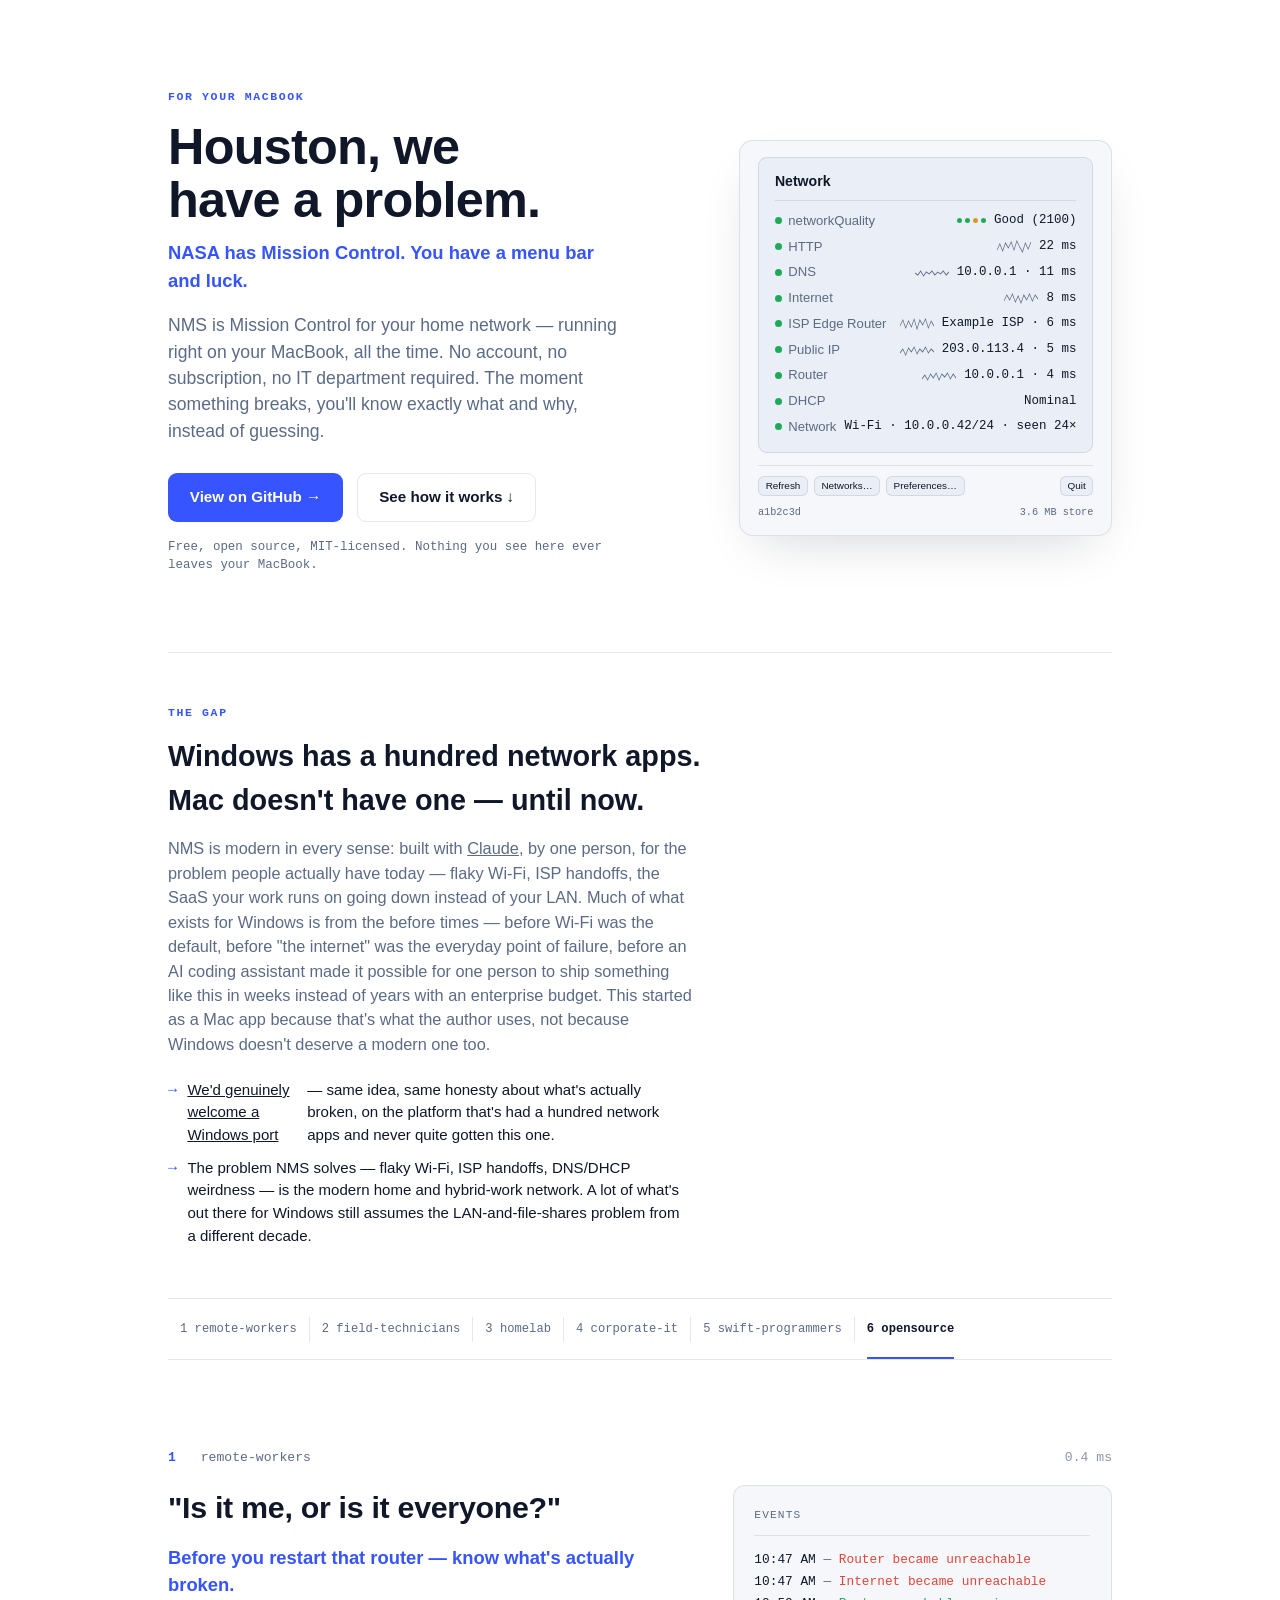
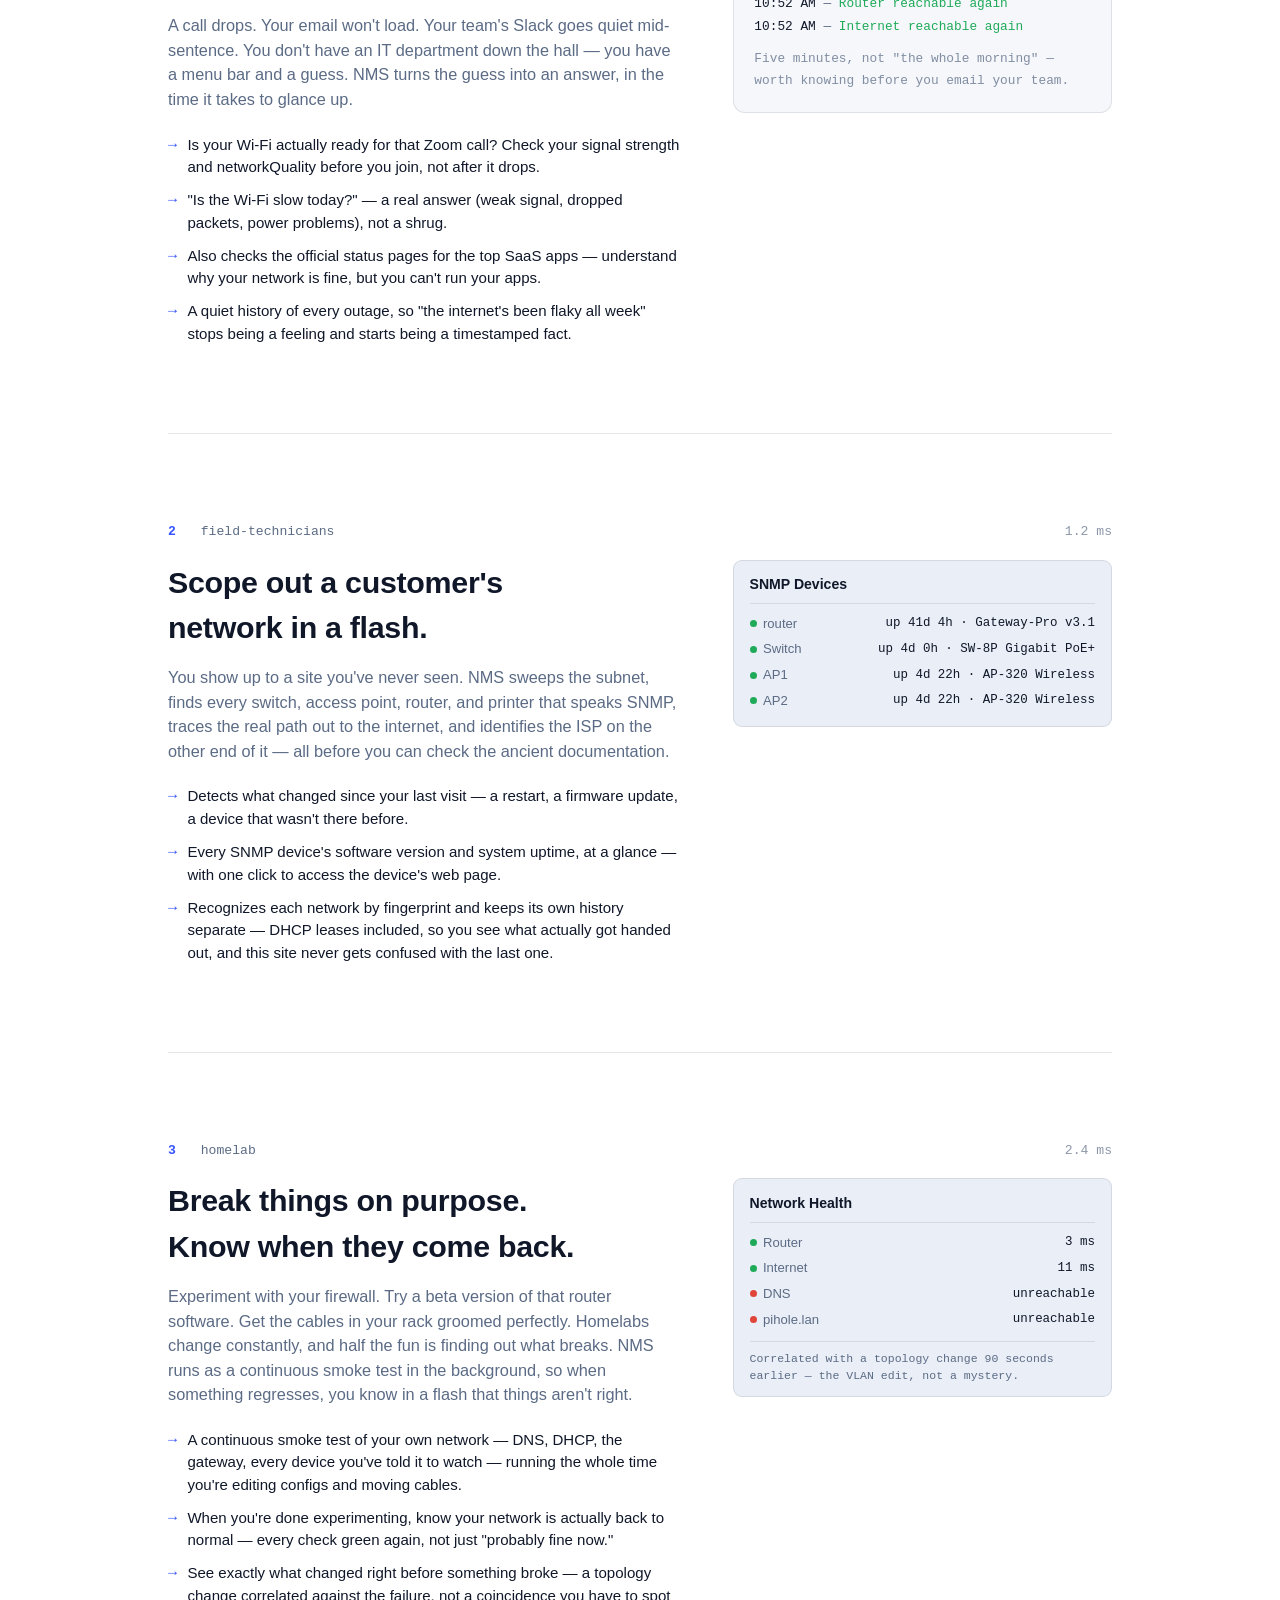
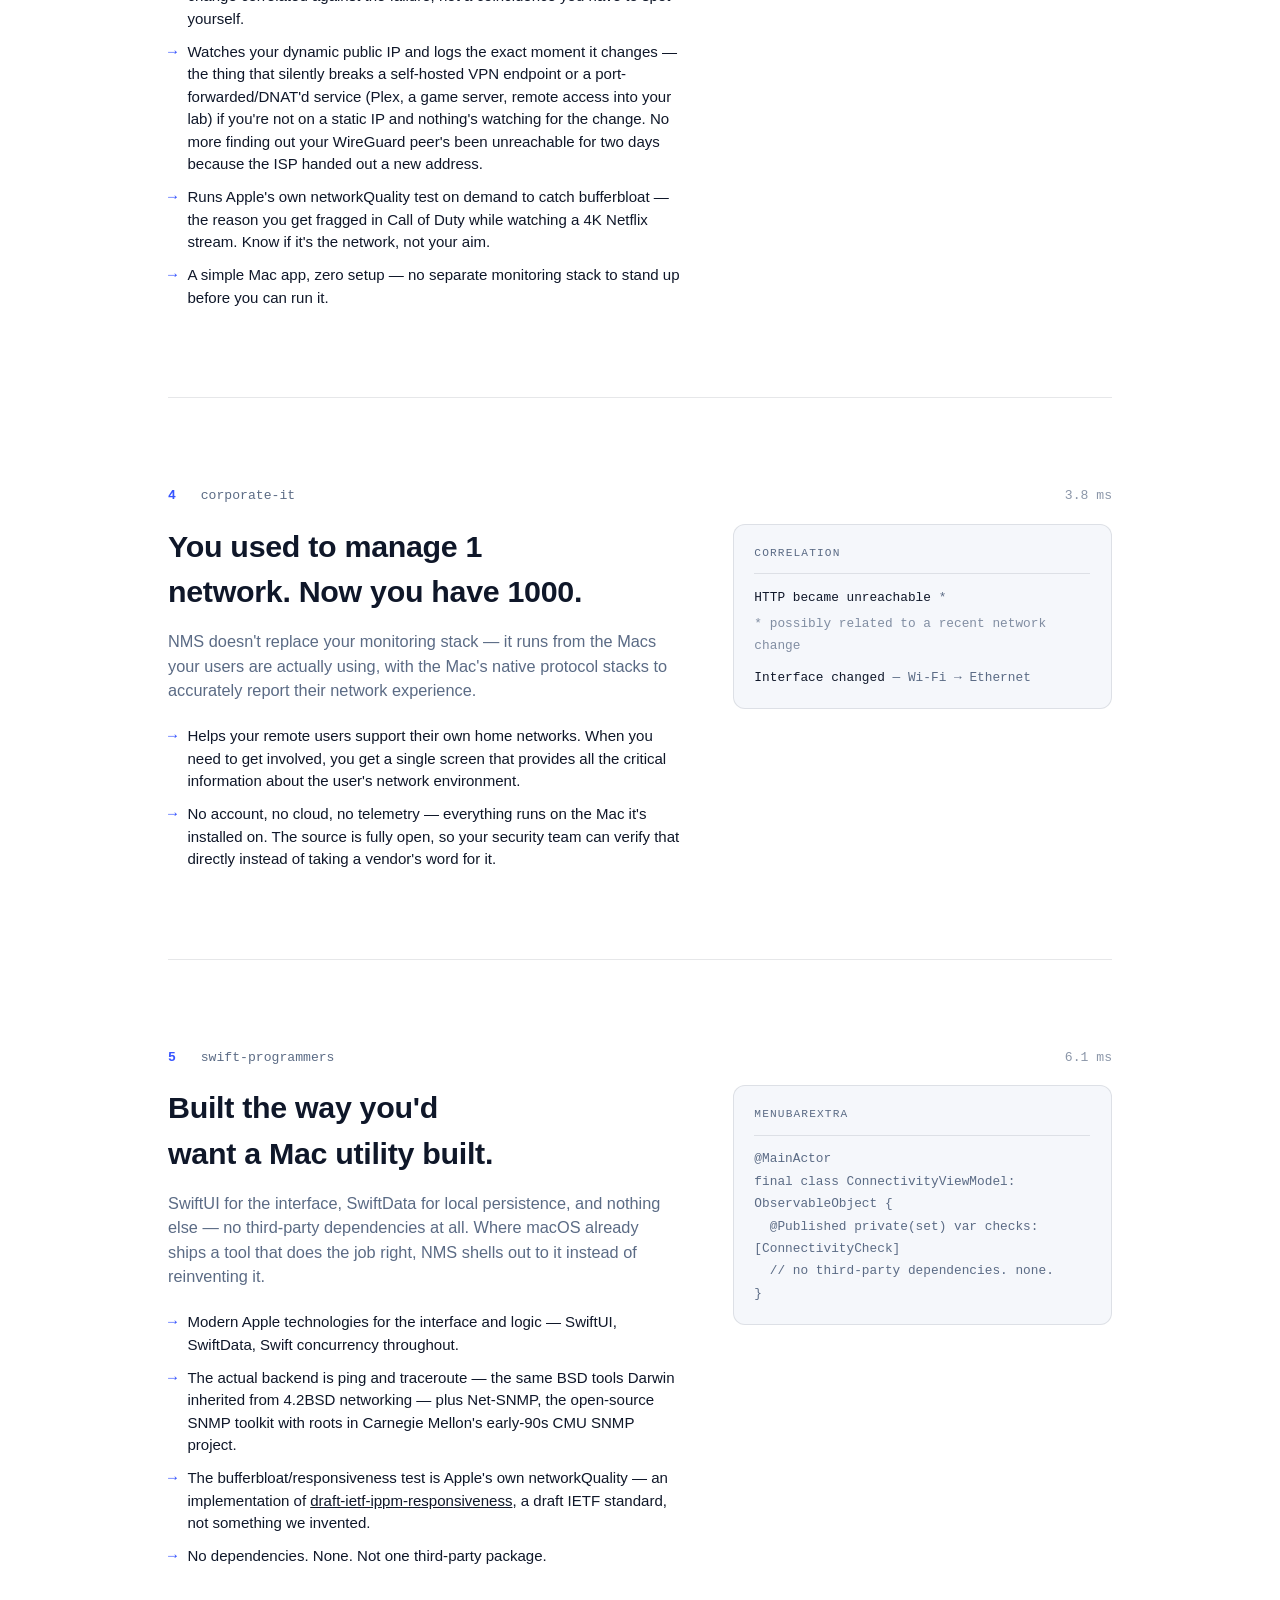
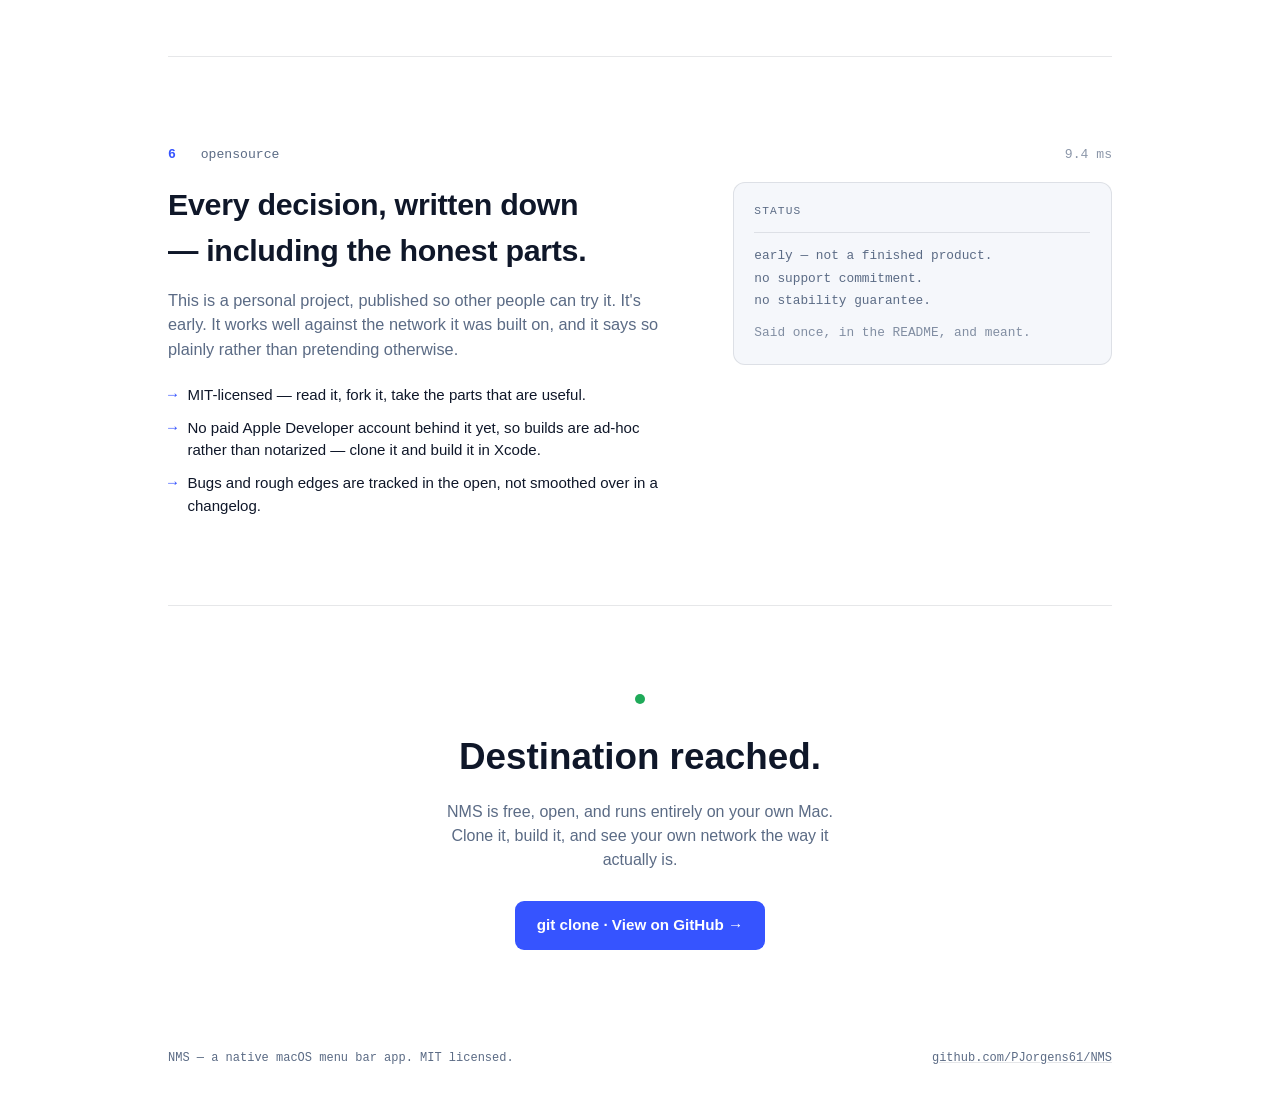
==== index.html @ cb956749 "Gap section: name Claude directly, drop "before times" ambiguity Sharpens the copy from the earlier " ====
<!doctype html>
<html lang="en">
<head>
<meta charset="utf-8">
<meta name="viewport" content="width=device-width, initial-scale=1">
<title>NMS — Mission Control for your home network</title>
<meta name="description" content="NMS watches every layer between your MacBook and the internet, continuously, so you know exactly what's broken instead of guessing. No account, no subscription, no IT department. Free and open source.">
<style>
  :root {
    /* Bright modern-SaaS palette, replacing the old warm cream/amber
       one -- a deliberate redesign, not a tweak (see PUNCHLIST.md-style
       reasoning in the website-v2 branch history). Accent is a
       confident blue, chosen specifically to stay distinct from the
       app's own functional status colors (--ok/--warn/--bad below) --
       a mission-control brand color shouldn't compete with the actual
       green/yellow/red the product uses to mean something. */
    --bg: #FFFFFF;
    --surface: #F5F7FB;
    --surface-2: #EAEEF6;
    --ink: #0F1729;
    --muted: #5B6B85;
    --accent: #3654FF;
    --accent-ink: #FFFFFF;
    --line: rgba(15, 23, 41, 0.10);
    --ok: #1FAA59;
    --warn: #D69A1B;
    --bad: #E0453A;
    --font-display: -apple-system, BlinkMacSystemFont, "SF Pro Display", "Helvetica Neue", Arial, sans-serif;
    --font-mono: ui-monospace, "SF Mono", Menlo, "Courier New", monospace;
    --shadow: 0 20px 50px -20px rgba(15, 23, 41, 0.20);
    color-scheme: light;
  }
  @media (prefers-color-scheme: dark) {
    :root {
      --bg: #0B1220;
      --surface: #121B2E;
      --surface-2: #1A2740;
      --ink: #EAF0F7;
      --muted: #93A3BE;
      --accent: #6E85FF;
      --accent-ink: #0B1220;
      --line: rgba(234, 240, 247, 0.12);
      --ok: #3FCB7C;
      --warn: #F0C24B;
      --bad: #FF6B5E;
      --shadow: 0 24px 60px -18px rgba(0, 0, 0, 0.55);
      color-scheme: dark;
    }
  }
  * { box-sizing: border-box; }
  html, body { margin: 0; padding: 0; }
  body {
    background: var(--bg);
    color: var(--ink);
    font-family: var(--font-display);
    line-height: 1.5;
    -webkit-font-smoothing: antialiased;
    overflow-x: hidden;
  }
  a { color: inherit; }
  ::selection { background: var(--accent); color: var(--accent-ink); }

  .eyebrow {
    font-family: var(--font-mono);
    font-size: 0.72rem;
    letter-spacing: 0.14em;
    text-transform: uppercase;
    color: var(--accent);
    font-weight: 600;
    margin: 0 0 0.9rem;
  }
  h1, h2, h3 { text-wrap: balance; margin: 0; }
  .lede { text-wrap: pretty; }

  .wrap {
    max-width: 1040px;
    margin: 0 auto;
    padding: 0 clamp(1.25rem, 4vw, 3rem);
  }

  /* ---------- Hero ---------- */
  .hero {
    padding: clamp(3rem, 7vw, 5.5rem) 0 clamp(2.5rem, 6vw, 4rem);
    display: grid;
    grid-template-columns: 1.05fr 0.95fr;
    gap: clamp(2rem, 5vw, 4rem);
    align-items: center;
  }
  @media (max-width: 860px) { .hero { grid-template-columns: 1fr; } }
  .hero h1 {
    font-size: clamp(2.1rem, 4.4vw, 3.15rem);
    font-weight: 750;
    letter-spacing: -0.015em;
    line-height: 1.06;
  }
  .sub-hook {
    margin: 0.8rem 0 0;
    font-size: 1.15rem;
    font-weight: 600;
    color: var(--accent);
  }
  .hero .lede {
    margin-top: 1.1rem;
    font-size: 1.1rem;
    color: var(--muted);
  }
  .cta-row { display: flex; gap: 0.9rem; margin-top: 1.8rem; flex-wrap: wrap; }
  .btn {
    font-family: var(--font-display);
    font-weight: 600;
    font-size: 0.95rem;
    padding: 0.75rem 1.3rem;
    border-radius: 9px;
    text-decoration: none;
    display: inline-flex;
    align-items: center;
    gap: 0.5rem;
    border: 1px solid transparent;
    transition: transform 0.15s ease, box-shadow 0.15s ease;
  }
  .btn:focus-visible { outline: 2px solid var(--accent); outline-offset: 2px; }
  .btn-primary { background: var(--accent); color: var(--accent-ink); }
  .btn-primary:hover { transform: translateY(-1px); box-shadow: 0 10px 24px -10px var(--accent); }
  .btn-ghost { border-color: var(--line); color: var(--ink); }
  .btn-ghost:hover { border-color: var(--accent); color: var(--accent); }
  .fine-print {
    margin-top: 1rem;
    font-family: var(--font-mono);
    font-size: 0.78rem;
    color: var(--muted);
  }

  /* ---------- Popover mockup ---------- */
  /* Modeled directly on a real capture of the app's own popover
     (two tiles + footer), not a loose impression — same grid,
     row shape, and button set the real window uses, generic
     placeholder values throughout. */
  .mock-window {
    background: var(--surface);
    border: 1px solid var(--line);
    border-radius: 14px;
    box-shadow: var(--shadow);
    padding: 1rem 1.1rem 0.9rem;
    font-family: var(--font-display);
    max-width: 480px;
    margin-left: auto;
  }
  .mock-grid {
    display: grid;
    grid-template-columns: 1fr 1fr;
    gap: 0.7rem;
  }
  .mock-card {
    background: var(--surface-2);
    border: 1px solid var(--line);
    border-radius: 9px;
    padding: 0.7rem 0.75rem 0.6rem;
  }
  /* Standalone panels in the hop sections aren't squeezed into the
     hero's two-up grid, so they can afford slightly larger type. */
  .mock-card-wide { padding: 0.85rem 1rem 0.75rem; }
  .mock-card-wide .mock-head { font-size: 0.88rem; }
  .mock-card-wide .mock-row { font-size: 0.82rem; }
  .mock-card-wide .mock-row .value { font-size: 0.78rem; }
  .mock-head {
    font-weight: 700; font-size: 0.82rem;
    padding-bottom: 0.5rem; margin-bottom: 0.4rem;
    border-bottom: 1px solid var(--line);
  }
  .dot { width: 7px; height: 7px; border-radius: 50%; flex: none; }
  .dot-ok { background: var(--ok); }
  .dot-warn { background: var(--warn); }
  .dot-bad { background: var(--bad); }
  .mock-row {
    display: flex; align-items: center; justify-content: space-between;
    font-size: 0.72rem; padding: 0.19rem 0;
    gap: 0.5rem;
  }
  .mock-row .label { display: flex; align-items: center; gap: 0.4rem; color: var(--muted); white-space: nowrap; }
  .mock-row .value {
    font-family: var(--font-mono); font-size: 0.7rem; color: var(--ink);
    white-space: nowrap; overflow: hidden; text-overflow: ellipsis;
  }
  .mock-spark { flex: 0 0 auto; width: 34px; height: 14px; color: var(--muted); margin-left: auto; }
  .mock-spark polyline { fill: none; stroke: currentColor; stroke-width: 1.1; }
  .mock-spark .spark-dot { fill: var(--bad); }
  /* A verdict trail (the app's own quickCheckHistoryDots), not a line
     chart -- matches why the real app uses discrete dots instead of a
     Sparkline for this one row: each check is a good/fair/poor
     judgment, not a continuous value. */
  .mock-dots { flex: 0 0 auto; display: flex; gap: 3px; margin-left: auto; }
  .mdot { width: 5px; height: 5px; border-radius: 50%; }
  .mdot.ok { background: var(--ok); }
  .mdot.warn { background: var(--warn); }
  .mdot.bad { background: var(--bad); }
  .mock-sep { height: 1px; background: var(--line); margin: 0.6rem 0; }
  .mock-footer {
    display: flex; align-items: center; flex-wrap: wrap;
    gap: 0.35rem;
    margin-top: 0.75rem; padding-top: 0.65rem;
    border-top: 1px solid var(--line);
  }
  .mock-btn {
    font-family: var(--font-display);
    font-size: 0.62rem;
    font-weight: 500;
    color: var(--ink);
    background: var(--surface-2);
    border: 1px solid var(--line);
    border-radius: 6px;
    padding: 0.26rem 0.42rem;
    line-height: 1;
    white-space: nowrap;
  }
  .mock-btn-icon { padding: 0.3rem; display: inline-flex; }
  .mock-btn-icon svg { width: 11px; height: 11px; display: block; stroke: var(--muted); fill: none; stroke-width: 1.4; }
  .mock-quit { margin-left: auto; }
  .mock-buildline {
    margin-top: 0.55rem;
    font-family: var(--font-mono); font-size: 0.64rem; color: var(--muted);
    display: flex; justify-content: space-between;
  }

  /* ---------- The gap (Windows vs. Mac) ---------- */
  .gap {
    padding: clamp(2.2rem, 5vw, 3.2rem) 0;
    border-top: 1px solid var(--line);
  }
  .gap h2 {
    font-size: clamp(1.4rem, 2.6vw, 1.8rem);
    font-weight: 750;
    max-width: 34ch;
  }
  .gap .lede { margin-top: 0.9rem; max-width: 58ch; color: var(--muted); font-size: 1.02rem; }
  .gap .feat-list { max-width: 58ch; }

  /* ---------- Hops ---------- */
  .hop-nav {
    font-family: var(--font-mono);
    font-size: 0.76rem;
    color: var(--muted);
    display: flex;
    flex-wrap: wrap;
    gap: 0.4rem 0;
    padding: 1.1rem 0;
    border-top: 1px solid var(--line);
    border-bottom: 1px solid var(--line);
    position: sticky;
    top: 0;
    z-index: 10;
    background: var(--bg);
  }
  .hop-nav a {
    text-decoration: none;
    color: var(--muted);
    padding: 0.2rem 0.75rem;
    border-right: 1px solid var(--line);
    position: relative;
  }
  .hop-nav a:last-child { border-right: none; }
  .hop-nav a:hover { color: var(--accent); }
  .hop-nav a.active {
    color: var(--ink);
    font-weight: 600;
  }
  .hop-nav a.active::after {
    content: "";
    position: absolute;
    left: 0.75rem;
    right: 0.75rem;
    bottom: -1.1rem;
    height: 2px;
    background: var(--accent);
  }

  .hop {
    padding: clamp(3.4rem, 7vw, 5.5rem) 0;
    border-bottom: 1px solid var(--line);
    opacity: 0;
    transform: translateY(14px);
    transition: opacity 0.6s ease, transform 0.6s ease;
    scroll-margin-top: 4.2rem;
  }
  .hop.in { opacity: 1; transform: none; }
  .hop-trace {
    font-family: var(--font-mono);
    font-size: 0.82rem;
    color: var(--muted);
    display: flex;
    align-items: baseline;
    gap: 0.9rem;
    margin-bottom: 1.1rem;
  }
  .hop-trace .n {
    color: var(--accent);
    font-weight: 700;
    min-width: 1.4em;
  }
  .hop-trace .rtt { margin-left: auto; opacity: 0.7; }
  .hop-grid {
    display: grid;
    grid-template-columns: 1.15fr 0.85fr;
    gap: clamp(1.75rem, 4vw, 3.5rem);
    align-items: start;
  }
  @media (max-width: 780px) { .hop-grid { grid-template-columns: 1fr; } }
  .hop h2 {
    font-size: clamp(1.5rem, 2.8vw, 1.9rem);
    font-weight: 700;
    letter-spacing: -0.01em;
  }
  .hop .lede { margin-top: 0.9rem; color: var(--muted); font-size: 1.02rem; }
  .feat-list { list-style: none; margin: 1.4rem 0 0; padding: 0; display: grid; gap: 0.65rem; }
  .feat-list li {
    display: flex; gap: 0.65rem; align-items: flex-start;
    font-size: 0.94rem;
  }
  .feat-list .mark { font-family: var(--font-mono); color: var(--accent); font-weight: 700; }

  .panel {
    background: var(--surface);
    border: 1px solid var(--line);
    border-radius: 12px;
    padding: 1.2rem 1.3rem;
    font-family: var(--font-mono);
    font-size: 0.8rem;
    color: var(--muted);
    line-height: 1.75;
  }
  .panel .k { color: var(--ink); }
  .ev-ok { color: var(--ok); }
  .ev-bad { color: var(--bad); }
  .panel-title {
    font-family: var(--font-mono);
    font-size: 0.7rem;
    letter-spacing: 0.1em;
    text-transform: uppercase;
    color: var(--muted);
    margin-bottom: 0.8rem;
    padding-bottom: 0.6rem;
    border-bottom: 1px solid var(--line);
  }
  code.inline {
    font-family: var(--font-mono);
    background: var(--surface-2);
    padding: 0.1em 0.4em;
    border-radius: 4px;
    font-size: 0.88em;
  }

  /* ---------- Destination / footer ---------- */
  .destination {
    padding: clamp(3.5rem, 7vw, 5.5rem) 0 clamp(2.5rem, 6vw, 4rem);
    text-align: center;
  }
  .destination .dot-ok { display: inline-block; margin-bottom: 1.1rem; width: 10px; height: 10px; }
  .destination h2 {
    font-size: clamp(1.7rem, 3.4vw, 2.3rem);
    font-weight: 750;
    max-width: 30ch;
    margin: 0 auto;
  }
  .destination .lede {
    max-width: 46ch;
    margin: 1rem auto 0;
    color: var(--muted);
  }
  .destination .cta-row { justify-content: center; }
  footer {
    padding: 2.2rem 0 3rem;
    font-family: var(--font-mono);
    font-size: 0.75rem;
    color: var(--muted);
    display: flex;
    justify-content: space-between;
    flex-wrap: wrap;
    gap: 0.75rem;
  }
  footer a { color: var(--muted); text-decoration: underline; text-decoration-color: var(--line); }
  footer a:hover { color: var(--accent); }

  @media (prefers-reduced-motion: reduce) {
    .hop { transition: none; opacity: 1; transform: none; }
  }
</style>
</head>
<body>

<div class="wrap">
  <section class="hero">
    <div>
      <p class="eyebrow">For your MacBook</p>
      <h1>Houston, we have a problem.</h1>
      <p class="sub-hook">NASA has Mission Control. You have a menu bar and luck.</p>
      <p class="lede">NMS is Mission Control for your home network — running right on your MacBook, all the time. No account, no subscription, no IT department required. The moment something breaks, you'll know exactly what and why, instead of guessing.</p>
      <div class="cta-row">
        <a class="btn btn-primary" href="https://github.com/PJorgens61/NMS" target="_blank" rel="noopener">View on GitHub →</a>
        <a class="btn btn-ghost" href="#trace">See how it works ↓</a>
      </div>
      <p class="fine-print">Free, open source, MIT-licensed. Nothing you see here ever leaves your MacBook.</p>
    </div>
    <!-- Modeled on a real capture of the app's own window (single
         merged "Network" tile + footer) -- not the old two-tile
         Network Health/Info split, which the app itself moved away
         from. Generic placeholder values throughout (RFC 5737 for the
         public IP, RFC 1918 for the LAN side, "Example ISP") -- see the
         website-ideas issue for why: real screenshots are coming from
         field testing on other networks, never this one. -->
    <div class="mock-window" aria-hidden="true">
      <div class="mock-card mock-card-wide">
        <div class="mock-head">Network</div>
        <div class="mock-row"><span class="label"><span class="dot dot-ok"></span>networkQuality</span><span class="mock-dots"><span class="mdot ok"></span><span class="mdot ok"></span><span class="mdot warn"></span><span class="mdot ok"></span></span><span class="value">Good (2100)</span></div>
        <div class="mock-row"><span class="label"><span class="dot dot-ok"></span>HTTP</span><svg class="mock-spark" viewBox="0 0 60 14" preserveAspectRatio="none"><polyline points="0,10 5,4 10,11 15,3 20,8 25,2 30,10 35,1 40,7 45,12 50,3 55,9 60,2"/></svg><span class="value">22 ms</span></div>
        <div class="mock-row"><span class="label"><span class="dot dot-ok"></span>DNS</span><svg class="mock-spark" viewBox="0 0 60 14" preserveAspectRatio="none"><polyline points="0,8 5,10 10,6 15,11 20,7 25,9 30,6 35,10 40,7 45,9 50,6 55,10 60,7"/></svg><span class="value">10.0.0.1 · 11 ms</span></div>
        <div class="mock-row"><span class="label"><span class="dot dot-ok"></span>Internet</span><svg class="mock-spark" viewBox="0 0 60 14" preserveAspectRatio="none"><polyline points="0,10 5,4 10,9 15,3 20,11 25,5 30,12 35,4 40,9 45,3 50,10 55,4 60,8"/></svg><span class="value">8 ms</span></div>
        <div class="mock-row"><span class="label"><span class="dot dot-ok"></span>ISP Edge Router</span><svg class="mock-spark" viewBox="0 0 60 14" preserveAspectRatio="none"><polyline points="0,9 5,3 10,11 15,4 20,10 25,2 30,12 35,3 40,8 45,2 50,11 55,4 60,9"/></svg><span class="value">Example ISP · 6 ms</span></div>
        <div class="mock-row"><span class="label"><span class="dot dot-ok"></span>Public IP</span><svg class="mock-spark" viewBox="0 0 60 14" preserveAspectRatio="none"><polyline points="0,10 5,6 10,12 15,5 20,9 25,4 30,11 35,6 40,9 45,4 50,10 55,6 60,9"/></svg><span class="value">203.0.113.4 · 5 ms</span></div>
        <div class="mock-row"><span class="label"><span class="dot dot-ok"></span>Router</span><svg class="mock-spark" viewBox="0 0 60 14" preserveAspectRatio="none"><polyline points="0,11 5,7 10,12 15,6 20,10 25,5 30,12 35,6 40,9 45,5 50,11 55,6 60,10"/></svg><span class="value">10.0.0.1 · 4 ms</span></div>
        <div class="mock-row"><span class="label"><span class="dot dot-ok"></span>DHCP</span><span class="value">Nominal</span></div>
        <div class="mock-row"><span class="label"><span class="dot dot-ok"></span>Network</span><span class="value">Wi-Fi · 10.0.0.42/24 · seen 24×</span></div>
      </div>
      <div class="mock-footer">
        <span class="mock-btn">Refresh</span>
        <span class="mock-btn">Networks…</span>
        <span class="mock-btn">Preferences…</span>
        <span class="mock-btn mock-quit">Quit</span>
      </div>
      <div class="mock-buildline"><span>a1b2c3d</span><span>3.6 MB store</span></div>
    </div>
  </section>

  <section class="gap">
    <p class="eyebrow">The gap</p>
    <h2>Windows has a hundred network apps. Mac doesn't have one — until now.</h2>
    <p class="lede">NMS is modern in every sense: built with <a href="https://claude.com" target="_blank" rel="noopener">Claude</a>, by one person, for the problem people actually have today — flaky Wi-Fi, ISP handoffs, the SaaS your work runs on going down instead of your LAN. Much of what exists for Windows is from the before times — before Wi-Fi was the default, before "the internet" was the everyday point of failure, before an AI coding assistant made it possible for one person to ship something like this in weeks instead of years with an enterprise budget. This started as a Mac app because that's what the author uses, not because Windows doesn't deserve a modern one too.</p>
    <ul class="feat-list">
      <li><span class="mark">→</span> <a href="https://github.com/PJorgens61/NMS" target="_blank" rel="noopener">We'd genuinely welcome a Windows port</a> — same idea, same honesty about what's actually broken, on the platform that's had a hundred network apps and never quite gotten this one.</li>
      <li><span class="mark">→</span> The problem NMS solves — flaky Wi-Fi, ISP handoffs, DNS/DHCP weirdness — is the modern home and hybrid-work network. A lot of what's out there for Windows still assumes the LAN-and-file-shares problem from a different decade.</li>
    </ul>
  </section>

  <nav class="hop-nav" id="trace">
    <a href="#hop-1">1 remote-workers</a>
    <a href="#hop-2">2 field-technicians</a>
    <a href="#hop-3">3 homelab</a>
    <a href="#hop-4">4 corporate-it</a>
    <a href="#hop-5">5 swift-programmers</a>
    <a href="#hop-6">6 opensource</a>
  </nav>

  <section class="hop" id="hop-1">
    <div class="hop-trace"><span class="n">1</span> remote-workers <span class="rtt">0.4 ms</span></div>
    <div class="hop-grid">
      <div>
        <h2>"Is it me, or is it everyone?"</h2>
        <!-- The old site's own hero headline, moved here rather than
             dropped -- it fits this specific persona (the reflexive
             "just restart the router" fix, before you actually know
             what's wrong) better than it fit as the general hero hook,
             now that the hero leads with the Mission Control framing
             instead. -->
        <p class="sub-hook">Before you restart that router — know what's actually broken.</p>
        <p class="lede">A call drops. Your email won't load. Your team's Slack goes quiet mid-sentence. You don't have an IT department down the hall — you have a menu bar and a guess. NMS turns the guess into an answer, in the time it takes to glance up.</p>
        <ul class="feat-list">
          <li><span class="mark">→</span> Is your Wi-Fi actually ready for that Zoom call? Check your signal strength and networkQuality before you join, not after it drops.</li>
          <li><span class="mark">→</span> "Is the Wi-Fi slow today?" — a real answer (weak signal, dropped packets, power problems), not a shrug.</li>
          <li><span class="mark">→</span> Also checks the official status pages for the top SaaS apps — understand why your network is fine, but you can't run your apps.</li>
          <li><span class="mark">→</span> A quiet history of every outage, so "the internet's been flaky all week" stops being a feeling and starts being a timestamped fact.</li>
        </ul>
      </div>
      <div class="panel">
        <div class="panel-title">Events</div>
        <div><span class="k">10:47 AM</span> — <span class="ev-bad">Router became unreachable</span></div>
        <div><span class="k">10:47 AM</span> — <span class="ev-bad">Internet became unreachable</span></div>
        <div><span class="k">10:52 AM</span> — <span class="ev-ok">Router reachable again</span></div>
        <div><span class="k">10:52 AM</span> — <span class="ev-ok">Internet reachable again</span></div>
        <div style="margin-top:0.6rem; opacity:0.75;">Five minutes, not "the whole morning" — worth knowing before you email your team.</div>
      </div>
    </div>
  </section>

  <section class="hop" id="hop-2">
    <div class="hop-trace"><span class="n">2</span> field-technicians <span class="rtt">1.2 ms</span></div>
    <div class="hop-grid">
      <div>
        <h2>Scope out a customer's network in a flash.</h2>
        <p class="lede">You show up to a site you've never seen. NMS sweeps the subnet, finds every switch, access point, router, and printer that speaks SNMP, traces the real path out to the internet, and identifies the ISP on the other end of it — all before you can check the ancient documentation.</p>
        <ul class="feat-list">
          <li><span class="mark">→</span> Detects what changed since your last visit — a restart, a firmware update, a device that wasn't there before.</li>
          <li><span class="mark">→</span> Every SNMP device's software version and system uptime, at a glance — with one click to access the device's web page.</li>
          <li><span class="mark">→</span> Recognizes each network by fingerprint and keeps its own history separate — DHCP leases included, so you see what actually got handed out, and this site never gets confused with the last one.</li>
        </ul>
      </div>
      <div class="mock-card mock-card-wide">
        <div class="mock-head">SNMP Devices</div>
        <div class="mock-row"><span class="label"><span class="dot dot-ok"></span>router</span><span class="value">up 41d 4h · Gateway-Pro v3.1</span></div>
        <div class="mock-row"><span class="label"><span class="dot dot-ok"></span>Switch</span><span class="value">up 4d 0h · SW-8P Gigabit PoE+</span></div>
        <div class="mock-row"><span class="label"><span class="dot dot-ok"></span>AP1</span><span class="value">up 4d 22h · AP-320 Wireless</span></div>
        <div class="mock-row"><span class="label"><span class="dot dot-ok"></span>AP2</span><span class="value">up 4d 22h · AP-320 Wireless</span></div>
      </div>
    </div>
  </section>

  <section class="hop" id="hop-3">
    <div class="hop-trace"><span class="n">3</span> homelab <span class="rtt">2.4 ms</span></div>
    <div class="hop-grid">
      <div>
        <h2>Break things on purpose. Know when they come back.</h2>
        <p class="lede">Experiment with your firewall. Try a beta version of that router software. Get the cables in your rack groomed perfectly. Homelabs change constantly, and half the fun is finding out what breaks. NMS runs as a continuous smoke test in the background, so when something regresses, you know in a flash that things aren't right.</p>
        <ul class="feat-list">
          <li><span class="mark">→</span> A continuous smoke test of your own network — DNS, DHCP, the gateway, every device you've told it to watch — running the whole time you're editing configs and moving cables.</li>
          <li><span class="mark">→</span> When you're done experimenting, know your network is actually back to normal — every check green again, not just "probably fine now."</li>
          <li><span class="mark">→</span> See exactly what changed right before something broke — a topology change correlated against the failure, not a coincidence you have to spot yourself.</li>
          <li><span class="mark">→</span> Watches your dynamic public IP and logs the exact moment it changes — the thing that silently breaks a self-hosted VPN endpoint or a port-forwarded/DNAT'd service (Plex, a game server, remote access into your lab) if you're not on a static IP and nothing's watching for the change. No more finding out your WireGuard peer's been unreachable for two days because the ISP handed out a new address.</li>
          <li><span class="mark">→</span> Runs Apple's own networkQuality test on demand to catch bufferbloat — the reason you get fragged in Call of Duty while watching a 4K Netflix stream. Know if it's the network, not your aim.</li>
          <li><span class="mark">→</span> A simple Mac app, zero setup — no separate monitoring stack to stand up before you can run it.</li>
        </ul>
      </div>
      <div class="mock-card mock-card-wide">
        <div class="mock-head">Network Health</div>
        <div class="mock-row"><span class="label"><span class="dot dot-ok"></span>Router</span><span class="value">3 ms</span></div>
        <div class="mock-row"><span class="label"><span class="dot dot-ok"></span>Internet</span><span class="value">11 ms</span></div>
        <div class="mock-row"><span class="label"><span class="dot dot-bad"></span>DNS</span><span class="value ev-bad">unreachable</span></div>
        <div class="mock-row"><span class="label"><span class="dot dot-bad"></span>pihole.lan</span><span class="value ev-bad">unreachable</span></div>
        <div style="margin-top:0.5rem; padding-top:0.5rem; border-top:1px solid var(--line); font-family:var(--font-mono); font-size:0.72rem; color:var(--muted);">Correlated with a topology change 90 seconds earlier — the VLAN edit, not a mystery.</div>
      </div>
    </div>
  </section>

  <section class="hop" id="hop-4">
    <div class="hop-trace"><span class="n">4</span> corporate-it <span class="rtt">3.8 ms</span></div>
    <div class="hop-grid">
      <div>
        <h2>You used to manage 1 network. Now you have 1000.</h2>
        <p class="lede">NMS doesn't replace your monitoring stack — it runs from the Macs your users are actually using, with the Mac's native protocol stacks to accurately report their network experience.</p>
        <ul class="feat-list">
          <li><span class="mark">→</span> Helps your remote users support their own home networks. When you need to get involved, you get a single screen that provides all the critical information about the user's network environment.</li>
          <li><span class="mark">→</span> No account, no cloud, no telemetry — everything runs on the Mac it's installed on. The source is fully open, so your security team can verify that directly instead of taking a vendor's word for it.</li>
        </ul>
      </div>
      <div class="panel">
        <div class="panel-title">Correlation</div>
        <div><span class="k">HTTP became unreachable</span> *</div>
        <div style="opacity:0.75; margin: 0.2rem 0 0.6rem;">* possibly related to a recent network change</div>
        <div><span class="k">Interface changed</span> — Wi-Fi → Ethernet</div>
      </div>
    </div>
  </section>

  <section class="hop" id="hop-5">
    <div class="hop-trace"><span class="n">5</span> swift-programmers <span class="rtt">6.1 ms</span></div>
    <div class="hop-grid">
      <div>
        <h2>Built the way you'd want a Mac utility built.</h2>
        <p class="lede">SwiftUI for the interface, SwiftData for local persistence, and nothing else — no third-party dependencies at all. Where macOS already ships a tool that does the job right, NMS shells out to it instead of reinventing it.</p>
        <ul class="feat-list">
          <li><span class="mark">→</span> Modern Apple technologies for the interface and logic — SwiftUI, SwiftData, Swift concurrency throughout.</li>
          <li><span class="mark">→</span> The actual backend is ping and traceroute — the same BSD tools Darwin inherited from 4.2BSD networking — plus Net-SNMP, the open-source SNMP toolkit with roots in Carnegie Mellon's early-90s CMU SNMP project.</li>
          <li><span class="mark">→</span><span>The bufferbloat/responsiveness test is Apple's own networkQuality — an implementation of <a href="https://datatracker.ietf.org/doc/html/draft-ietf-ippm-responsiveness" target="_blank" rel="noopener">draft-ietf-ippm-responsiveness</a>, a draft IETF standard, not something we invented.</span></li>
          <li><span class="mark">→</span> No dependencies. None. Not one third-party package.</li>
        </ul>
      </div>
      <div class="panel">
        <div class="panel-title">MenuBarExtra</div>
        <div>@MainActor</div>
        <div>final class ConnectivityViewModel: ObservableObject {</div>
        <div>&nbsp;&nbsp;@Published private(set) var checks: [ConnectivityCheck]</div>
        <div>&nbsp;&nbsp;// no third-party dependencies. none.</div>
        <div>}</div>
      </div>
    </div>
  </section>

  <section class="hop" id="hop-6">
    <div class="hop-trace"><span class="n">6</span> opensource <span class="rtt">9.4 ms</span></div>
    <div class="hop-grid">
      <div>
        <h2>Every decision, written down — including the honest parts.</h2>
        <p class="lede">This is a personal project, published so other people can try it. It's early. It works well against the network it was built on, and it says so plainly rather than pretending otherwise.</p>
        <ul class="feat-list">
          <li><span class="mark">→</span> MIT-licensed — read it, fork it, take the parts that are useful.</li>
          <li><span class="mark">→</span> No paid Apple Developer account behind it yet, so builds are ad-hoc rather than notarized — clone it and build it in Xcode.</li>
          <li><span class="mark">→</span> Bugs and rough edges are tracked in the open, not smoothed over in a changelog.</li>
        </ul>
      </div>
      <div class="panel">
        <div class="panel-title">Status</div>
        <div>early — not a finished product.</div>
        <div>no support commitment.</div>
        <div>no stability guarantee.</div>
        <div style="margin-top:0.6rem; opacity:0.75;">Said once, in the README, and meant.</div>
      </div>
    </div>
  </section>

  <section class="destination">
    <span class="dot dot-ok"></span>
    <h2>Destination reached.</h2>
    <p class="lede">NMS is free, open, and runs entirely on your own Mac. Clone it, build it, and see your own network the way it actually is.</p>
    <div class="cta-row">
      <a class="btn btn-primary" href="https://github.com/PJorgens61/NMS" target="_blank" rel="noopener">git clone · View on GitHub →</a>
    </div>
  </section>

  <footer>
    <span>NMS — a native macOS menu bar app. MIT licensed.</span>
    <span><a href="https://github.com/PJorgens61/NMS" target="_blank" rel="noopener">github.com/PJorgens61/NMS</a></span>
  </footer>
</div>

<script>
  const hops = document.querySelectorAll('.hop');
  if ('IntersectionObserver' in window) {
    const io = new IntersectionObserver((entries) => {
      entries.forEach((entry) => {
        if (entry.isIntersecting) {
          entry.target.classList.add('in');
          io.unobserve(entry.target);
        }
      });
    }, { threshold: 0.15 });
    hops.forEach((hop) => io.observe(hop));
  } else {
    hops.forEach((hop) => hop.classList.add('in'));
  }

  const navLinks = document.querySelectorAll('.hop-nav a');
  if ('IntersectionObserver' in window && navLinks.length) {
    const linkFor = (id) => document.querySelector(`.hop-nav a[href="#${id}"]`);
    const spy = new IntersectionObserver((entries) => {
      entries.forEach((entry) => {
        if (entry.isIntersecting) {
          navLinks.forEach((a) => a.classList.remove('active'));
          linkFor(entry.target.id)?.classList.add('active');
        }
      });
    }, { rootMargin: '-45% 0px -50% 0px', threshold: 0 });
    hops.forEach((hop) => spy.observe(hop));
  }
</script>
</body>
</html>
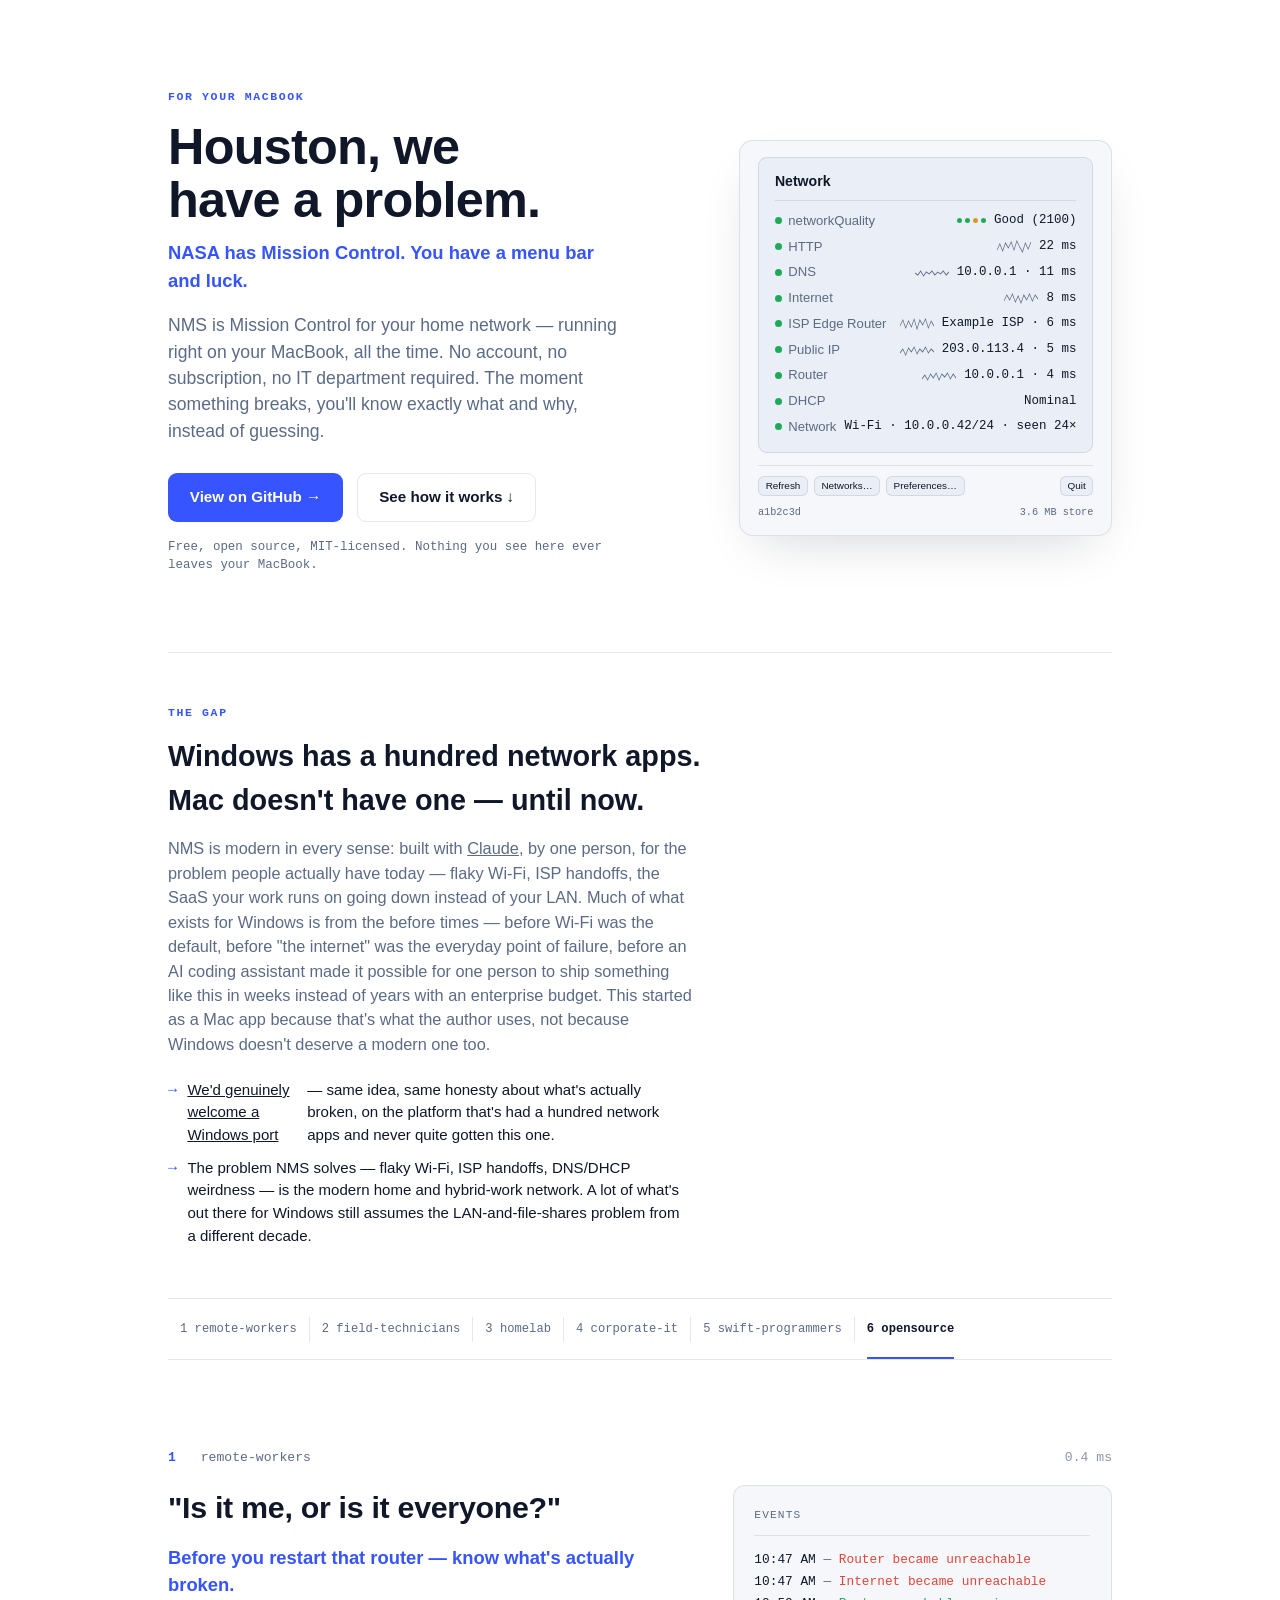
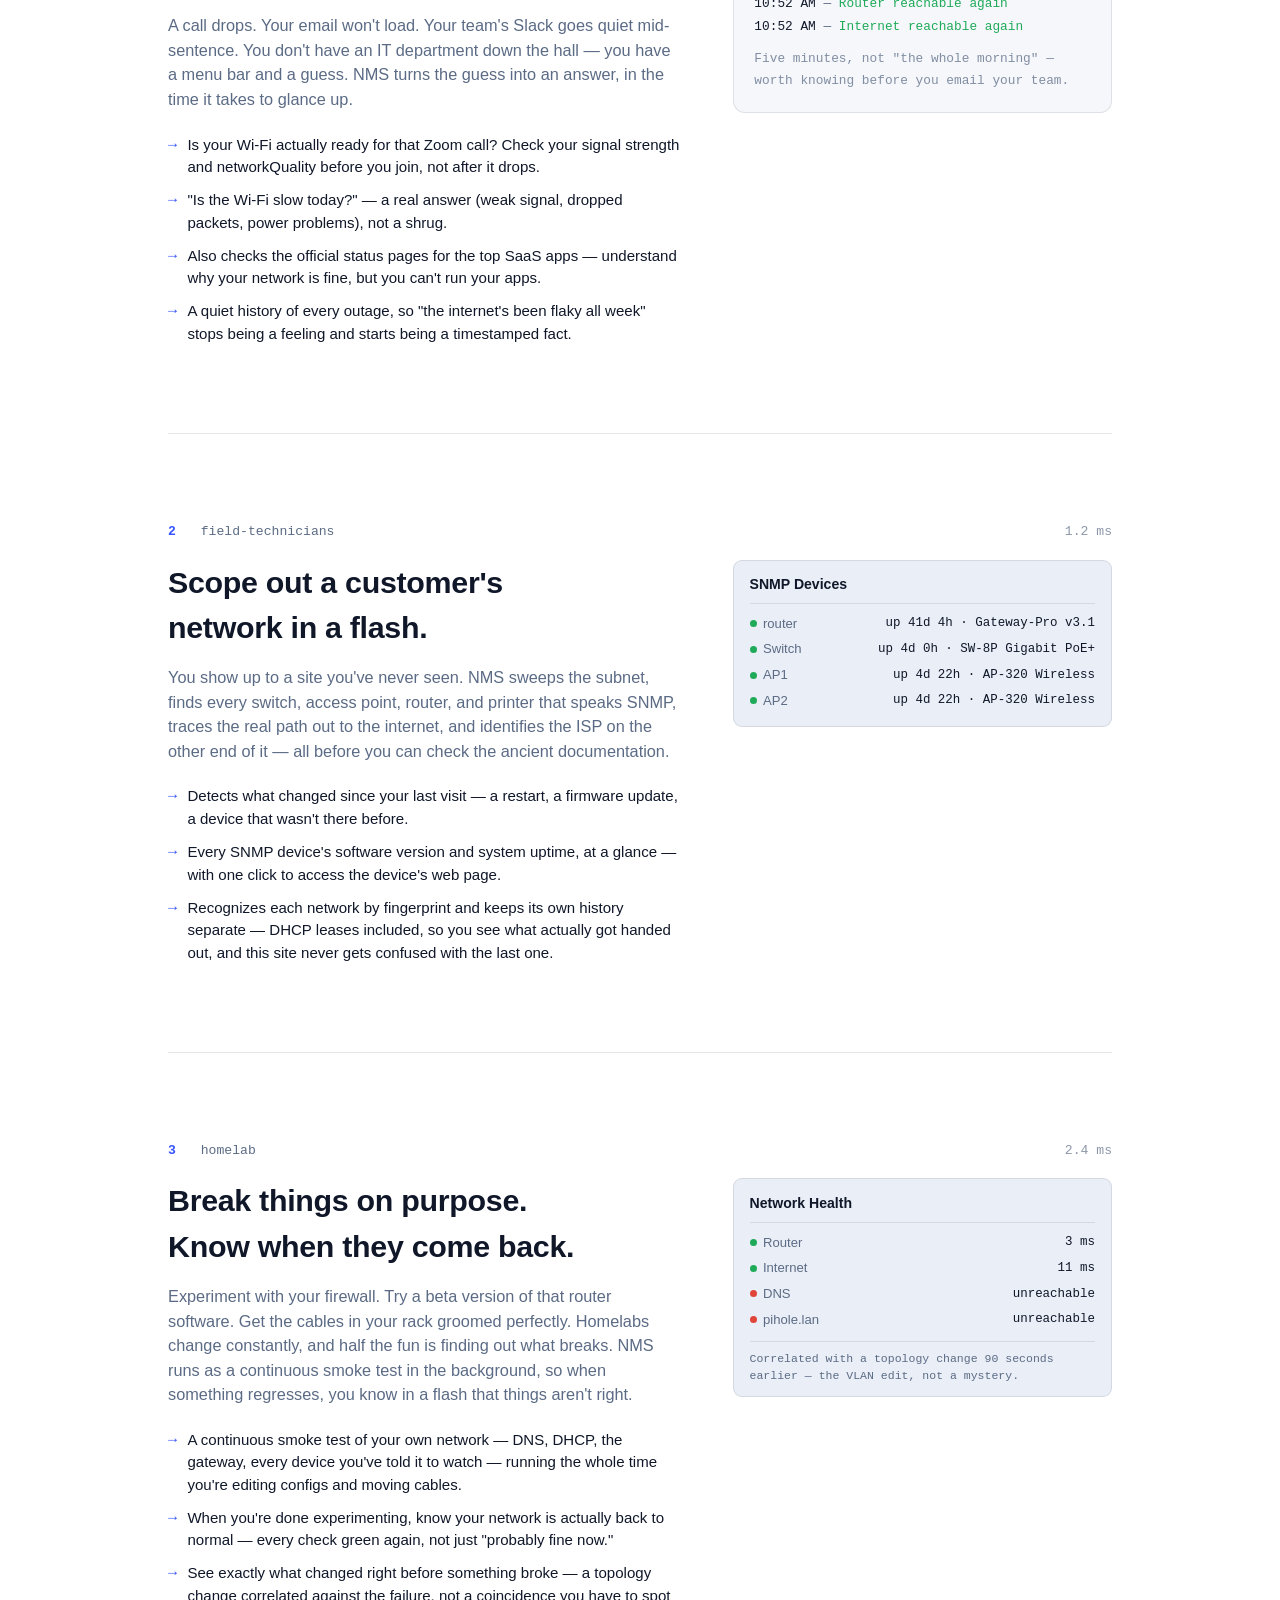
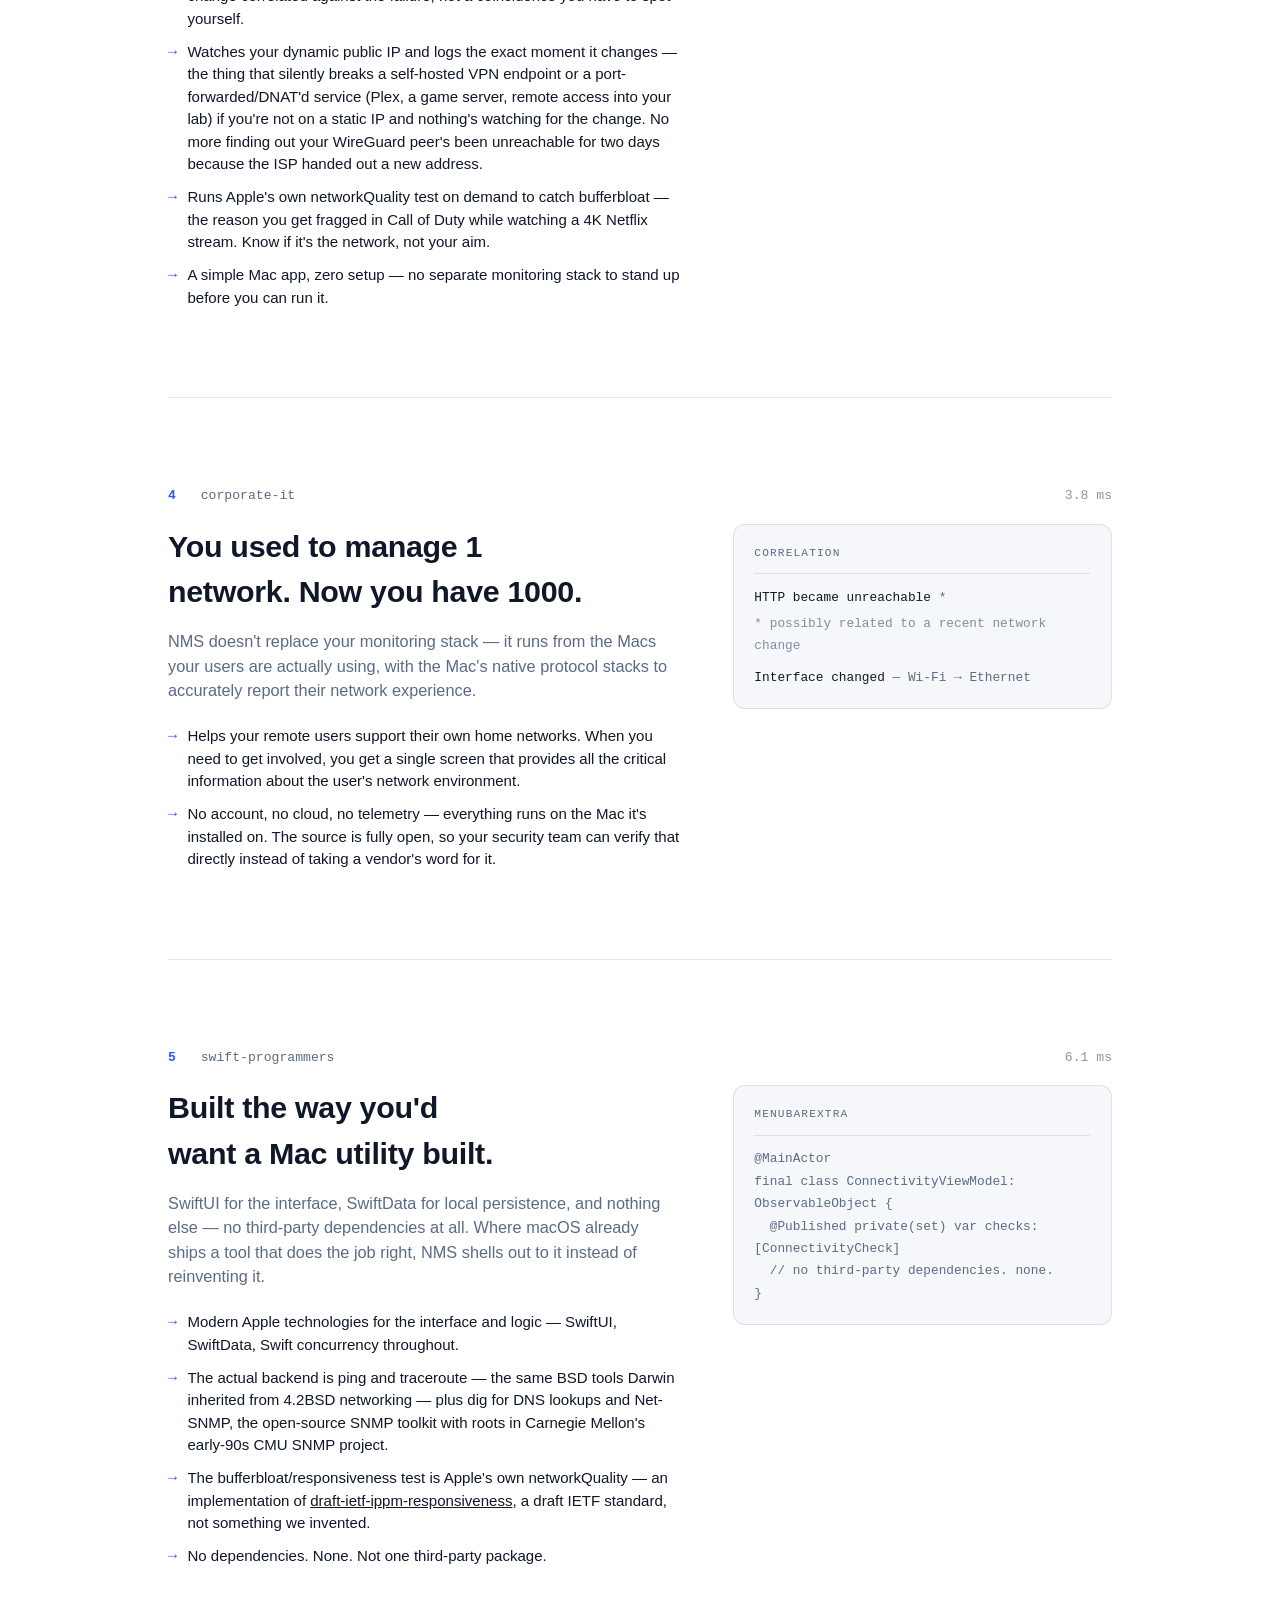
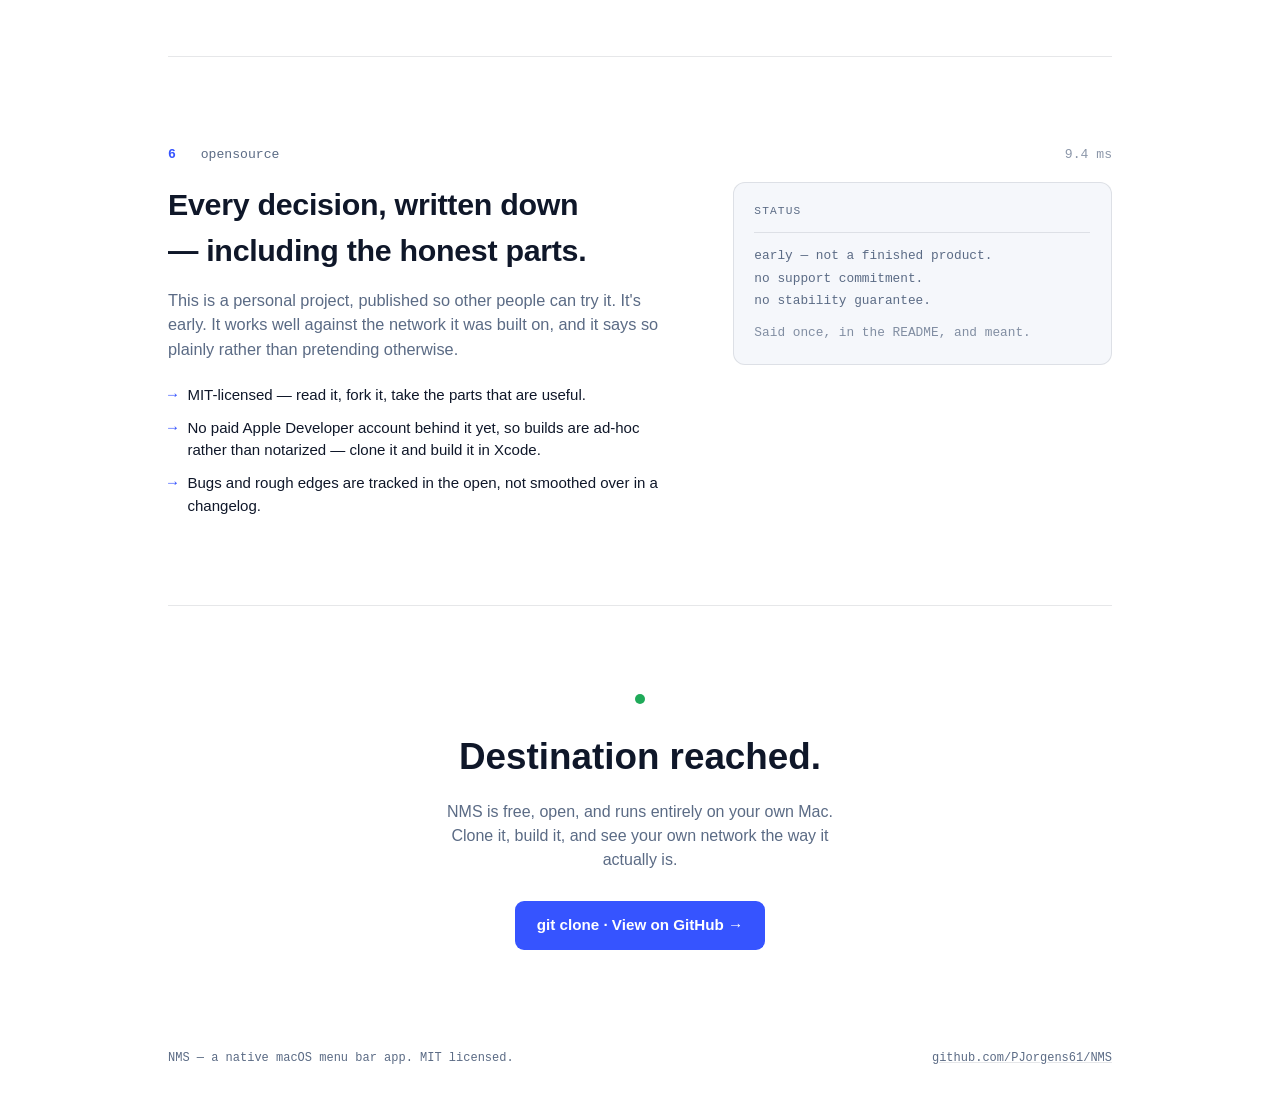
==== commit 024f66e4: "Add dig to the swift-programmers tech-stack bullet DDNSResolutionService genuinely shells out to it " ====
--- a/index.html
+++ b/index.html
@@ -555,7 +555,7 @@
         <p class="lede">SwiftUI for the interface, SwiftData for local persistence, and nothing else — no third-party dependencies at all. Where macOS already ships a tool that does the job right, NMS shells out to it instead of reinventing it.</p>
         <ul class="feat-list">
           <li><span class="mark">→</span> Modern Apple technologies for the interface and logic — SwiftUI, SwiftData, Swift concurrency throughout.</li>
-          <li><span class="mark">→</span> The actual backend is ping and traceroute — the same BSD tools Darwin inherited from 4.2BSD networking — plus Net-SNMP, the open-source SNMP toolkit with roots in Carnegie Mellon's early-90s CMU SNMP project.</li>
+          <li><span class="mark">→</span> The actual backend is ping and traceroute — the same BSD tools Darwin inherited from 4.2BSD networking — plus dig for DNS lookups and Net-SNMP, the open-source SNMP toolkit with roots in Carnegie Mellon's early-90s CMU SNMP project.</li>
           <li><span class="mark">→</span><span>The bufferbloat/responsiveness test is Apple's own networkQuality — an implementation of <a href="https://datatracker.ietf.org/doc/html/draft-ietf-ippm-responsiveness" target="_blank" rel="noopener">draft-ietf-ippm-responsiveness</a>, a draft IETF standard, not something we invented.</span></li>
           <li><span class="mark">→</span> No dependencies. None. Not one third-party package.</li>
         </ul>
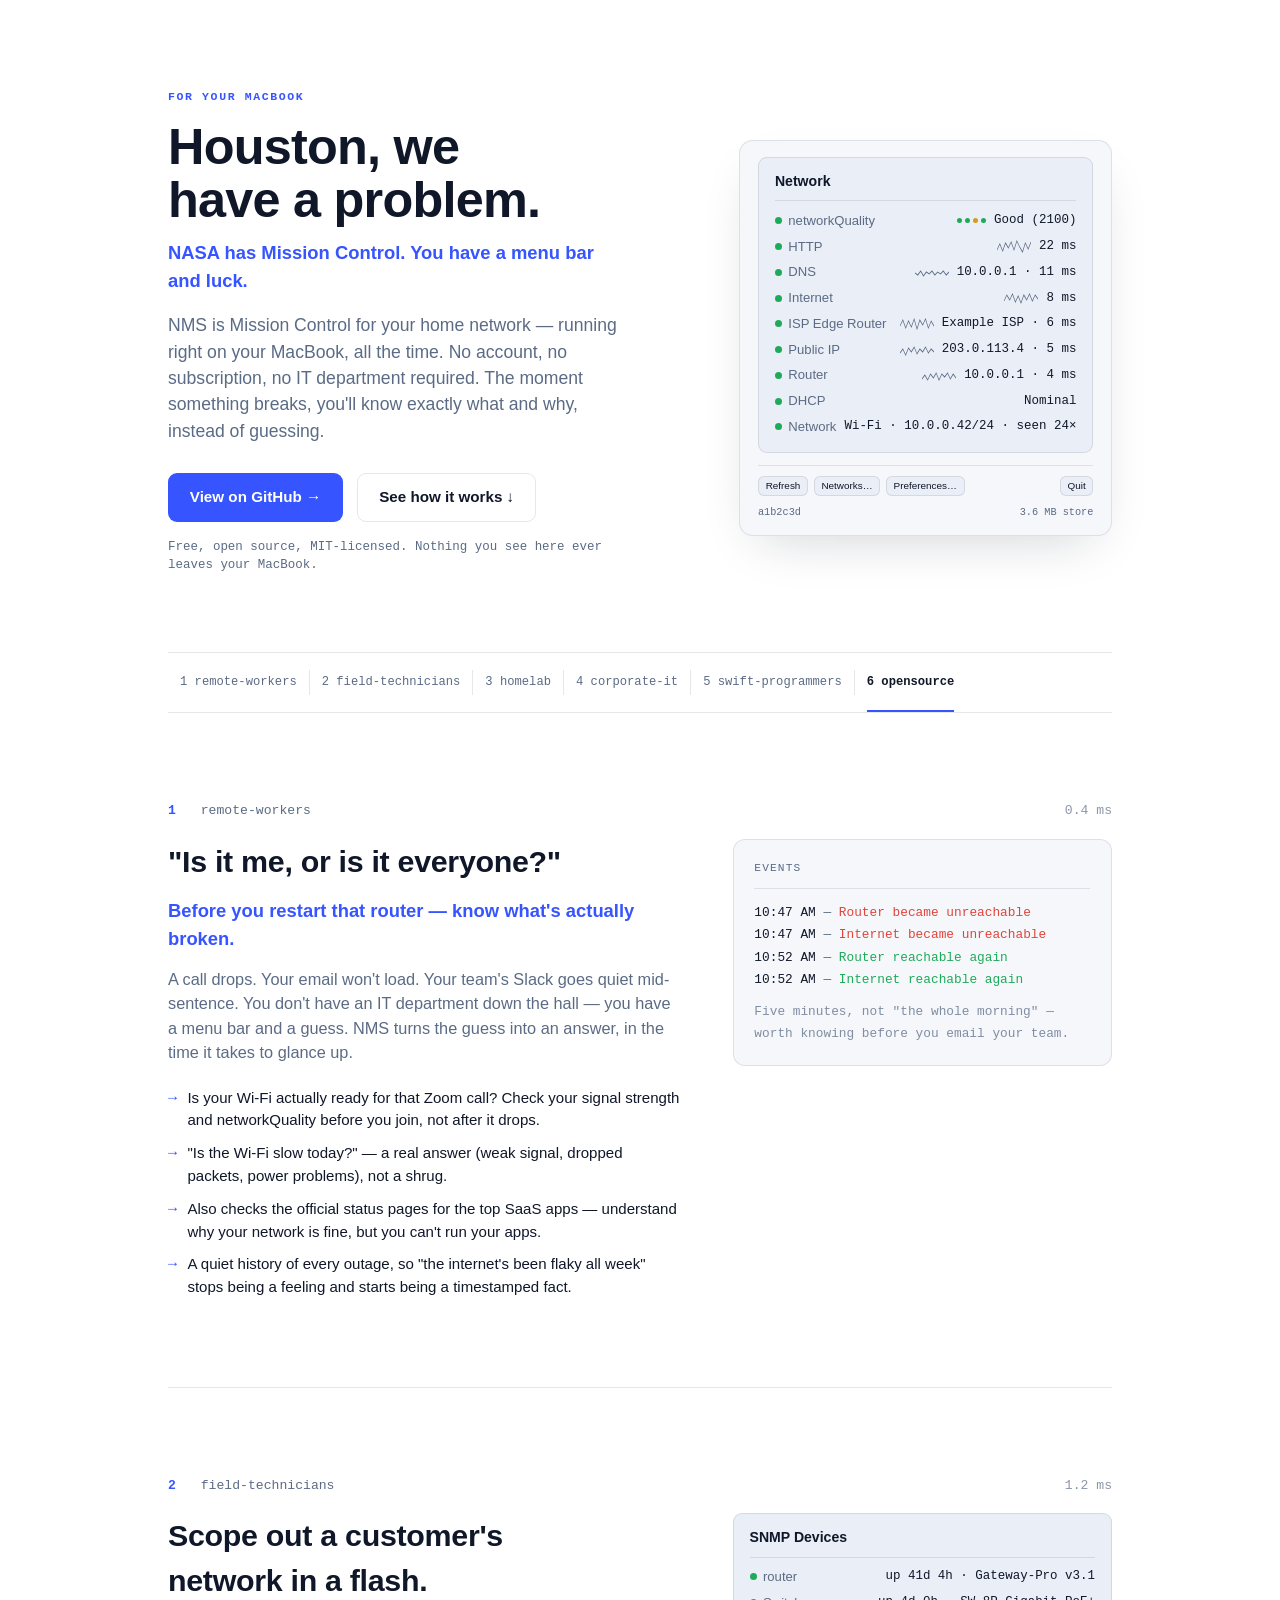
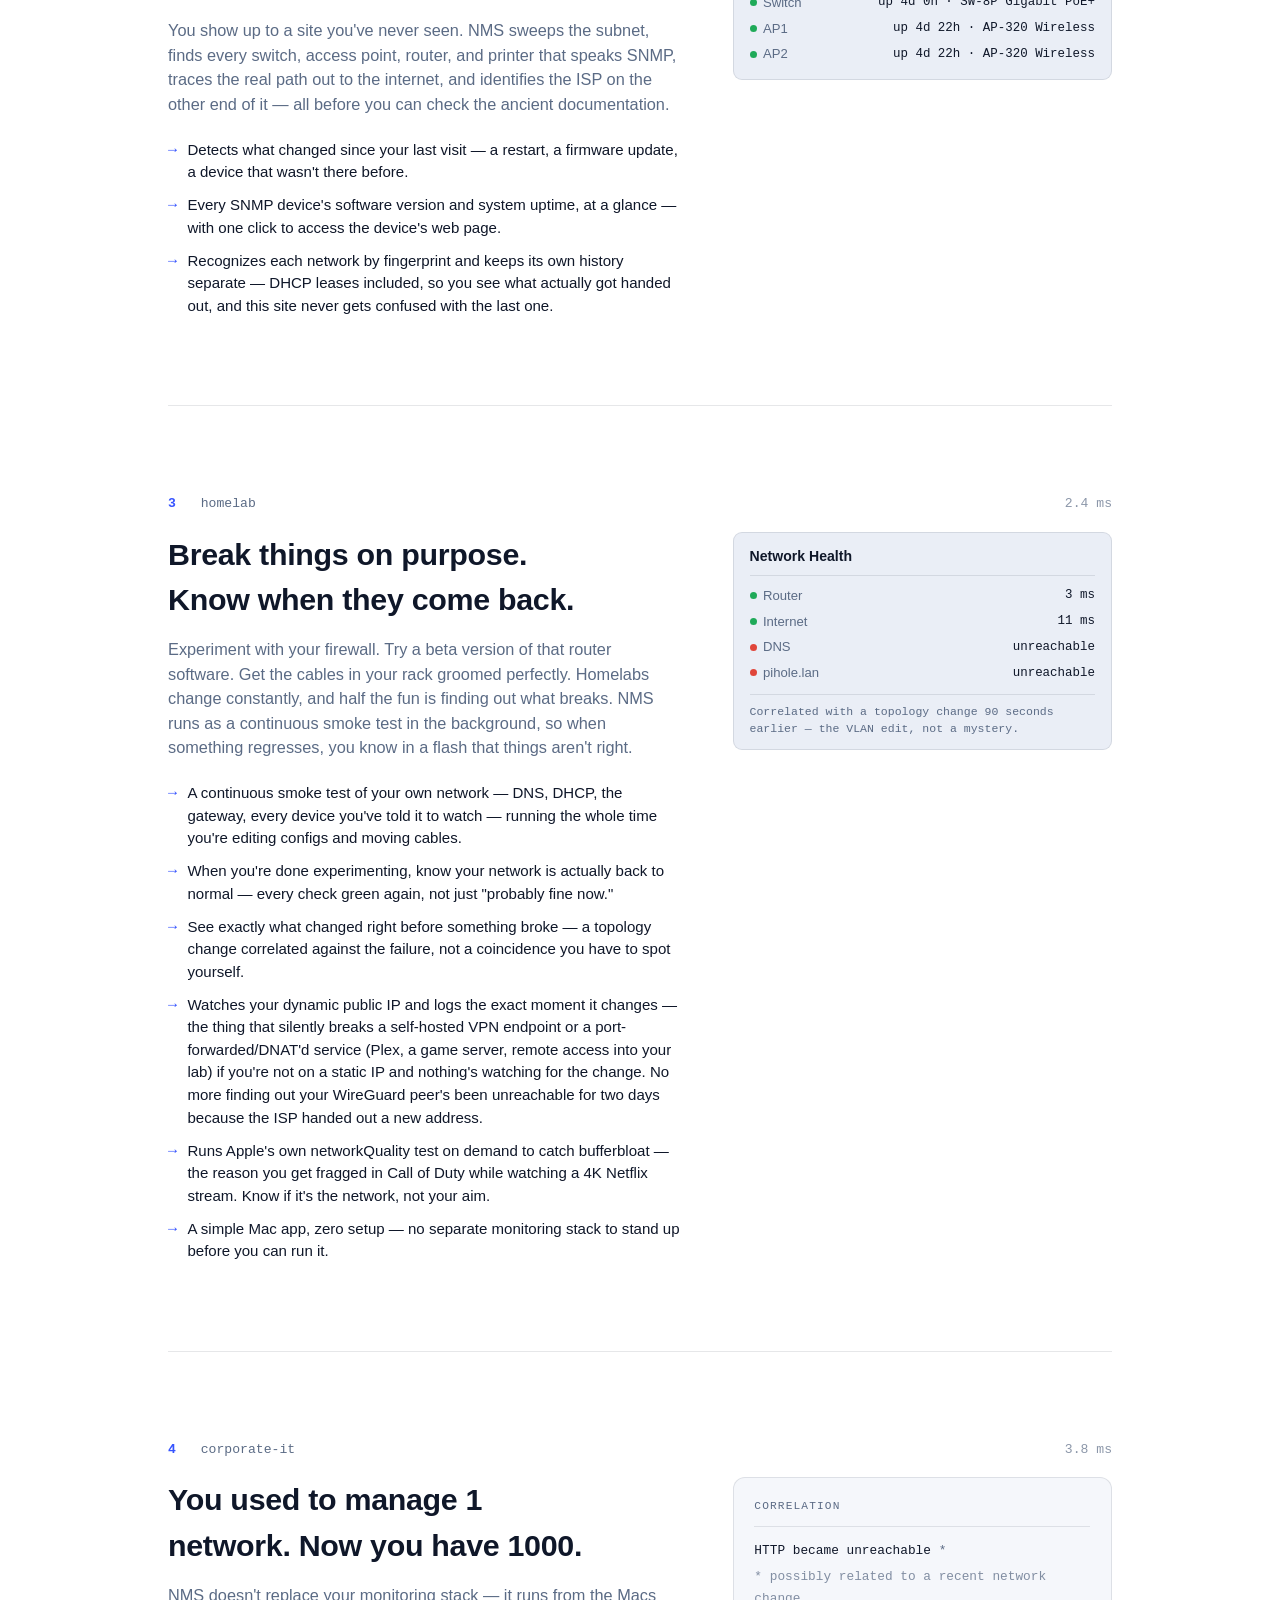
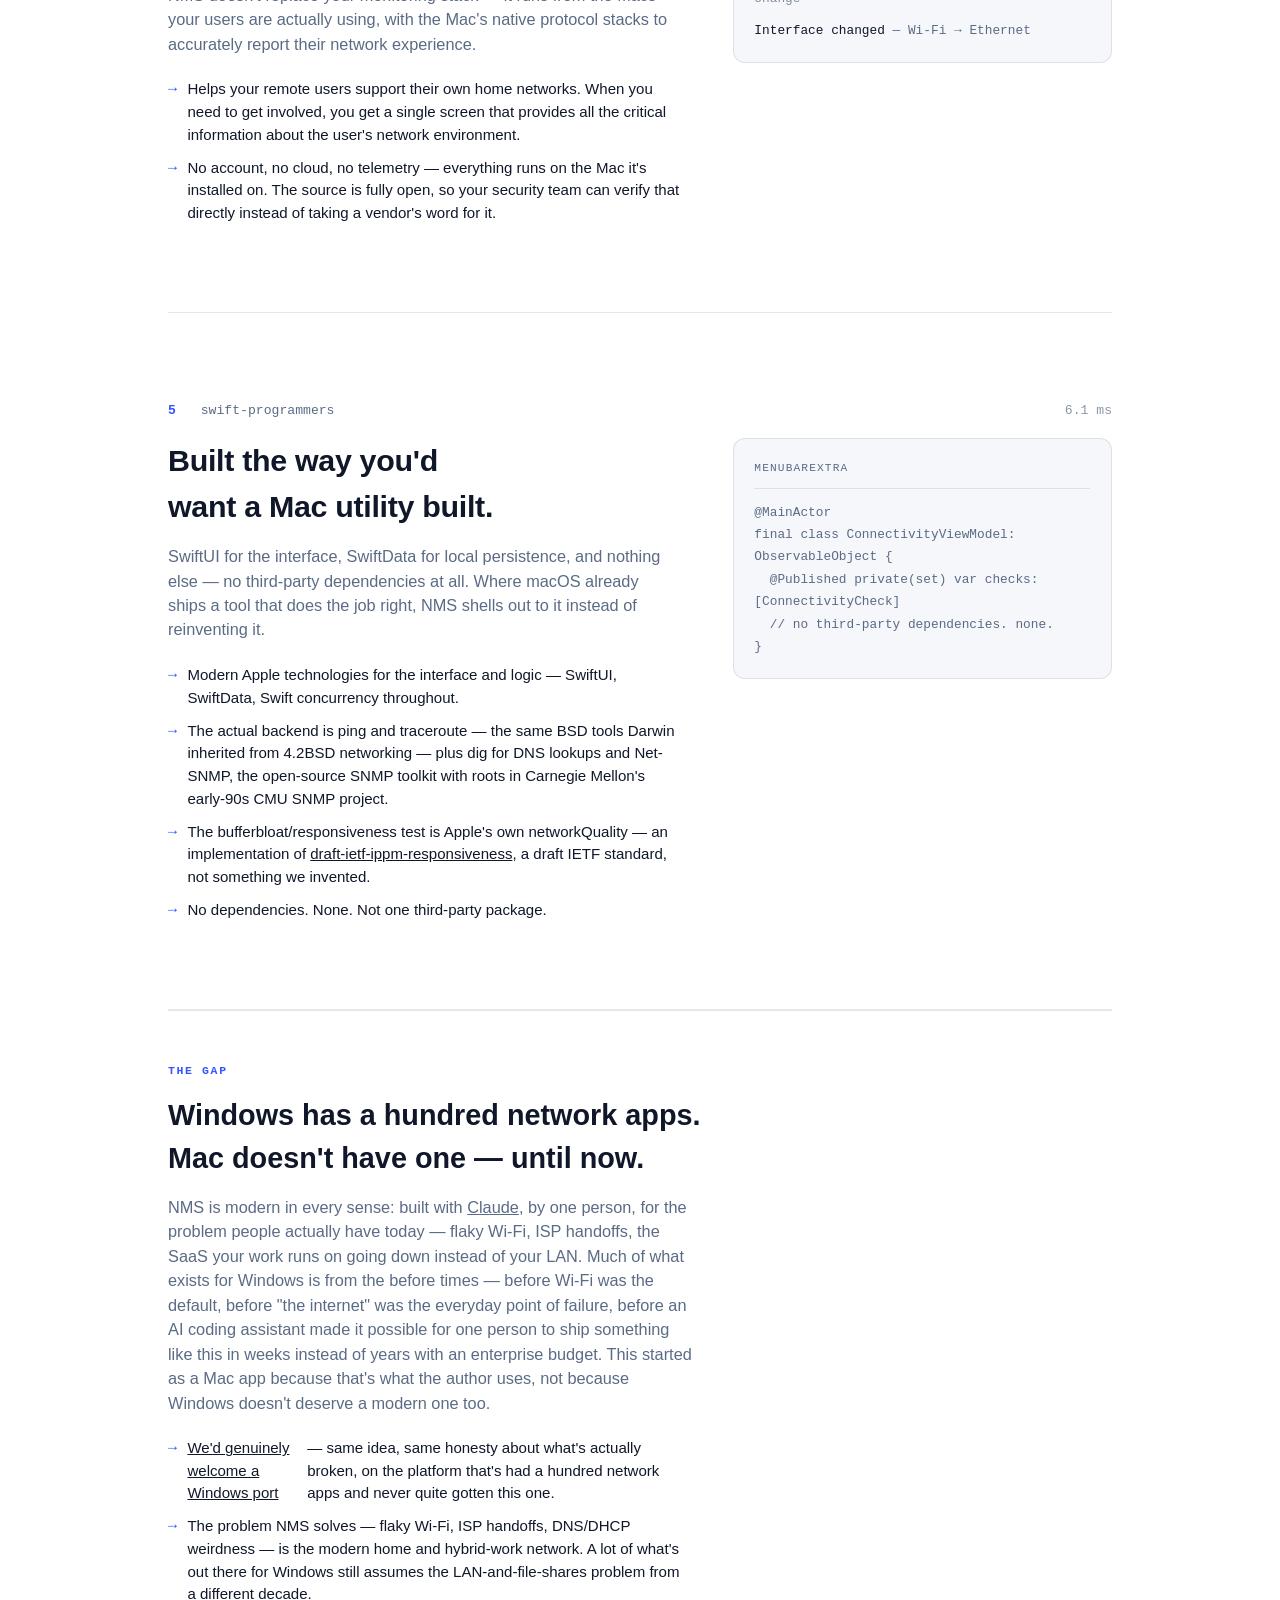
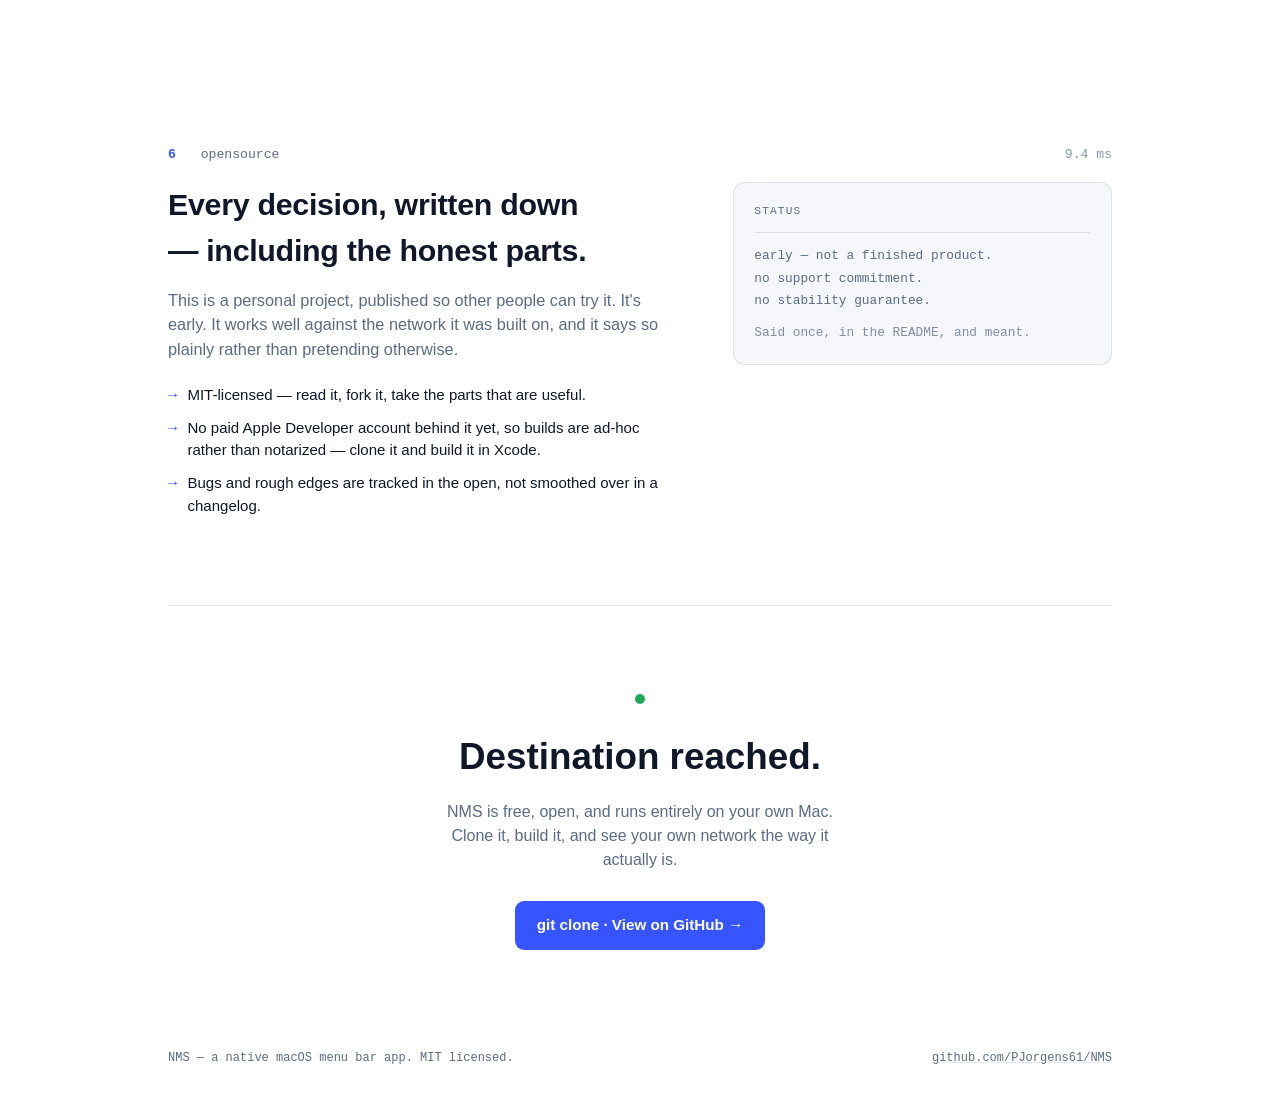
==== commit 1f59b368: "Move the gap (Windows vs. Mac) section down, after the software section Reads better positioned righ" ====
--- a/index.html
+++ b/index.html
@@ -429,16 +429,6 @@
     </div>
   </section>
 
-  <section class="gap">
-    <p class="eyebrow">The gap</p>
-    <h2>Windows has a hundred network apps. Mac doesn't have one — until now.</h2>
-    <p class="lede">NMS is modern in every sense: built with <a href="https://claude.com" target="_blank" rel="noopener">Claude</a>, by one person, for the problem people actually have today — flaky Wi-Fi, ISP handoffs, the SaaS your work runs on going down instead of your LAN. Much of what exists for Windows is from the before times — before Wi-Fi was the default, before "the internet" was the everyday point of failure, before an AI coding assistant made it possible for one person to ship something like this in weeks instead of years with an enterprise budget. This started as a Mac app because that's what the author uses, not because Windows doesn't deserve a modern one too.</p>
-    <ul class="feat-list">
-      <li><span class="mark">→</span> <a href="https://github.com/PJorgens61/NMS" target="_blank" rel="noopener">We'd genuinely welcome a Windows port</a> — same idea, same honesty about what's actually broken, on the platform that's had a hundred network apps and never quite gotten this one.</li>
-      <li><span class="mark">→</span> The problem NMS solves — flaky Wi-Fi, ISP handoffs, DNS/DHCP weirdness — is the modern home and hybrid-work network. A lot of what's out there for Windows still assumes the LAN-and-file-shares problem from a different decade.</li>
-    </ul>
-  </section>
-
   <nav class="hop-nav" id="trace">
     <a href="#hop-1">1 remote-workers</a>
     <a href="#hop-2">2 field-technicians</a>
@@ -571,6 +561,16 @@
     </div>
   </section>
 
+  <section class="gap">
+    <p class="eyebrow">The gap</p>
+    <h2>Windows has a hundred network apps. Mac doesn't have one — until now.</h2>
+    <p class="lede">NMS is modern in every sense: built with <a href="https://claude.com" target="_blank" rel="noopener">Claude</a>, by one person, for the problem people actually have today — flaky Wi-Fi, ISP handoffs, the SaaS your work runs on going down instead of your LAN. Much of what exists for Windows is from the before times — before Wi-Fi was the default, before "the internet" was the everyday point of failure, before an AI coding assistant made it possible for one person to ship something like this in weeks instead of years with an enterprise budget. This started as a Mac app because that's what the author uses, not because Windows doesn't deserve a modern one too.</p>
+    <ul class="feat-list">
+      <li><span class="mark">→</span> <a href="https://github.com/PJorgens61/NMS" target="_blank" rel="noopener">We'd genuinely welcome a Windows port</a> — same idea, same honesty about what's actually broken, on the platform that's had a hundred network apps and never quite gotten this one.</li>
+      <li><span class="mark">→</span> The problem NMS solves — flaky Wi-Fi, ISP handoffs, DNS/DHCP weirdness — is the modern home and hybrid-work network. A lot of what's out there for Windows still assumes the LAN-and-file-shares problem from a different decade.</li>
+    </ul>
+  </section>
+
   <section class="hop" id="hop-6">
     <div class="hop-trace"><span class="n">6</span> opensource <span class="rtt">9.4 ms</span></div>
     <div class="hop-grid">
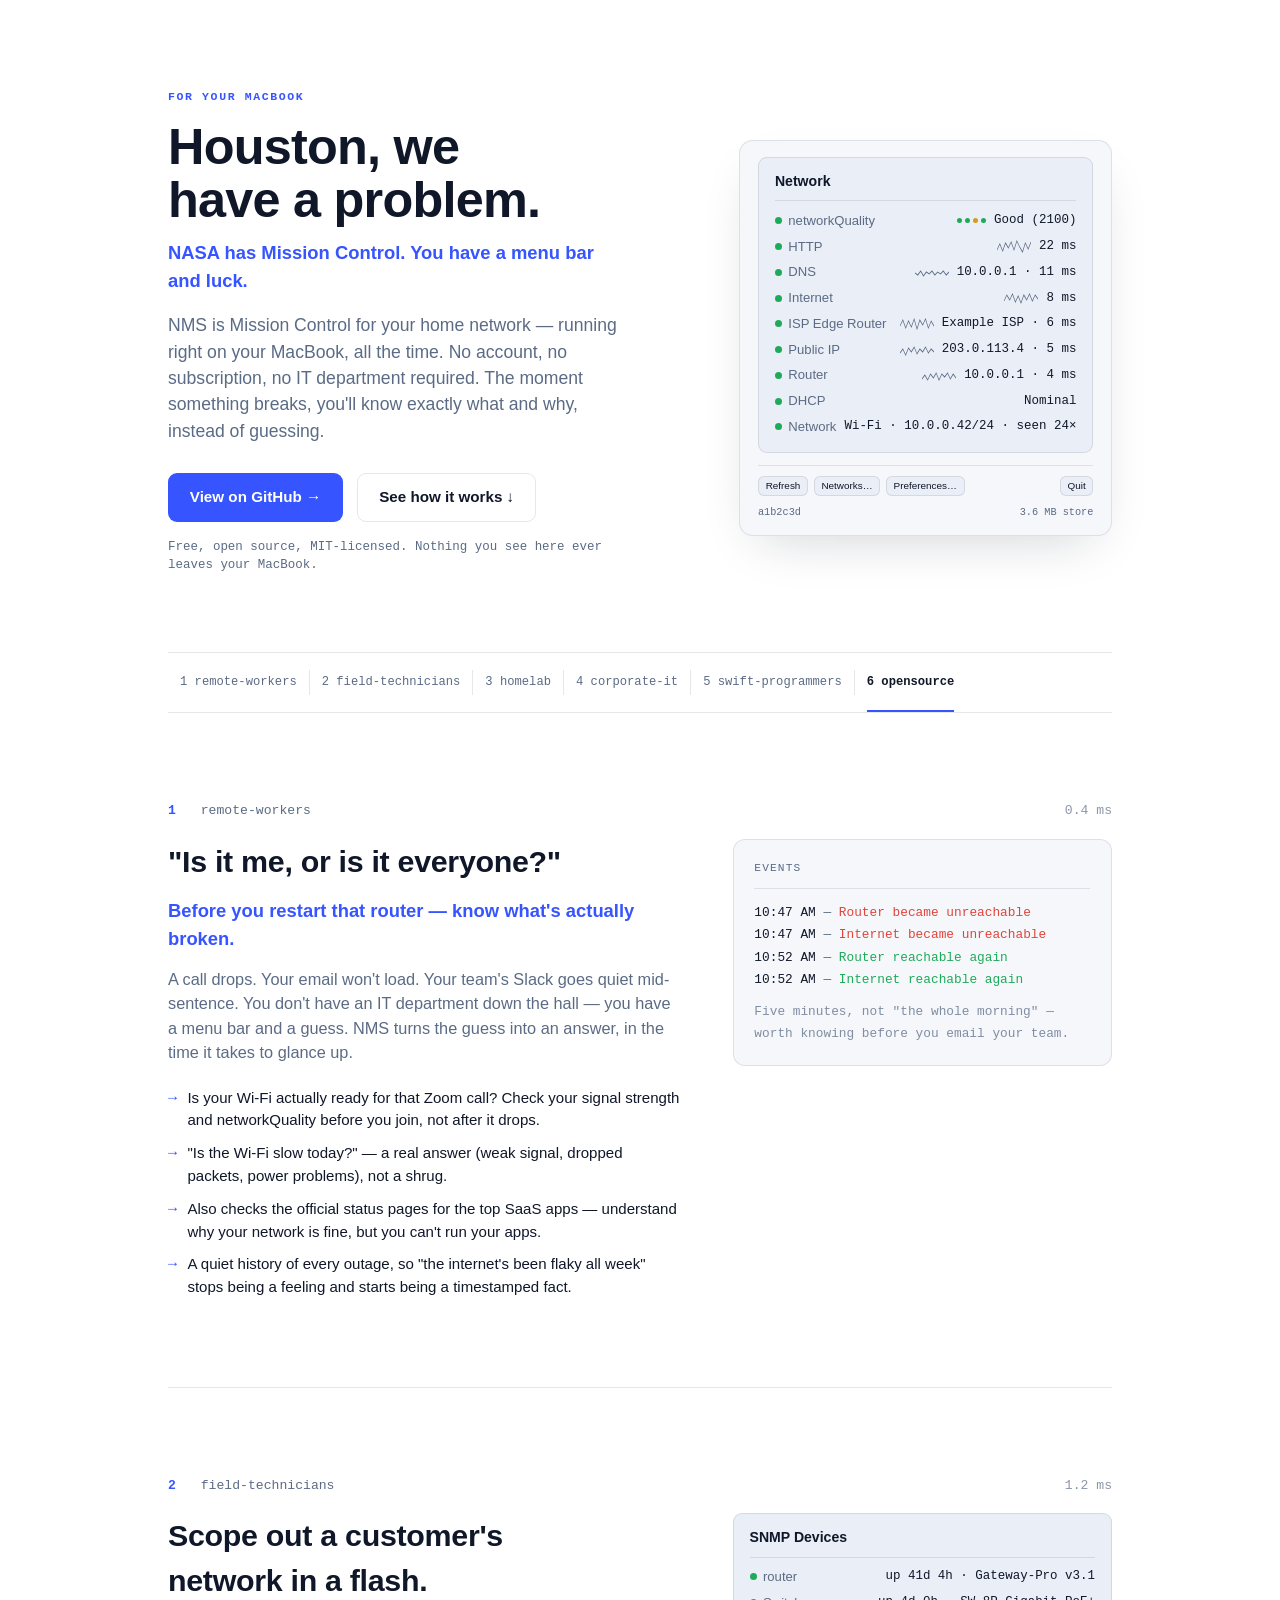
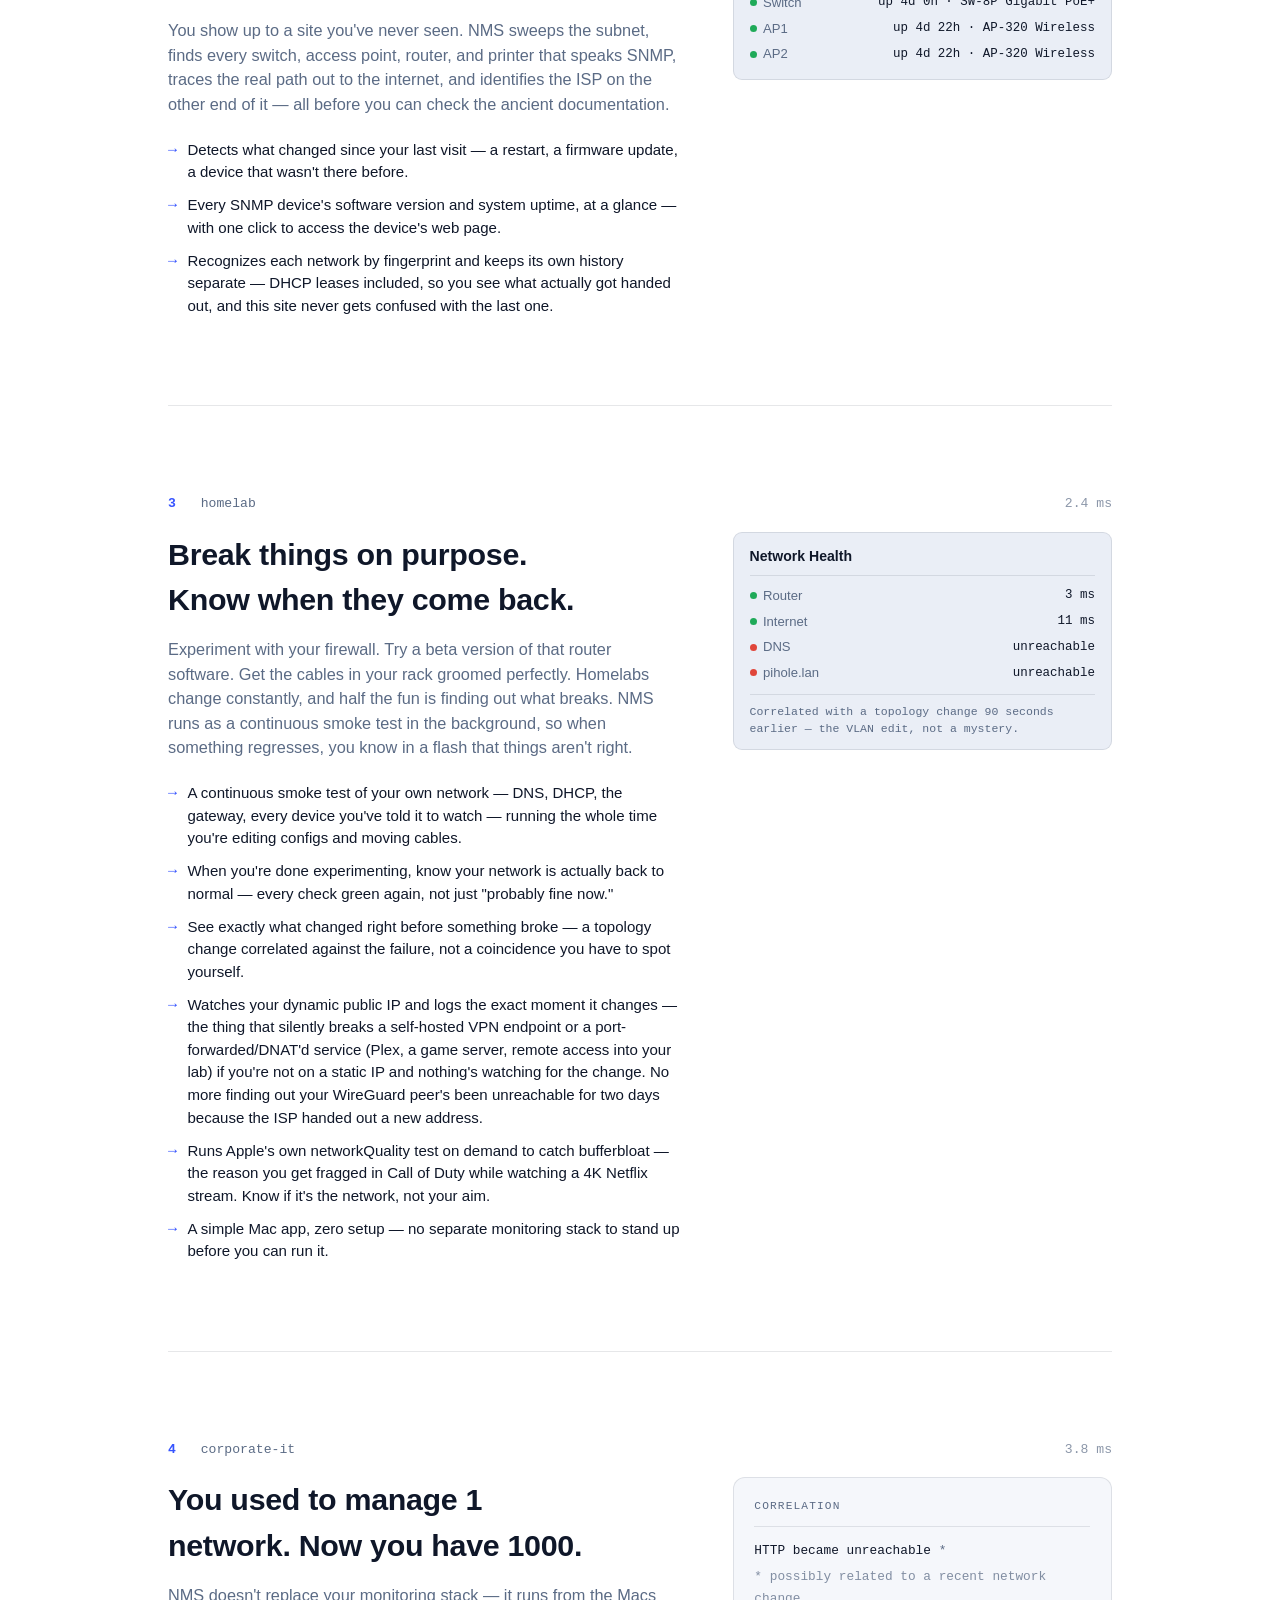
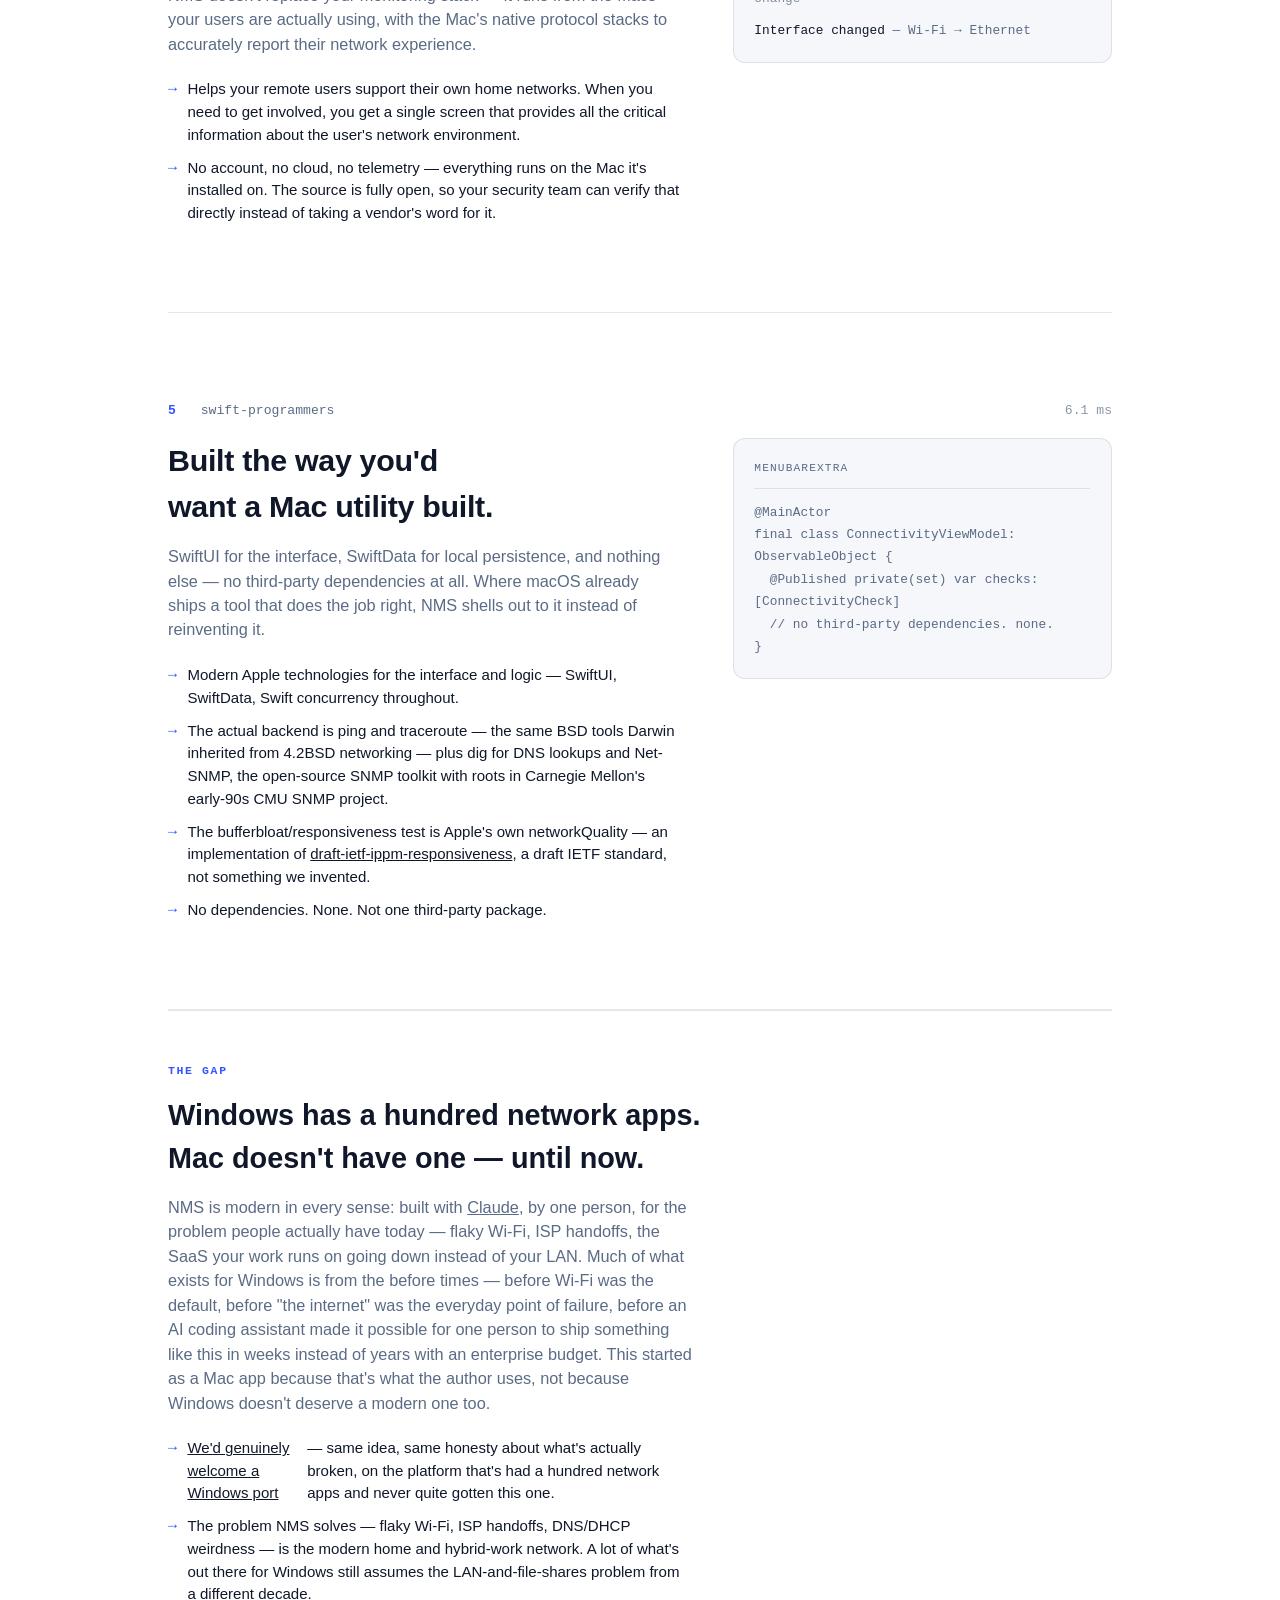
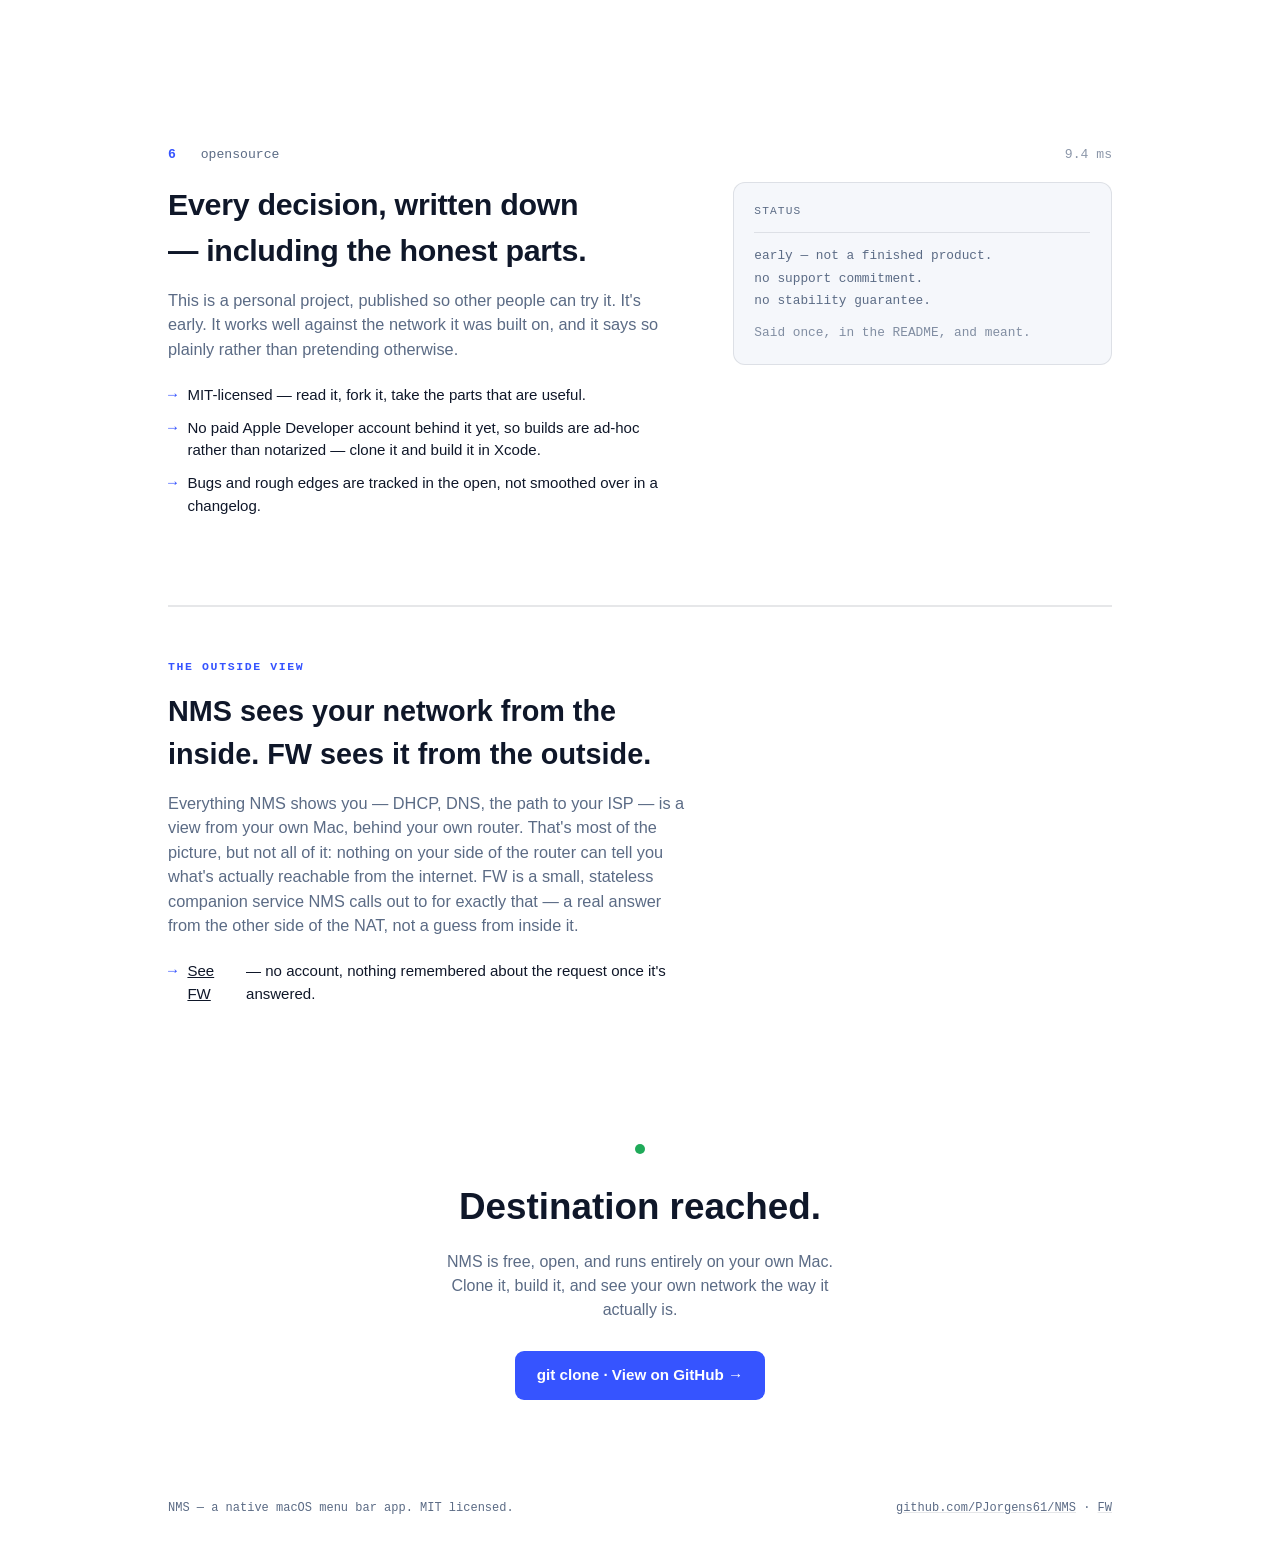
==== commit f0721599: "Add a companion-service section linking to FW's website FW (github.com/PJorgens61/FW) is NMS's new i" ====
--- a/index.html
+++ b/index.html
@@ -593,6 +593,15 @@
     </div>
   </section>
 
+  <section class="gap">
+    <p class="eyebrow">The outside view</p>
+    <h2>NMS sees your network from the inside. FW sees it from the outside.</h2>
+    <p class="lede">Everything NMS shows you — DHCP, DNS, the path to your ISP — is a view from your own Mac, behind your own router. That's most of the picture, but not all of it: nothing on your side of the router can tell you what's actually reachable from the internet. FW is a small, stateless companion service NMS calls out to for exactly that — a real answer from the other side of the NAT, not a guess from inside it.</p>
+    <ul class="feat-list">
+      <li><span class="mark">→</span> <a href="https://pjorgens61.github.io/FW/" target="_blank" rel="noopener">See FW</a> — no account, nothing remembered about the request once it's answered.</li>
+    </ul>
+  </section>
+
   <section class="destination">
     <span class="dot dot-ok"></span>
     <h2>Destination reached.</h2>
@@ -604,7 +613,10 @@
 
   <footer>
     <span>NMS — a native macOS menu bar app. MIT licensed.</span>
-    <span><a href="https://github.com/PJorgens61/NMS" target="_blank" rel="noopener">github.com/PJorgens61/NMS</a></span>
+    <span>
+      <a href="https://github.com/PJorgens61/NMS" target="_blank" rel="noopener">github.com/PJorgens61/NMS</a>
+      · <a href="https://pjorgens61.github.io/FW/" target="_blank" rel="noopener">FW</a>
+    </span>
   </footer>
 </div>
 
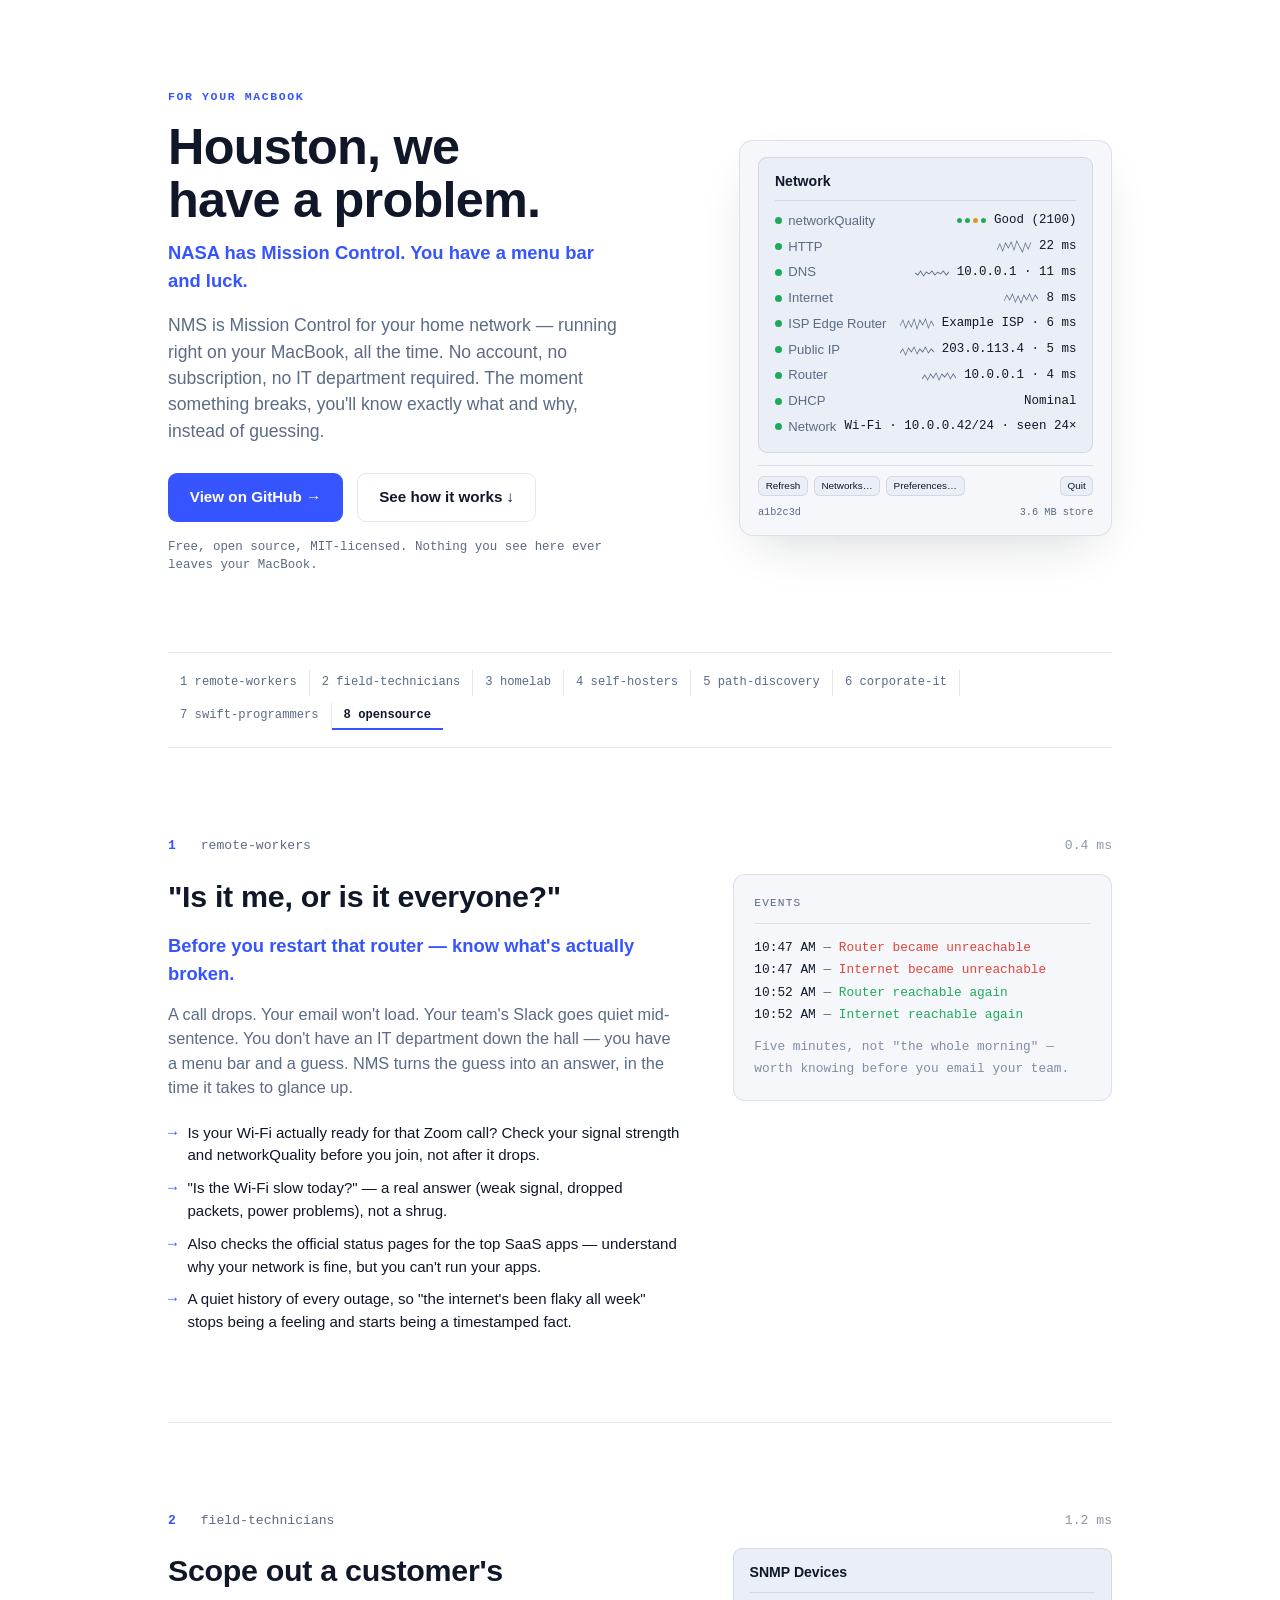
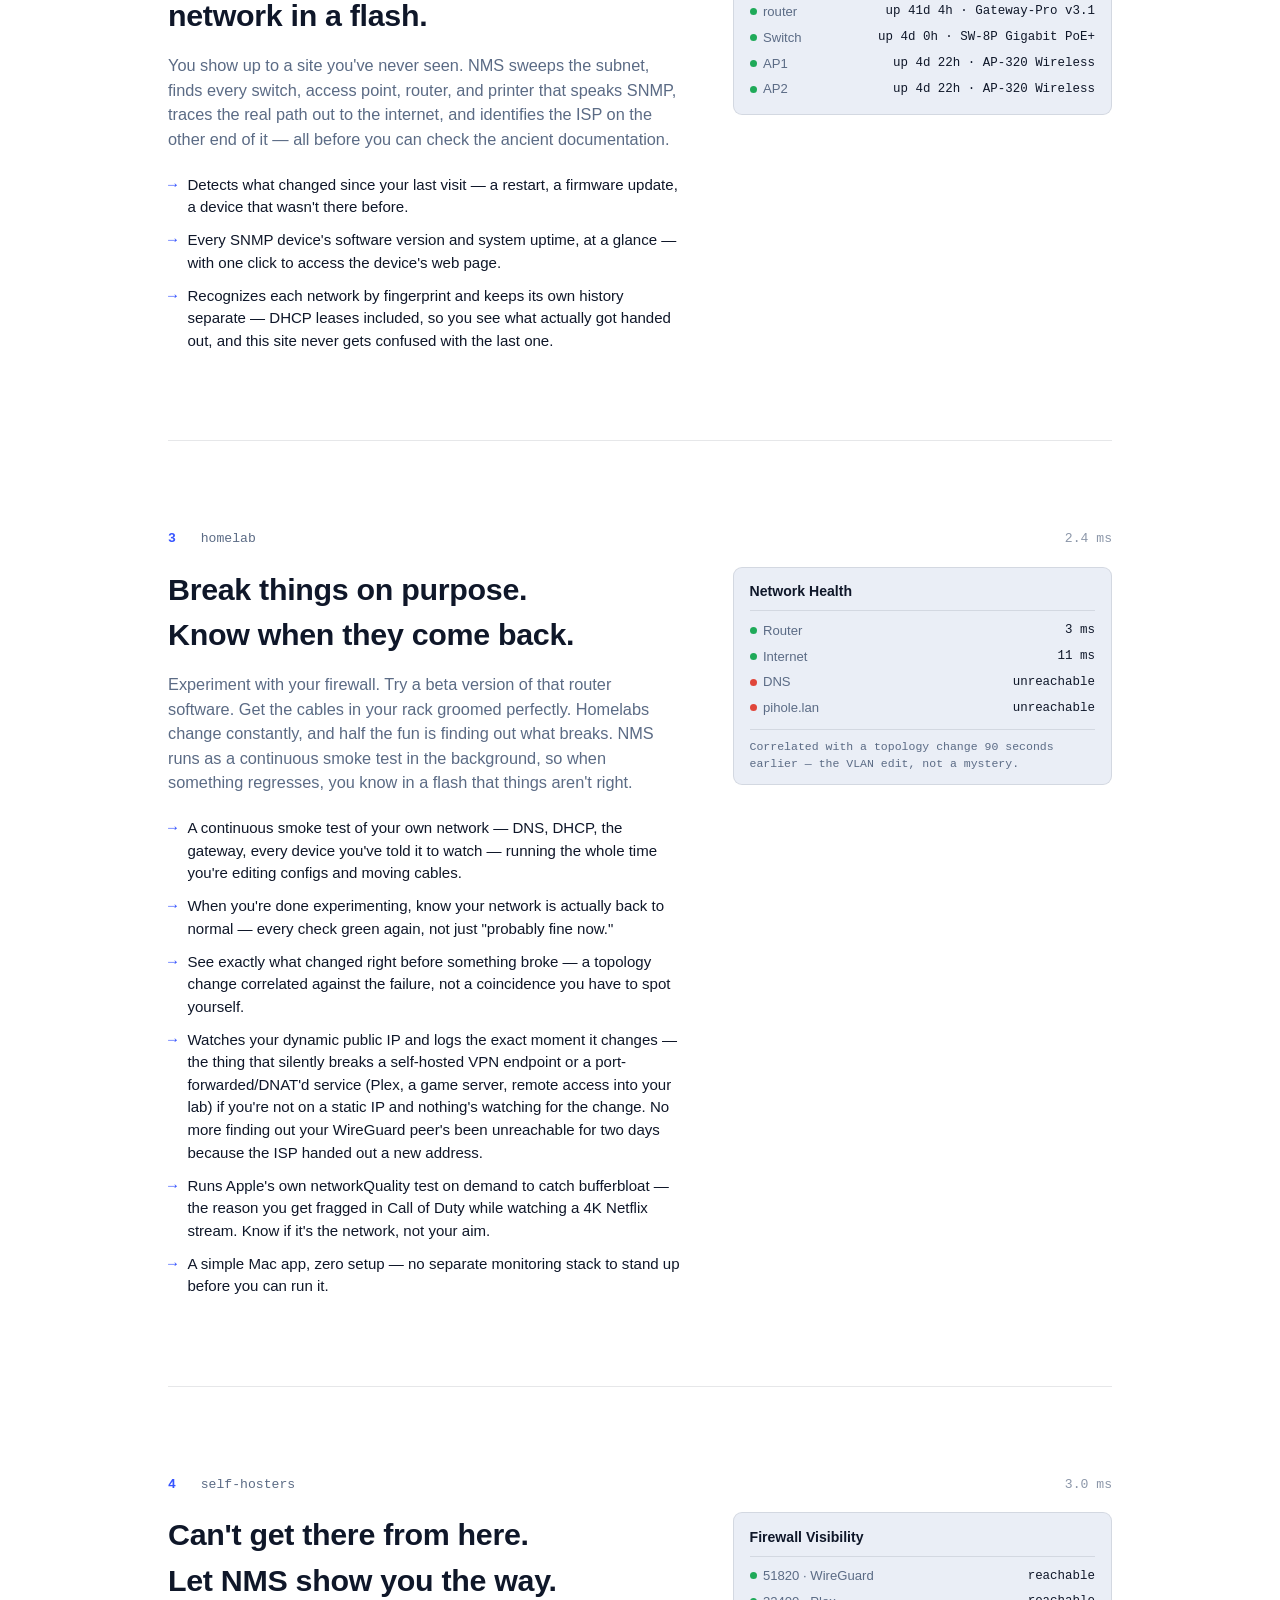
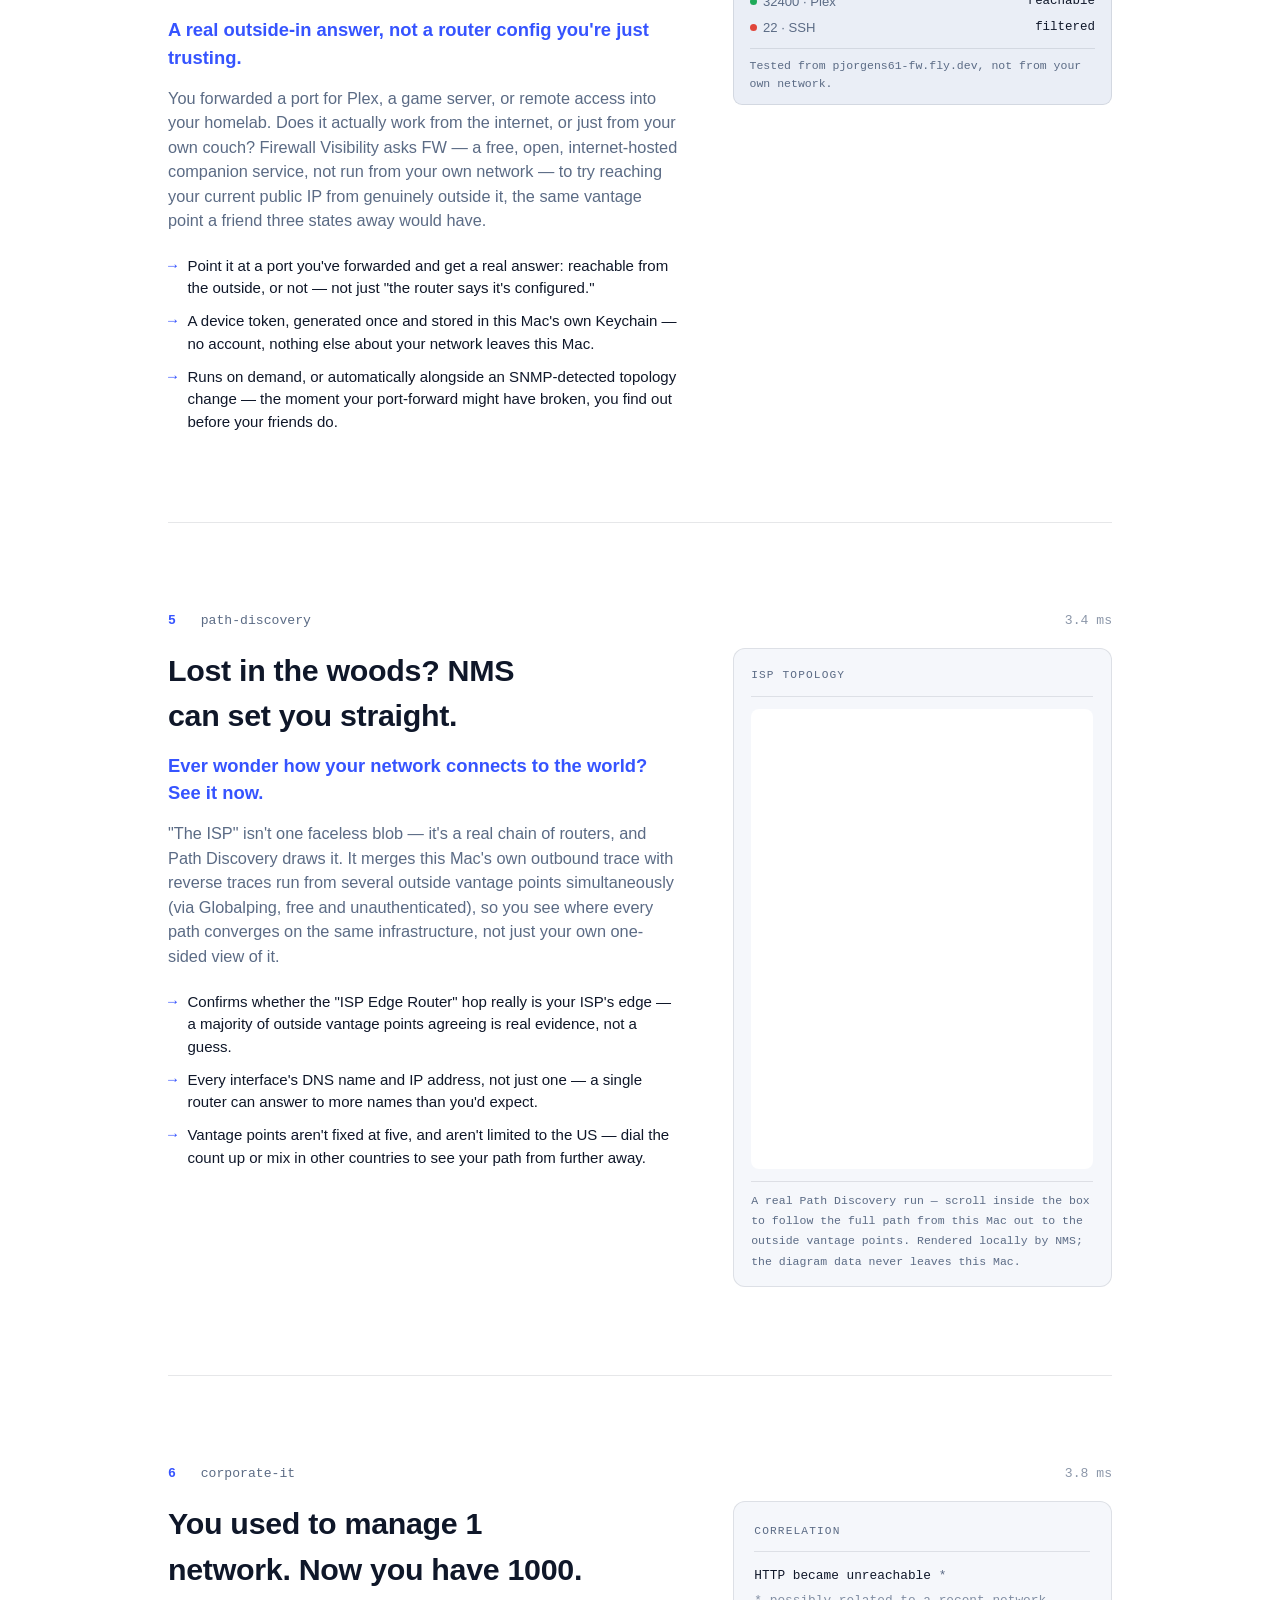
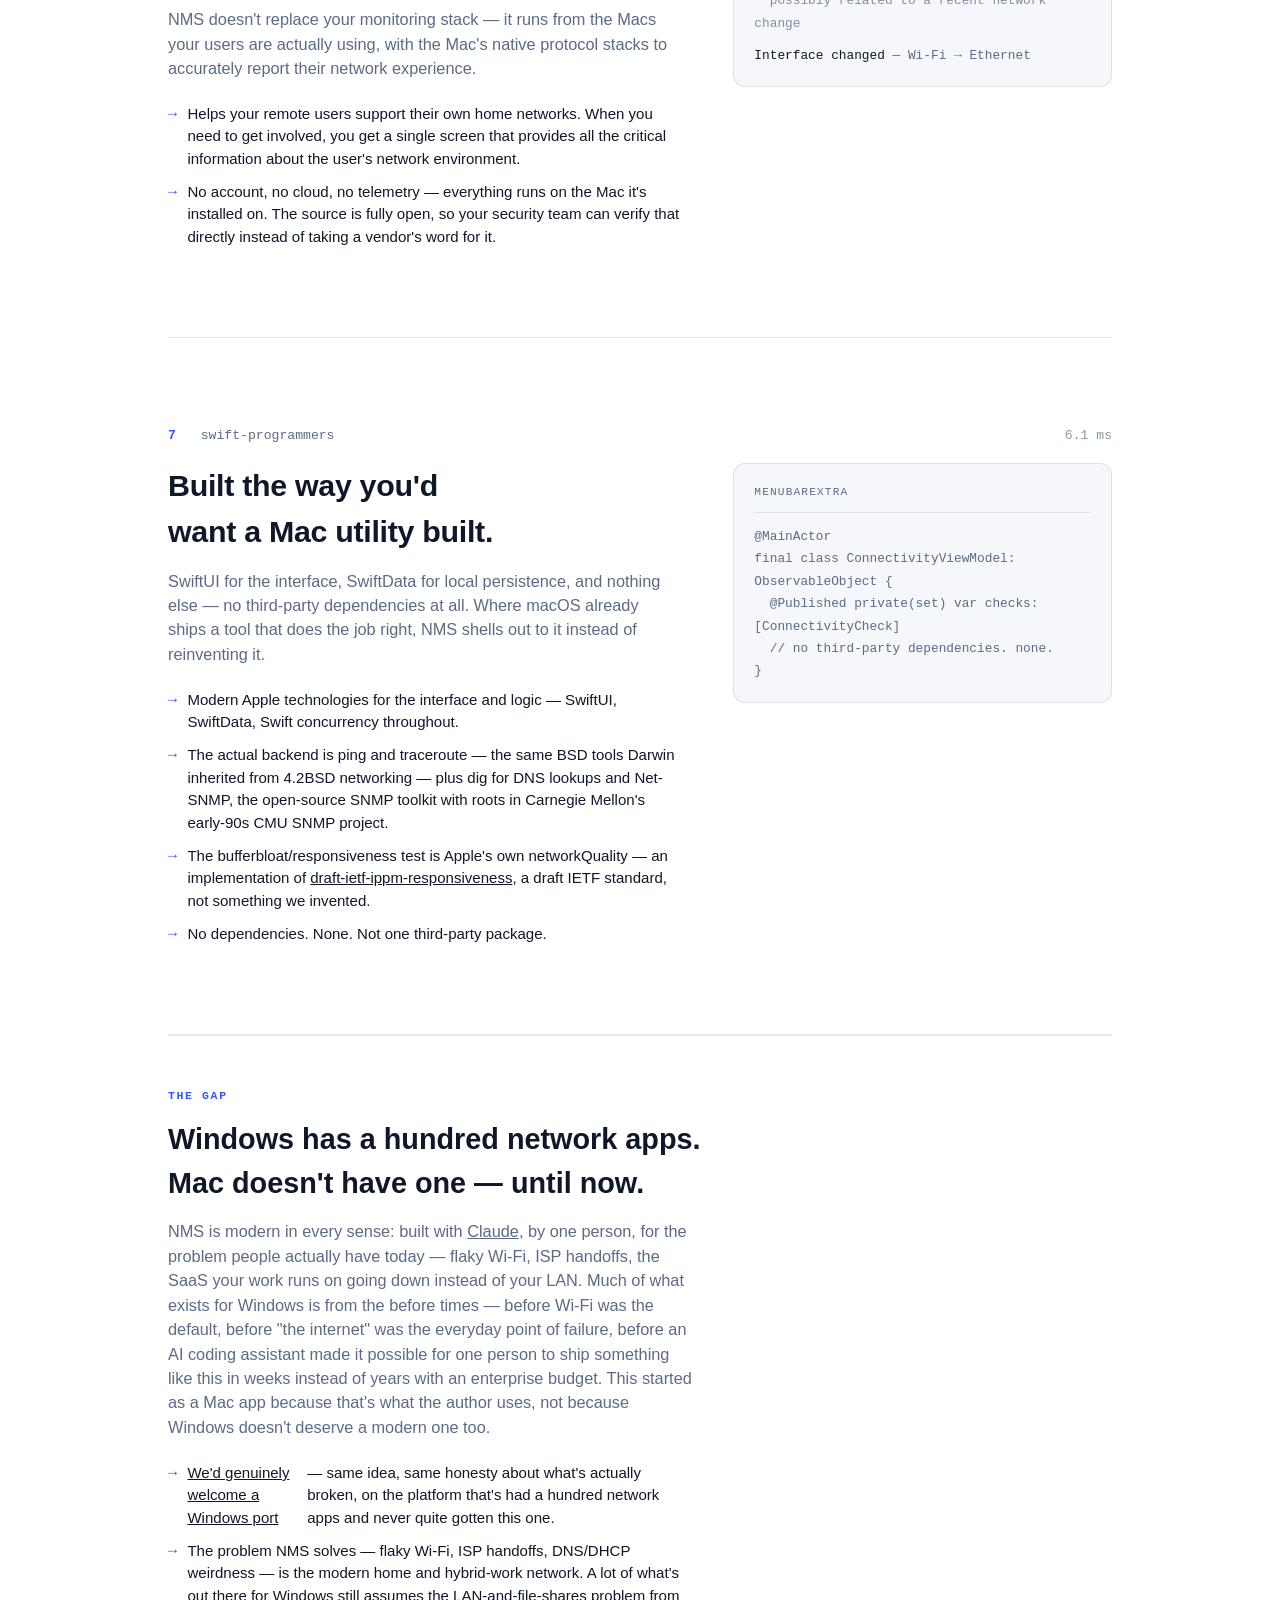
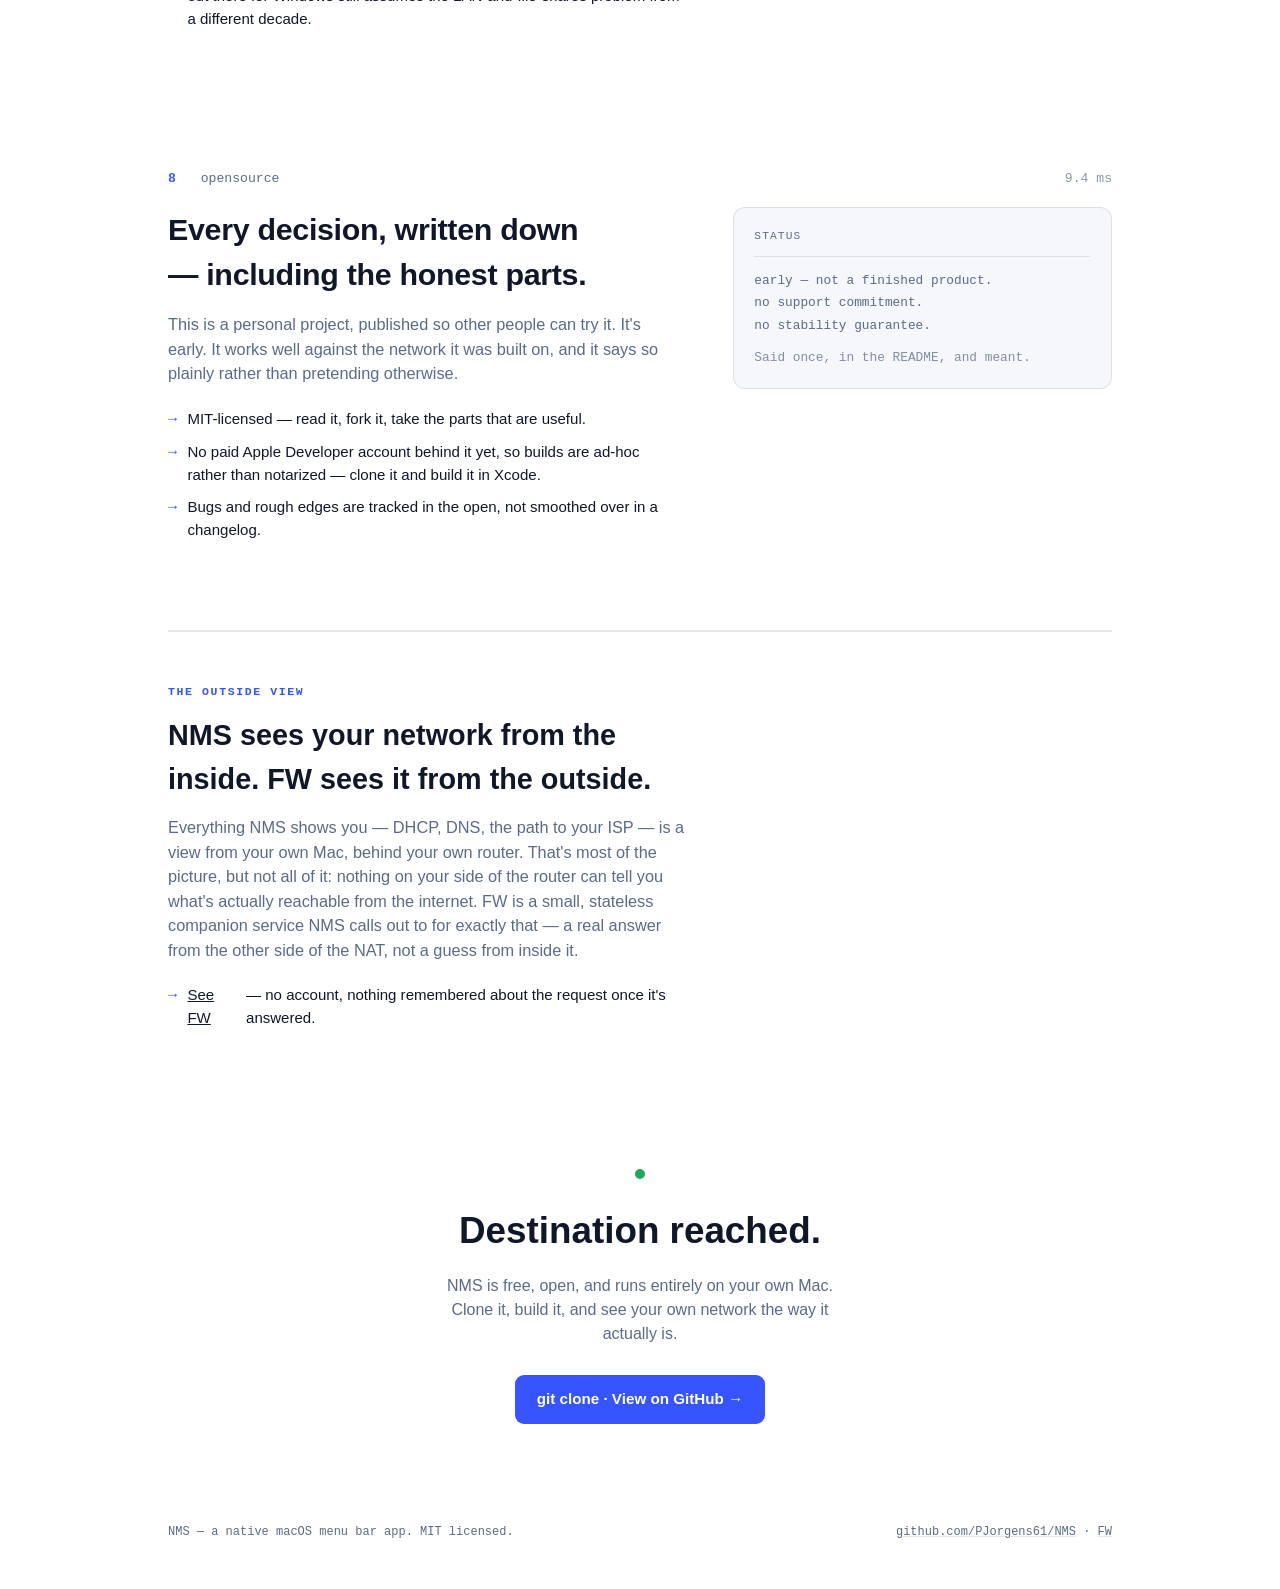
==== commit 0c64e6b3: "Path Discovery: pure-SVG topology diagram, add self-hosters/path-discovery hops Adds two new hop sec" ====
--- a/index.html
+++ b/index.html
@@ -255,22 +255,23 @@
     color: var(--muted);
     padding: 0.2rem 0.75rem;
     border-right: 1px solid var(--line);
-    position: relative;
+    border-bottom: 2px solid transparent;
   }
   .hop-nav a:last-child { border-right: none; }
   .hop-nav a:hover { color: var(--accent); }
   .hop-nav a.active {
     color: var(--ink);
     font-weight: 600;
-  }
-  .hop-nav a.active::after {
-    content: "";
-    position: absolute;
-    left: 0.75rem;
-    right: 0.75rem;
-    bottom: -1.1rem;
-    height: 2px;
-    background: var(--accent);
+    /* Underline attached directly to the anchor's own box (not an
+       absolutely-positioned ::after with a fixed offset) so it stays
+       under the active item's own row regardless of which row it wraps
+       to -- raised directly, live: with only 6 items the active
+       indicator's old fixed `bottom: -1.1rem` always landed in the
+       nav's own empty bottom margin, but once the FW/Path Discovery
+       hops pushed the nav to 8 items and more wrapping, that same fixed
+       offset started bleeding into a *different* row's text on
+       narrower widths. */
+    border-bottom-color: var(--accent);
   }
 
   .hop {
@@ -346,6 +347,56 @@
     padding: 0.1em 0.4em;
     border-radius: 4px;
     font-size: 0.88em;
+  }
+
+  /* ---------- Mini topology diagram (path-discovery hop) ---------- */
+  /* Fixed hex colors, not CSS vars -- deliberately matching the app's
+     own topology-colors.json exactly (this Mac green, hop devices
+     blue, outside vantage points amber), which isn't theme-aware
+     either. Pastel fills read fine against both --surface (light) and
+     --surface (dark navy), same as the real Mermaid diagram does. */
+  .topo-panel { padding: 1.1rem 1.1rem 0.9rem; }
+  .mini-topo { display: block; }
+  /* The real diagram is wider and taller than the panel -- a fixed-size
+     scrollport (not width:100%, which would squash real, multi-line
+     hostname/IP text down to illegible size) lets it render at a
+     readable pixel size and be explored by scrolling, same "small
+     window onto a bigger diagram" shape already used elsewhere on this
+     page (the hop-nav's own overflow, etc). */
+  .topo-scroll {
+    max-width: 100%;
+    max-height: 460px;
+    overflow: auto;
+    border-radius: 8px;
+    background: var(--card, #fff);
+  }
+  /* CSS Grid's `fr` tracks default to min-width:auto -- without this,
+     a wide-enough child (the SVG's own explicit pixel width) forces the
+     whole .hop-grid column to grow past its fair share and the layout
+     breaks. `min-width: 0` on the grid item itself (`.topo-panel` sits
+     directly in `.hop-grid`) lets max-width above actually take effect,
+     same well-known Grid/Flexbox gotcha. */
+  .topo-panel { min-width: 0; }
+  .mini-topo .topo-line { fill: none; stroke: var(--line); stroke-width: 1.5; }
+  .mini-topo .topo-node { stroke-width: 1.5; }
+  .mini-topo .topo-thismac { fill: #d1fae5; stroke: #059669; }
+  .mini-topo .topo-hop { fill: #dbeafe; stroke: #2563eb; }
+  .mini-topo .topo-source { fill: #fef3c7; stroke: #d97706; }
+  .mini-topo .topo-label {
+    font-family: var(--font-display);
+    font-size: 11px;
+    font-weight: 600;
+    text-anchor: middle;
+    fill: #1e293b;
+  }
+  .mini-topo .topo-sub { font-weight: 400; font-size: 9.5px; opacity: 0.75; }
+  .topo-caption {
+    margin-top: 0.7rem;
+    padding-top: 0.6rem;
+    border-top: 1px solid var(--line);
+    font-family: var(--font-mono);
+    font-size: 0.72rem;
+    color: var(--muted);
   }
 
   /* ---------- Destination / footer ---------- */
@@ -433,9 +484,11 @@
     <a href="#hop-1">1 remote-workers</a>
     <a href="#hop-2">2 field-technicians</a>
     <a href="#hop-3">3 homelab</a>
-    <a href="#hop-4">4 corporate-it</a>
-    <a href="#hop-5">5 swift-programmers</a>
-    <a href="#hop-6">6 opensource</a>
+    <a href="#hop-4">4 self-hosters</a>
+    <a href="#hop-5">5 path-discovery</a>
+    <a href="#hop-6">6 corporate-it</a>
+    <a href="#hop-7">7 swift-programmers</a>
+    <a href="#hop-8">8 opensource</a>
   </nav>
 
   <section class="hop" id="hop-1">
@@ -518,7 +571,148 @@
   </section>
 
   <section class="hop" id="hop-4">
-    <div class="hop-trace"><span class="n">4</span> corporate-it <span class="rtt">3.8 ms</span></div>
+    <div class="hop-trace"><span class="n">4</span> self-hosters <span class="rtt">3.0 ms</span></div>
+    <div class="hop-grid">
+      <div>
+        <h2>Can't get there from here. Let NMS show you the way.</h2>
+        <p class="sub-hook">A real outside-in answer, not a router config you're just trusting.</p>
+        <p class="lede">You forwarded a port for Plex, a game server, or remote access into your homelab. Does it actually work from the internet, or just from your own couch? Firewall Visibility asks FW — a free, open, internet-hosted companion service, not run from your own network — to try reaching your current public IP from genuinely outside it, the same vantage point a friend three states away would have.</p>
+        <ul class="feat-list">
+          <li><span class="mark">→</span> Point it at a port you've forwarded and get a real answer: reachable from the outside, or not — not just "the router says it's configured."</li>
+          <li><span class="mark">→</span> A device token, generated once and stored in this Mac's own Keychain — no account, nothing else about your network leaves this Mac.</li>
+          <li><span class="mark">→</span> Runs on demand, or automatically alongside an SNMP-detected topology change — the moment your port-forward might have broken, you find out before your friends do.</li>
+        </ul>
+      </div>
+      <div class="mock-card mock-card-wide">
+        <div class="mock-head">Firewall Visibility</div>
+        <div class="mock-row"><span class="label"><span class="dot dot-ok"></span>51820 · WireGuard</span><span class="value">reachable</span></div>
+        <div class="mock-row"><span class="label"><span class="dot dot-ok"></span>32400 · Plex</span><span class="value">reachable</span></div>
+        <div class="mock-row"><span class="label"><span class="dot dot-bad"></span>22 · SSH</span><span class="value ev-bad">filtered</span></div>
+        <div style="margin-top:0.5rem; padding-top:0.5rem; border-top:1px solid var(--line); font-family:var(--font-mono); font-size:0.72rem; color:var(--muted);">Tested from pjorgens61-fw.fly.dev, not from your own network.</div>
+      </div>
+    </div>
+  </section>
+
+  <section class="hop" id="hop-5">
+    <div class="hop-trace"><span class="n">5</span> path-discovery <span class="rtt">3.4 ms</span></div>
+    <div class="hop-grid">
+      <div>
+        <h2>Lost in the woods? NMS can set you straight.</h2>
+        <p class="sub-hook">Ever wonder how your network connects to the world? See it now.</p>
+        <p class="lede">"The ISP" isn't one faceless blob — it's a real chain of routers, and Path Discovery draws it. It merges this Mac's own outbound trace with reverse traces run from several outside vantage points simultaneously (via Globalping, free and unauthenticated), so you see where every path converges on the same infrastructure, not just your own one-sided view of it.</p>
+        <ul class="feat-list">
+          <li><span class="mark">→</span> Confirms whether the "ISP Edge Router" hop really is your ISP's edge — a majority of outside vantage points agreeing is real evidence, not a guess.</li>
+          <li><span class="mark">→</span> Every interface's DNS name and IP address, not just one — a single router can answer to more names than you'd expect.</li>
+          <li><span class="mark">→</span> Vantage points aren't fixed at five, and aren't limited to the US — dial the count up or mix in other countries to see your path from further away.</li>
+        </ul>
+      </div>
+      <div class="panel topo-panel">
+        <div class="panel-title">ISP topology</div>
+        <!-- Real ISP topology data (from an actual Path Discovery run),
+             rendered as pure SVG -- rect/text/tspan only, no
+             foreignObject, no filter, no iframe, no JS, no external
+             request of any kind. Raised directly twice: first "will
+             this work on a slower network like dsl? needs lots of dns
+             lookups?" (the original CDN-loaded Mermaid.js was 3.5MB
+             uncompressed / ~950KB gzipped -- fixed by pre-rendering to a
+             static SVG instead), then "nothing displayed in topology
+             window on safari or brave" / "might be a content blocker
+             problem on brave" -- confirmed live: both browsers' content
+             blockers were stripping the <iframe> that held the earlier
+             static-SVG-via-Mermaid version. Rebuilt from scratch as a
+             hand-generated pure SVG (script in NMS's own repo history,
+             not checked in here) reusing the same topo-node/topo-hop/
+             topo-source/topo-thismac/topo-label classes as the original
+             illustrative mockup -- this is that same visual language,
+             just populated with real captured data and laid out top-to-
+             bottom (this Mac first, matching reading order) instead of
+             Mermaid's bottom-to-top. Wrapped in a scrollable box since
+             this real trace is 9 tiers deep -- explicit pixel width/
+             height on the SVG itself (not 100%) so it renders at a
+             legible size instead of being squashed to the panel's
+             width. -->
+        <div class="topo-scroll">
+<svg class="mini-topo real-topo" viewBox="0 0 2807 1415" width="1684" height="849" role="img" aria-label="ISP topology diagram: this Mac at top, expanding down through router and ISP hops, to ten external vantage points at bottom that corroborate the path.">
+<path class="topo-line" d="M1403.5,65.0 C1403.5,100.0 1403.5,100.0 1403.5,135.0"/>
+<path class="topo-line" d="M1403.5,185.0 C1403.5,220.0 1403.5,220.0 1403.5,255.0"/>
+<path class="topo-line" d="M1403.5,350.0 C1403.5,385.0 1233.5,385.0 1233.5,420.0"/>
+<path class="topo-line" d="M1403.5,350.0 C1403.5,385.0 1573.5,385.0 1573.5,420.0"/>
+<path class="topo-line" d="M1233.5,470.0 C1233.5,505.0 1403.5,505.0 1403.5,540.0"/>
+<path class="topo-line" d="M1573.5,470.0 C1573.5,505.0 1403.5,505.0 1403.5,540.0"/>
+<path class="topo-line" d="M1403.5,620.0 C1403.5,655.0 1403.5,655.0 1403.5,690.0"/>
+<path class="topo-line" d="M1403.5,770.0 C1403.5,805.0 1403.5,805.0 1403.5,840.0"/>
+<path class="topo-line" d="M1403.5,920.0 C1403.5,955.0 1403.5,955.0 1403.5,990.0"/>
+<path class="topo-line" d="M1403.5,1040.0 C1403.5,1075.0 1214.5,1075.0 1214.5,1110.0"/>
+<path class="topo-line" d="M1403.5,1040.0 C1403.5,1075.0 1592.5,1075.0 1592.5,1110.0"/>
+<path class="topo-line" d="M1214.5,1160.0 C1214.5,1195.0 1214.5,1195.0 1214.5,1230.0"/>
+<path class="topo-line" d="M1214.5,1160.0 C1214.5,1195.0 1589.5,1195.0 1589.5,1230.0"/>
+<path class="topo-line" d="M1592.5,1160.0 C1592.5,1195.0 1214.5,1195.0 1214.5,1230.0"/>
+<path class="topo-line" d="M1592.5,1160.0 C1592.5,1195.0 1589.5,1195.0 1589.5,1230.0"/>
+<path class="topo-line" d="M1214.5,1230.0 C1214.5,1307.5 142.5,1307.5 142.5,1385.0"/>
+<path class="topo-line" d="M1214.5,1230.0 C1214.5,1307.5 418.5,1307.5 418.5,1385.0"/>
+<path class="topo-line" d="M1214.5,1110.0 C1214.5,1247.5 688.0,1247.5 688.0,1385.0"/>
+<path class="topo-line" d="M1214.5,1230.0 C1214.5,1307.5 973.5,1307.5 973.5,1385.0"/>
+<path class="topo-line" d="M1233.5,420.0 C1233.5,902.5 1262.5,902.5 1262.5,1385.0"/>
+<path class="topo-line" d="M1214.5,1230.0 C1214.5,1307.5 1554.5,1307.5 1554.5,1385.0"/>
+<path class="topo-line" d="M1214.5,1230.0 C1214.5,1307.5 1875.0,1307.5 1875.0,1385.0"/>
+<path class="topo-line" d="M1214.5,1230.0 C1214.5,1307.5 2167.0,1307.5 2167.0,1385.0"/>
+<path class="topo-line" d="M1214.5,1230.0 C1214.5,1307.5 2433.5,1307.5 2433.5,1385.0"/>
+<path class="topo-line" d="M1214.5,1230.0 C1214.5,1307.5 2680.5,1307.5 2680.5,1385.0"/>
+<rect class="topo-node topo-thismac" x="1358.5" y="30.0" width="90.0" height="35.0" rx="7"/>
+<text class="topo-label" x="1403.5" y="50.8"><tspan x="1403.5" dy="0">This Mac</tspan></text>
+<rect class="topo-node topo-hop" x="1319.5" y="135.0" width="168.0" height="50.0" rx="7"/>
+<text class="topo-label" x="1403.5" y="155.8"><tspan x="1403.5" dy="0">10.0.0.1</tspan><tspan x="1403.5" dy="15">router.local: 10.0.0.1</tspan></text>
+<rect class="topo-node topo-hop" x="1239.5" y="255.0" width="328.0" height="95.0" rx="7"/>
+<text class="topo-label" x="1403.5" y="275.8"><tspan x="1403.5" dy="0">bng3.snfcca05.sonic.net</tspan><tspan x="1403.5" dy="15">304.ae0.bng3.snfcca05.sonic.net: 157.131.209.12</tspan><tspan x="1403.5" dy="15">305.ae0.bng3.snfcca05.sonic.net: 157.131.209.36</tspan><tspan x="1403.5" dy="15">bng3.snfcca05.sonic.net: 75.101.33.52</tspan><tspan x="1403.5" dy="15">lo0.bng3.snfcca05.sonic.net: 75.101.33.52</tspan></text>
+<rect class="topo-node topo-hop" x="1072.5" y="420.0" width="322.0" height="50.0" rx="7"/>
+<text class="topo-label" x="1233.5" y="440.8"><tspan x="1233.5" dy="0">eo-sw1-1.snfcca05.sonic.net</tspan><tspan x="1233.5" dy="15">ae0.eo-sw1-1.snfcca05.sonic.net: 198.27.244.50</tspan></text>
+<rect class="topo-node topo-hop" x="1412.5" y="420.0" width="322.0" height="50.0" rx="7"/>
+<text class="topo-label" x="1573.5" y="440.8"><tspan x="1573.5" dy="0">eo-sw1-2.snfcca05.sonic.net</tspan><tspan x="1573.5" dy="15">ae0.eo-sw1-2.snfcca05.sonic.net: 198.27.244.58</tspan></text>
+<rect class="topo-node topo-hop" x="1255.5" y="540.0" width="296.0" height="80.0" rx="7"/>
+<text class="topo-label" x="1403.5" y="560.8"><tspan x="1403.5" dy="0">cr4.colaca01.sonic.net</tspan><tspan x="1403.5" dy="15">ae1.cr4.colaca01.sonic.net: 157.131.243.30</tspan><tspan x="1403.5" dy="15">cr4.colaca01.sonic.net: 75.101.33.10</tspan><tspan x="1403.5" dy="15">lo0.cr4.colaca01.sonic.net: 75.101.33.10</tspan></text>
+<rect class="topo-node topo-hop" x="1255.5" y="690.0" width="296.0" height="80.0" rx="7"/>
+<text class="topo-label" x="1403.5" y="710.8"><tspan x="1403.5" dy="0">cr1.colaca01.sonic.net</tspan><tspan x="1403.5" dy="15">cr1.colaca01.sonic.net: 157.131.132.54</tspan><tspan x="1403.5" dy="15">lo0.cr1.colaca01.sonic.net: 157.131.132.54</tspan><tspan x="1403.5" dy="15">ae0.cr1.colaca01.sonic.net: 70.36.205.62</tspan></text>
+<rect class="topo-node topo-hop" x="1265.0" y="840.0" width="277.0" height="80.0" rx="7"/>
+<text class="topo-label" x="1403.5" y="860.8"><tspan x="1403.5" dy="0">cr1.pao1.sonic.net</tspan><tspan x="1403.5" dy="15">102.ae1.cr1.pao1.sonic.net: 70.36.205.5</tspan><tspan x="1403.5" dy="15">cr1.pao1.sonic.net: 75.101.33.66</tspan><tspan x="1403.5" dy="15">lo0.cr1.pao1.sonic.net: 75.101.33.66</tspan></text>
+<rect class="topo-node topo-hop" x="1300.0" y="990.0" width="207.0" height="50.0" rx="7"/>
+<text class="topo-label" x="1403.5" y="1010.8"><tspan x="1403.5" dy="0">104.141.82</tspan><tspan x="1403.5" dy="15">38.104.141.82: 38.104.141.82</tspan></text>
+<rect class="topo-node topo-hop" x="1034.5" y="1110.0" width="360.0" height="50.0" rx="7"/>
+<text class="topo-label" x="1214.5" y="1130.8"><tspan x="1214.5" dy="0">154.54.42.158</tspan><tspan x="1214.5" dy="15">be2379.ccr31.sjc04.atlas.cogentco.com: 154.54.42.158</tspan></text>
+<rect class="topo-node topo-hop" x="1412.5" y="1110.0" width="360.0" height="50.0" rx="7"/>
+<text class="topo-label" x="1592.5" y="1130.8"><tspan x="1592.5" dy="0">154.54.88.186</tspan><tspan x="1592.5" dy="15">be2430.ccr31.sjc04.atlas.cogentco.com: 154.54.88.186</tspan></text>
+<rect class="topo-node topo-hop" x="1037.5" y="1230.0" width="354.0" height="50.0" rx="7"/>
+<text class="topo-label" x="1214.5" y="1250.8"><tspan x="1214.5" dy="0">154.54.1.210</tspan><tspan x="1214.5" dy="15">be3905.ccr21.sfo01.atlas.cogentco.com: 154.54.1.210</tspan></text>
+<rect class="topo-node topo-hop" x="1409.5" y="1230.0" width="360.0" height="50.0" rx="7"/>
+<text class="topo-label" x="1589.5" y="1250.8"><tspan x="1589.5" dy="0">154.54.28.197</tspan><tspan x="1589.5" dy="15">be9853.ccr21.sfo01.atlas.cogentco.com: 154.54.28.197</tspan></text>
+<rect class="topo-node topo-source" x="20.0" y="1350.0" width="245.0" height="35.0" rx="7"/>
+<text class="topo-label" x="142.5" y="1370.8"><tspan x="142.5" dy="0">Buffalo, US · HostPapa · ASN 36352</tspan></text>
+<rect class="topo-node topo-source" x="283.0" y="1350.0" width="271.0" height="35.0" rx="7"/>
+<text class="topo-label" x="418.5" y="1370.8"><tspan x="418.5" dy="0">Los Angeles, US · HostPapa · ASN 36352</tspan></text>
+<rect class="topo-node topo-source" x="572.0" y="1350.0" width="232.0" height="35.0" rx="7"/>
+<text class="topo-label" x="688.0" y="1370.8"><tspan x="688.0" dy="0">Ashburn, US · Oracle · ASN 31898</tspan></text>
+<rect class="topo-node topo-source" x="822.0" y="1350.0" width="303.0" height="35.0" rx="7"/>
+<text class="topo-label" x="973.5" y="1370.8"><tspan x="973.5" dy="0">Spokane, US · Redoubt Networks · ASN 400304</tspan></text>
+<rect class="topo-node topo-source" x="1143.0" y="1350.0" width="239.0" height="35.0" rx="7"/>
+<text class="topo-label" x="1262.5" y="1370.8"><tspan x="1262.5" dy="0">San Jose, US · Oracle · ASN 31898</tspan></text>
+<rect class="topo-node topo-source" x="1400.0" y="1350.0" width="309.0" height="35.0" rx="7"/>
+<text class="topo-label" x="1554.5" y="1370.8"><tspan x="1554.5" dy="0">Falkenstein, DE · Hetzner Online · ASN 24940</tspan></text>
+<rect class="topo-node topo-source" x="1727.0" y="1350.0" width="296.0" height="35.0" rx="7"/>
+<text class="topo-label" x="1875.0" y="1370.8"><tspan x="1875.0" dy="0">Nuremberg, DE · Hetzner Online · ASN 24940</tspan></text>
+<rect class="topo-node topo-source" x="2041.0" y="1350.0" width="252.0" height="35.0" rx="7"/>
+<text class="topo-label" x="2167.0" y="1370.8"><tspan x="2167.0" dy="0">Nuremberg, DE · netcup · ASN 197540</tspan></text>
+<rect class="topo-node topo-source" x="2311.0" y="1350.0" width="245.0" height="35.0" rx="7"/>
+<text class="topo-label" x="2433.5" y="1370.8"><tspan x="2433.5" dy="0">Frankfurt, DE · Oracle · ASN 31898</tspan></text>
+<rect class="topo-node topo-source" x="2574.0" y="1350.0" width="213.0" height="35.0" rx="7"/>
+<text class="topo-label" x="2680.5" y="1370.8"><tspan x="2680.5" dy="0">Berlin, DE · IONOS · ASN 8560</tspan></text>
+</svg>
+        </div>
+        <div class="topo-caption">A real Path Discovery run — scroll inside the box to follow the full path from this Mac out to the outside vantage points. Rendered locally by NMS; the diagram data never leaves this Mac.</div>
+      </div>
+    </div>
+  </section>
+
+  <section class="hop" id="hop-6">
+    <div class="hop-trace"><span class="n">6</span> corporate-it <span class="rtt">3.8 ms</span></div>
     <div class="hop-grid">
       <div>
         <h2>You used to manage 1 network. Now you have 1000.</h2>
@@ -537,8 +731,8 @@
     </div>
   </section>
 
-  <section class="hop" id="hop-5">
-    <div class="hop-trace"><span class="n">5</span> swift-programmers <span class="rtt">6.1 ms</span></div>
+  <section class="hop" id="hop-7">
+    <div class="hop-trace"><span class="n">7</span> swift-programmers <span class="rtt">6.1 ms</span></div>
     <div class="hop-grid">
       <div>
         <h2>Built the way you'd want a Mac utility built.</h2>
@@ -571,8 +765,8 @@
     </ul>
   </section>
 
-  <section class="hop" id="hop-6">
-    <div class="hop-trace"><span class="n">6</span> opensource <span class="rtt">9.4 ms</span></div>
+  <section class="hop" id="hop-8">
+    <div class="hop-trace"><span class="n">8</span> opensource <span class="rtt">9.4 ms</span></div>
     <div class="hop-grid">
       <div>
         <h2>Every decision, written down — including the honest parts.</h2>
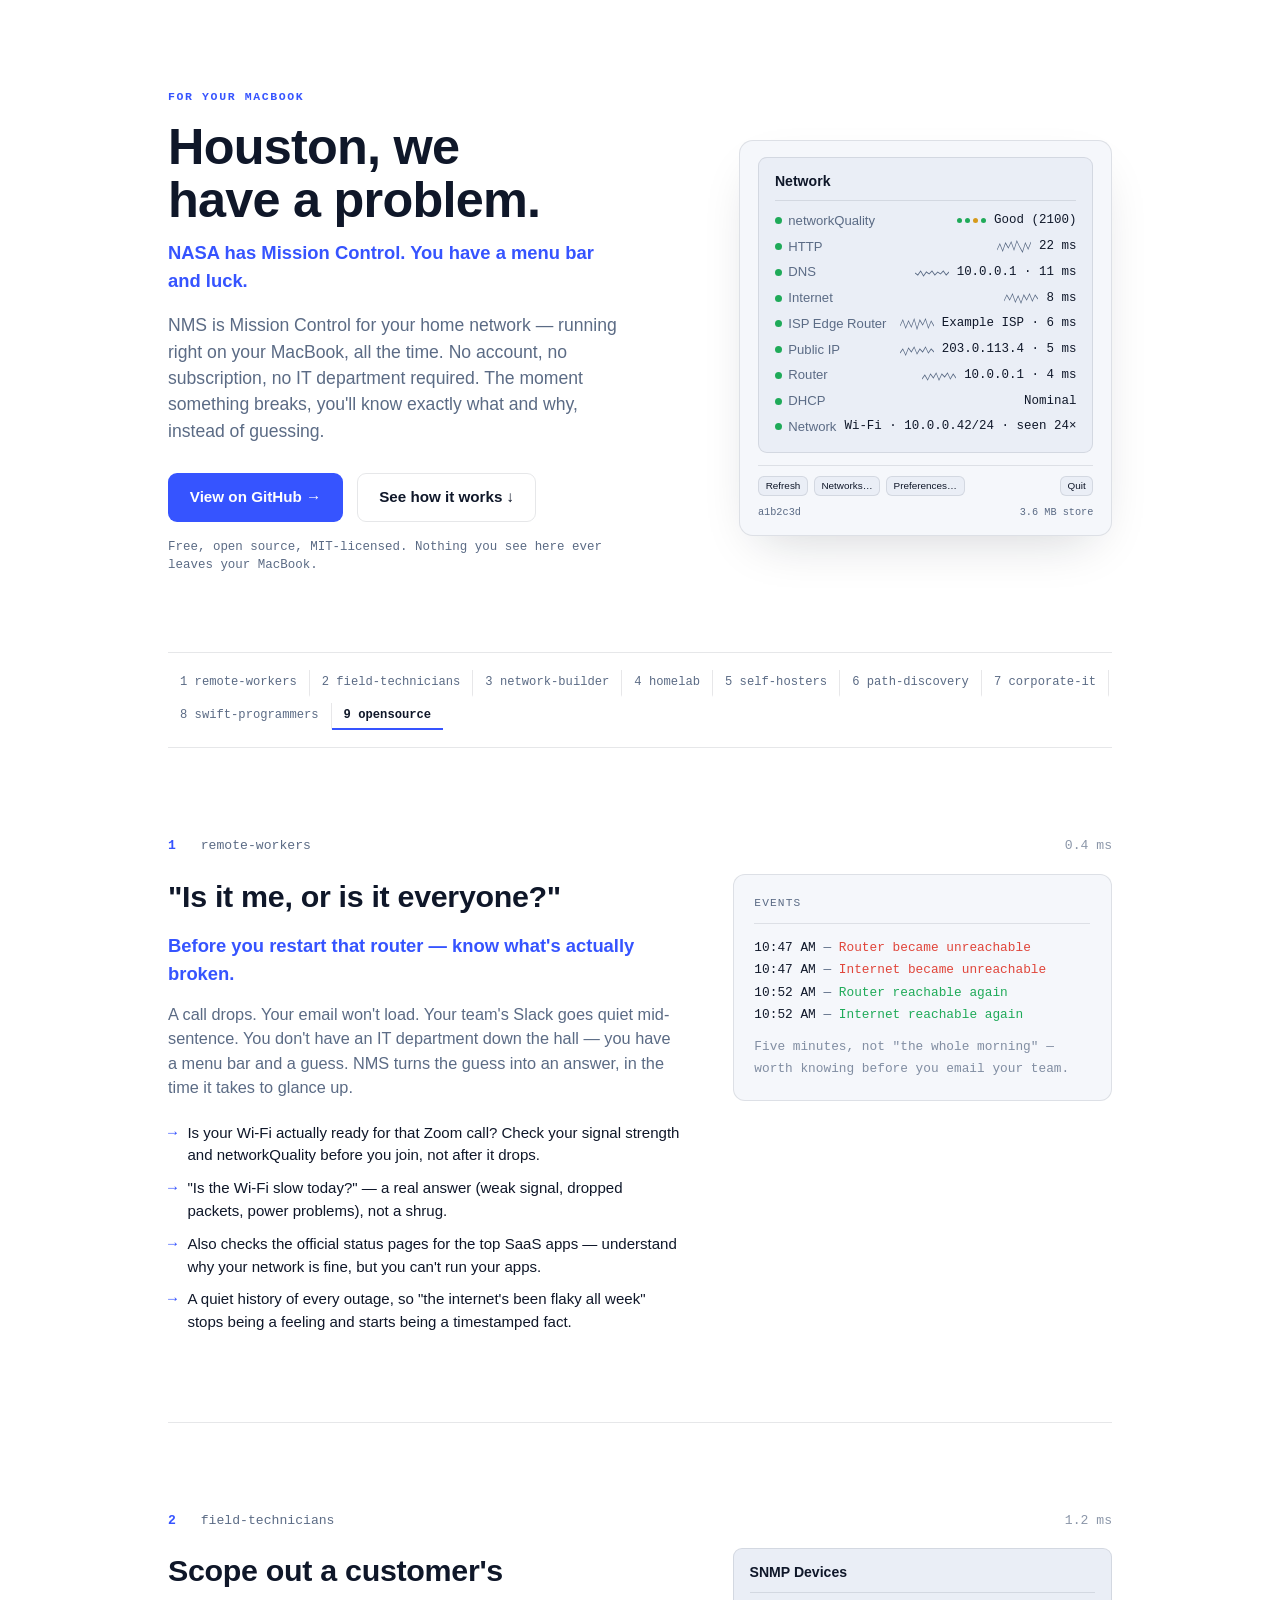
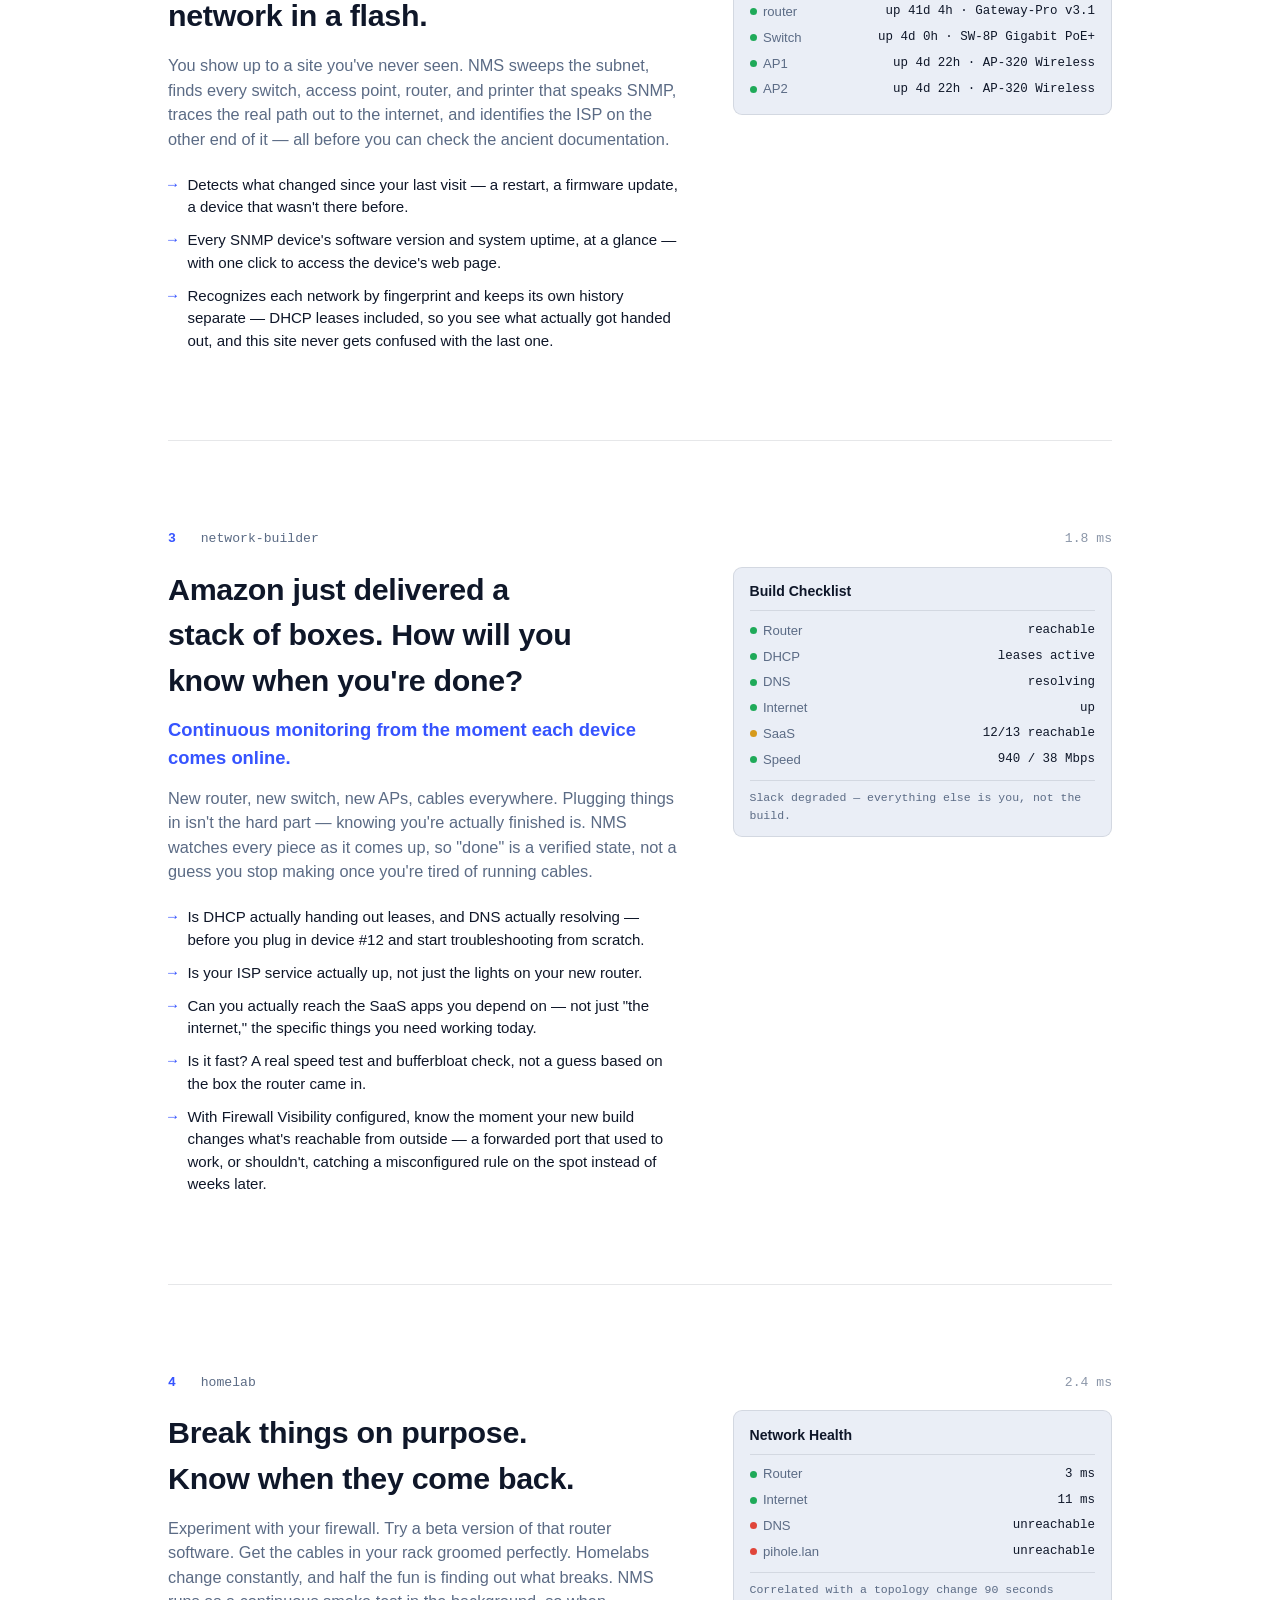
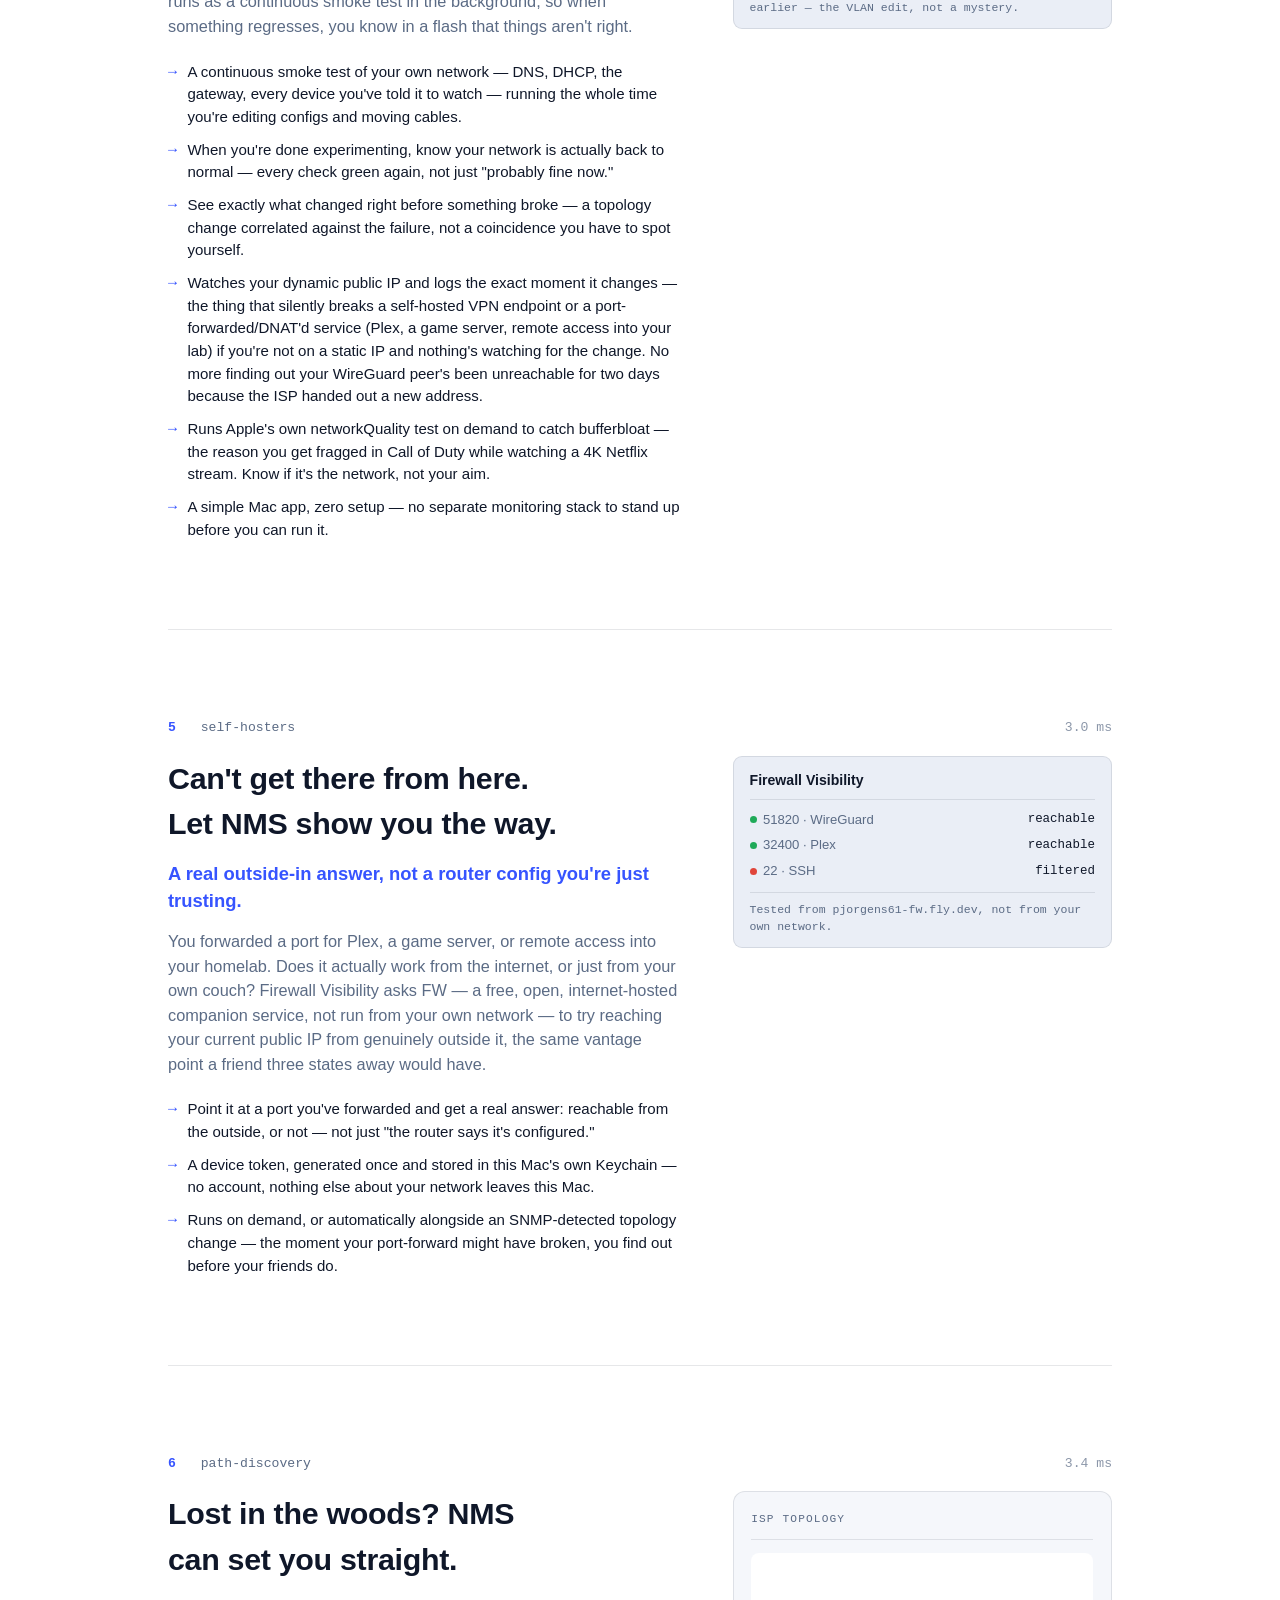
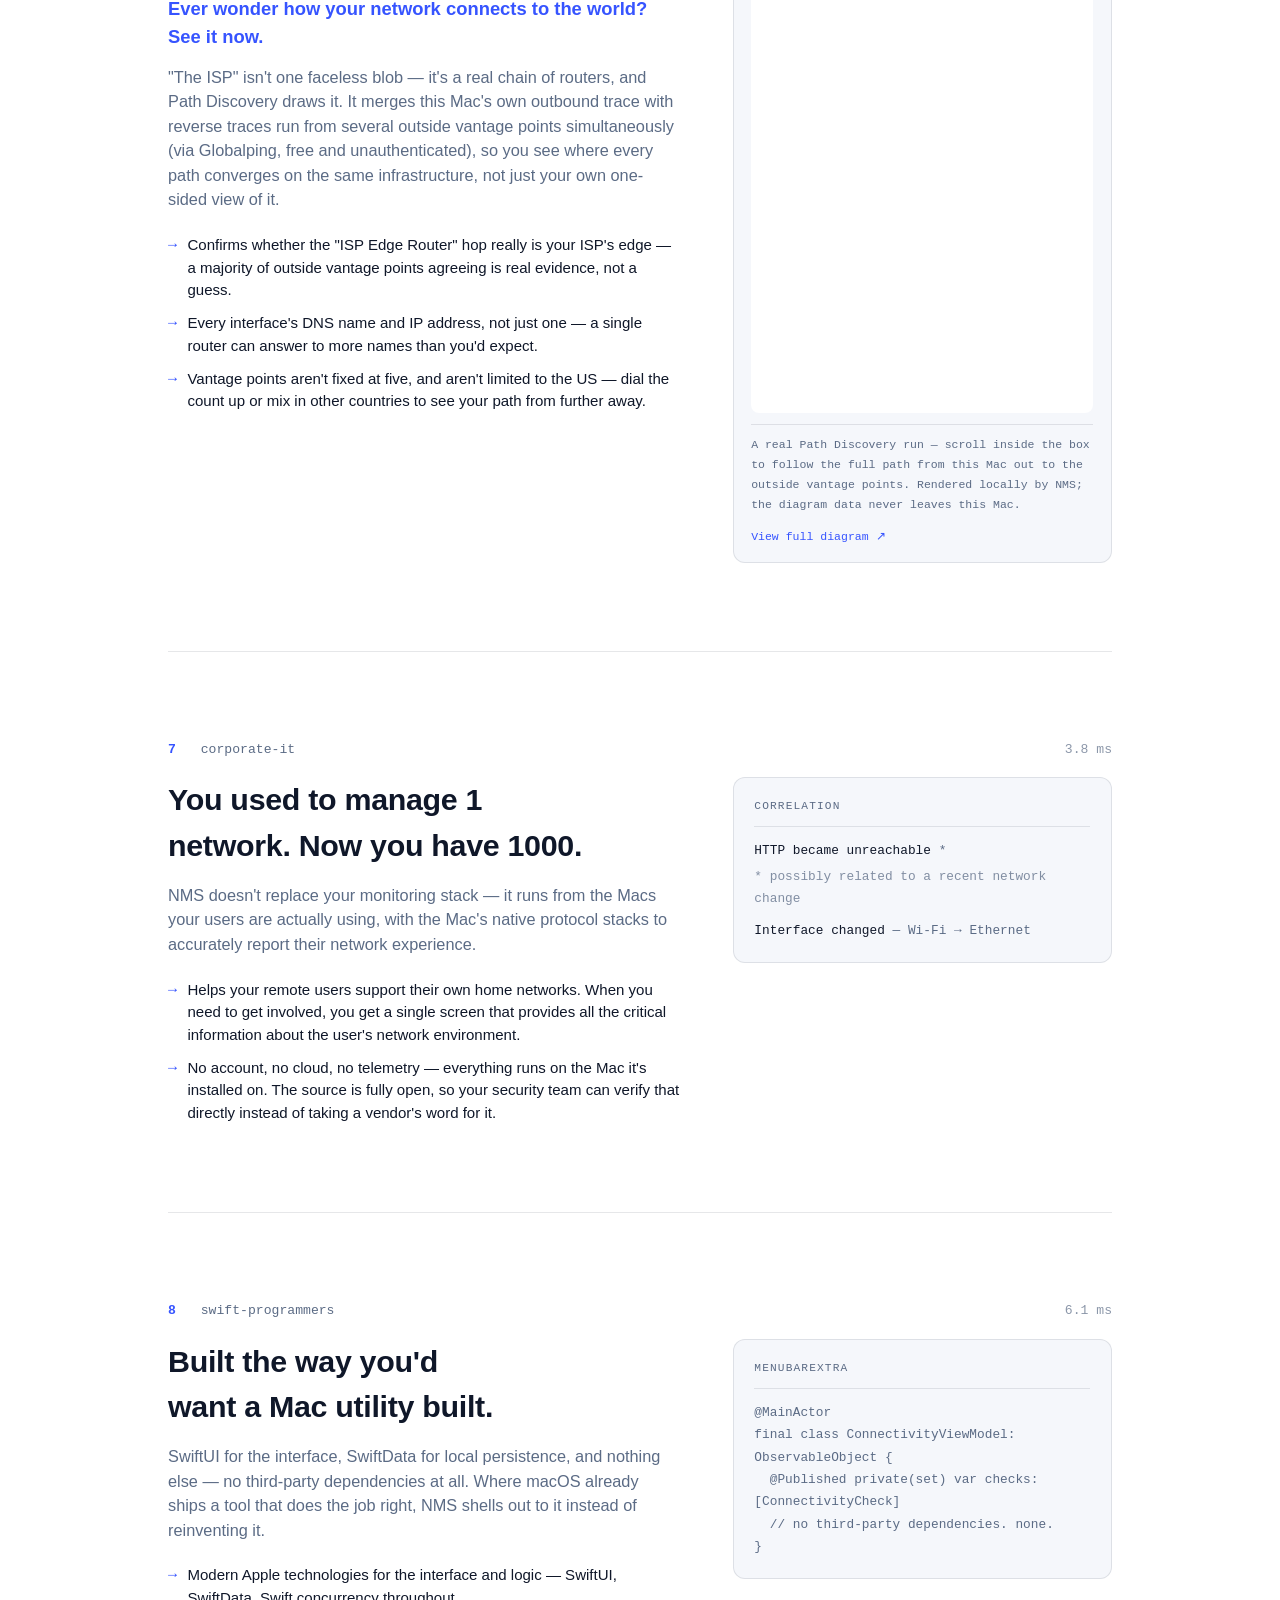
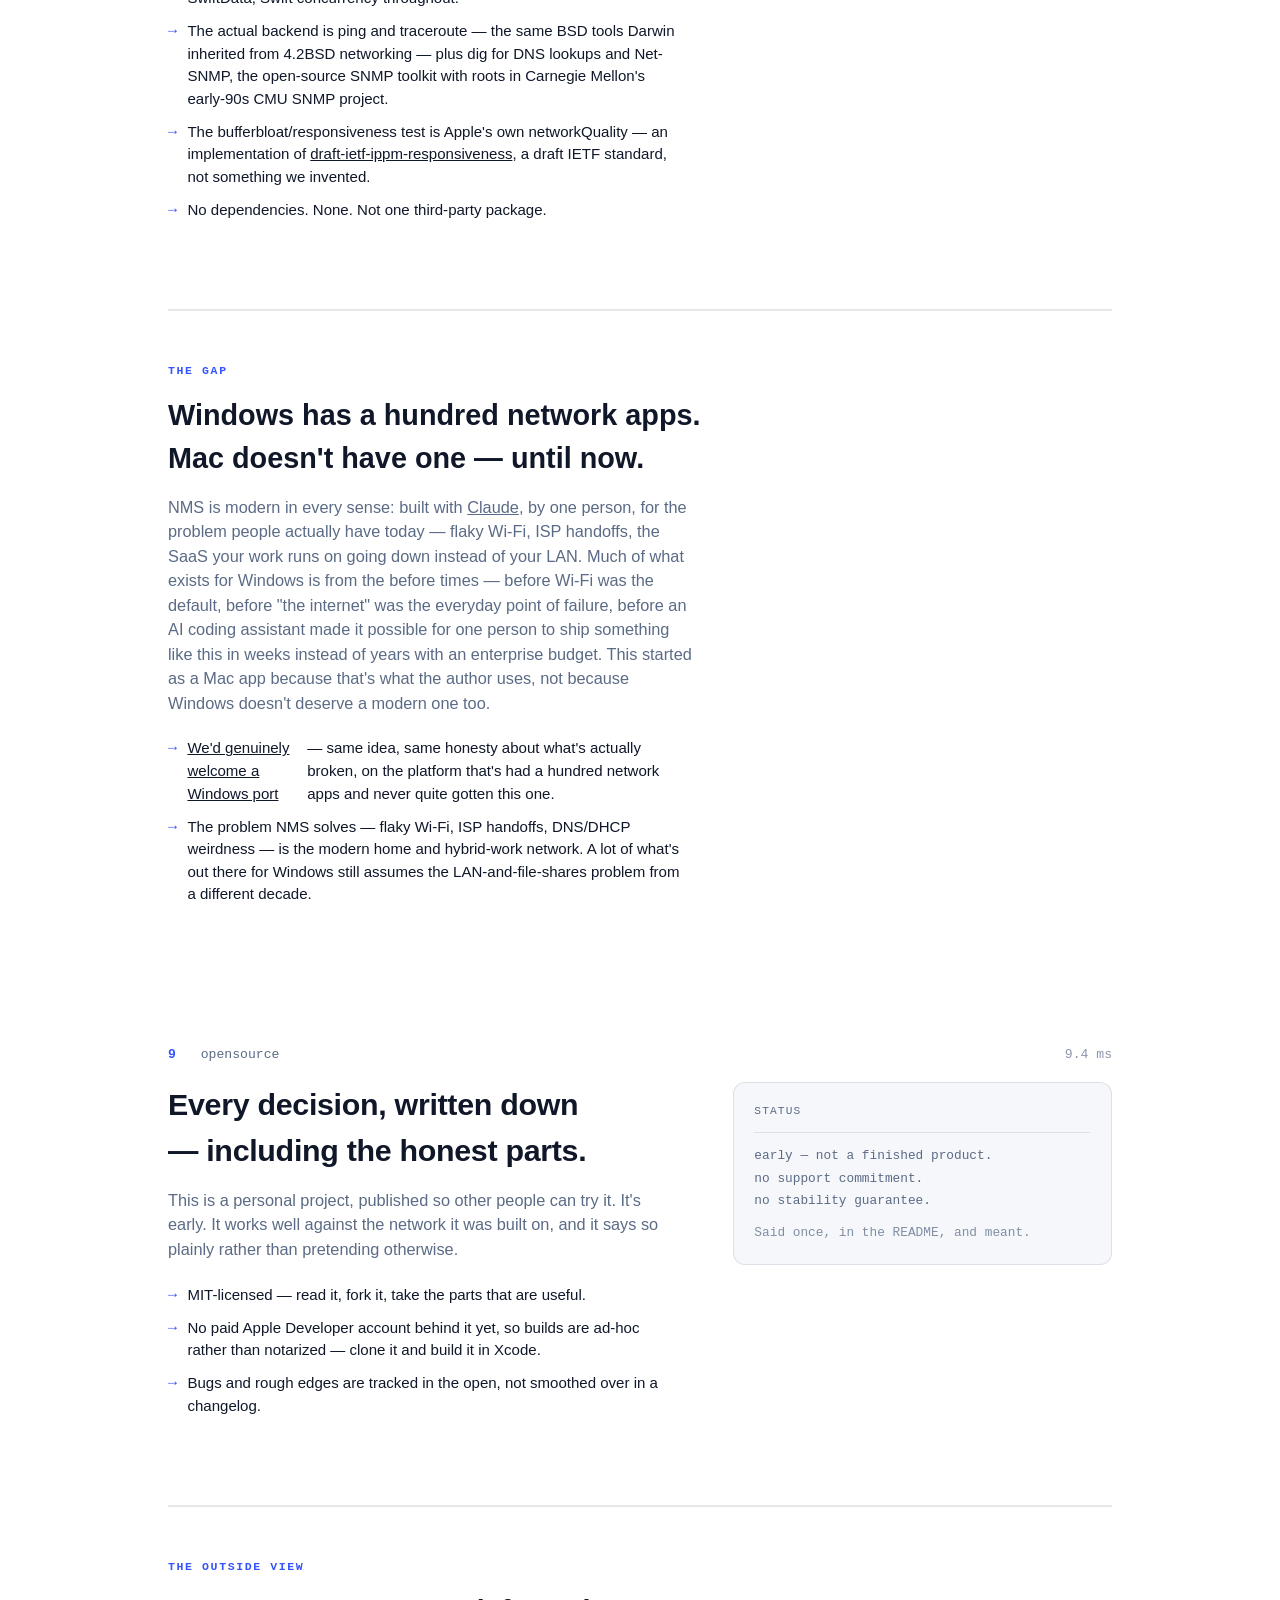
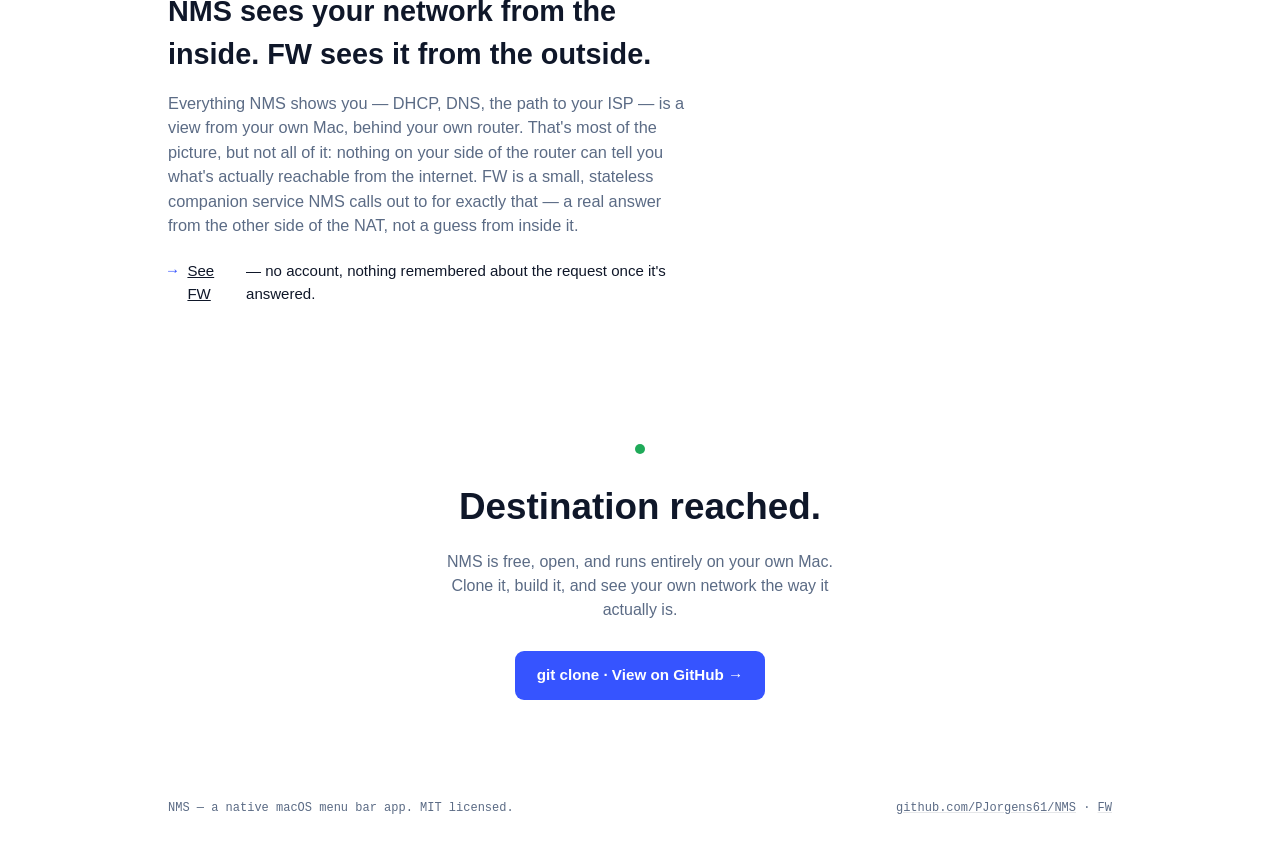
==== commit 1eddac13: "Add network-builder hop, full-size diagram link New hop 3 "network-builder" -- Amazon-box-to-verifie" ====
--- a/index.html
+++ b/index.html
@@ -397,7 +397,14 @@
     font-family: var(--font-mono);
     font-size: 0.72rem;
     color: var(--muted);
-  }
+    display: flex;
+    justify-content: space-between;
+    align-items: baseline;
+    gap: 0.75rem;
+    flex-wrap: wrap;
+  }
+  .topo-caption a { color: var(--accent); text-decoration: none; white-space: nowrap; }
+  .topo-caption a:hover { text-decoration: underline; }
 
   /* ---------- Destination / footer ---------- */
   .destination {
@@ -483,12 +490,13 @@
   <nav class="hop-nav" id="trace">
     <a href="#hop-1">1 remote-workers</a>
     <a href="#hop-2">2 field-technicians</a>
-    <a href="#hop-3">3 homelab</a>
-    <a href="#hop-4">4 self-hosters</a>
-    <a href="#hop-5">5 path-discovery</a>
-    <a href="#hop-6">6 corporate-it</a>
-    <a href="#hop-7">7 swift-programmers</a>
-    <a href="#hop-8">8 opensource</a>
+    <a href="#hop-3">3 network-builder</a>
+    <a href="#hop-4">4 homelab</a>
+    <a href="#hop-5">5 self-hosters</a>
+    <a href="#hop-6">6 path-discovery</a>
+    <a href="#hop-7">7 corporate-it</a>
+    <a href="#hop-8">8 swift-programmers</a>
+    <a href="#hop-9">9 opensource</a>
   </nav>
 
   <section class="hop" id="hop-1">
@@ -545,7 +553,35 @@
   </section>
 
   <section class="hop" id="hop-3">
-    <div class="hop-trace"><span class="n">3</span> homelab <span class="rtt">2.4 ms</span></div>
+    <div class="hop-trace"><span class="n">3</span> network-builder <span class="rtt">1.8 ms</span></div>
+    <div class="hop-grid">
+      <div>
+        <h2>Amazon just delivered a stack of boxes. How will you know when you're done?</h2>
+        <p class="sub-hook">Continuous monitoring from the moment each device comes online.</p>
+        <p class="lede">New router, new switch, new APs, cables everywhere. Plugging things in isn't the hard part — knowing you're actually finished is. NMS watches every piece as it comes up, so "done" is a verified state, not a guess you stop making once you're tired of running cables.</p>
+        <ul class="feat-list">
+          <li><span class="mark">→</span> Is DHCP actually handing out leases, and DNS actually resolving — before you plug in device #12 and start troubleshooting from scratch.</li>
+          <li><span class="mark">→</span> Is your ISP service actually up, not just the lights on your new router.</li>
+          <li><span class="mark">→</span> Can you actually reach the SaaS apps you depend on — not just "the internet," the specific things you need working today.</li>
+          <li><span class="mark">→</span> Is it fast? A real speed test and bufferbloat check, not a guess based on the box the router came in.</li>
+          <li><span class="mark">→</span> With Firewall Visibility configured, know the moment your new build changes what's reachable from outside — a forwarded port that used to work, or shouldn't, catching a misconfigured rule on the spot instead of weeks later.</li>
+        </ul>
+      </div>
+      <div class="mock-card mock-card-wide">
+        <div class="mock-head">Build Checklist</div>
+        <div class="mock-row"><span class="label"><span class="dot dot-ok"></span>Router</span><span class="value">reachable</span></div>
+        <div class="mock-row"><span class="label"><span class="dot dot-ok"></span>DHCP</span><span class="value">leases active</span></div>
+        <div class="mock-row"><span class="label"><span class="dot dot-ok"></span>DNS</span><span class="value">resolving</span></div>
+        <div class="mock-row"><span class="label"><span class="dot dot-ok"></span>Internet</span><span class="value">up</span></div>
+        <div class="mock-row"><span class="label"><span class="dot dot-warn"></span>SaaS</span><span class="value">12/13 reachable</span></div>
+        <div class="mock-row"><span class="label"><span class="dot dot-ok"></span>Speed</span><span class="value">940 / 38 Mbps</span></div>
+        <div style="margin-top:0.5rem; padding-top:0.5rem; border-top:1px solid var(--line); font-family:var(--font-mono); font-size:0.72rem; color:var(--muted);">Slack degraded — everything else is you, not the build.</div>
+      </div>
+    </div>
+  </section>
+
+  <section class="hop" id="hop-4">
+    <div class="hop-trace"><span class="n">4</span> homelab <span class="rtt">2.4 ms</span></div>
     <div class="hop-grid">
       <div>
         <h2>Break things on purpose. Know when they come back.</h2>
@@ -570,8 +606,8 @@
     </div>
   </section>
 
-  <section class="hop" id="hop-4">
-    <div class="hop-trace"><span class="n">4</span> self-hosters <span class="rtt">3.0 ms</span></div>
+  <section class="hop" id="hop-5">
+    <div class="hop-trace"><span class="n">5</span> self-hosters <span class="rtt">3.0 ms</span></div>
     <div class="hop-grid">
       <div>
         <h2>Can't get there from here. Let NMS show you the way.</h2>
@@ -593,8 +629,8 @@
     </div>
   </section>
 
-  <section class="hop" id="hop-5">
-    <div class="hop-trace"><span class="n">5</span> path-discovery <span class="rtt">3.4 ms</span></div>
+  <section class="hop" id="hop-6">
+    <div class="hop-trace"><span class="n">6</span> path-discovery <span class="rtt">3.4 ms</span></div>
     <div class="hop-grid">
       <div>
         <h2>Lost in the woods? NMS can set you straight.</h2>
@@ -706,13 +742,16 @@
 <text class="topo-label" x="2680.5" y="1370.8"><tspan x="2680.5" dy="0">Berlin, DE · IONOS · ASN 8560</tspan></text>
 </svg>
         </div>
-        <div class="topo-caption">A real Path Discovery run — scroll inside the box to follow the full path from this Mac out to the outside vantage points. Rendered locally by NMS; the diagram data never leaves this Mac.</div>
-      </div>
-    </div>
-  </section>
-
-  <section class="hop" id="hop-6">
-    <div class="hop-trace"><span class="n">6</span> corporate-it <span class="rtt">3.8 ms</span></div>
+        <div class="topo-caption">
+          <span>A real Path Discovery run — scroll inside the box to follow the full path from this Mac out to the outside vantage points. Rendered locally by NMS; the diagram data never leaves this Mac.</span>
+          <a href="topology-diagram.html" target="_blank" rel="noopener">View full diagram ↗</a>
+        </div>
+      </div>
+    </div>
+  </section>
+
+  <section class="hop" id="hop-7">
+    <div class="hop-trace"><span class="n">7</span> corporate-it <span class="rtt">3.8 ms</span></div>
     <div class="hop-grid">
       <div>
         <h2>You used to manage 1 network. Now you have 1000.</h2>
@@ -731,8 +770,8 @@
     </div>
   </section>
 
-  <section class="hop" id="hop-7">
-    <div class="hop-trace"><span class="n">7</span> swift-programmers <span class="rtt">6.1 ms</span></div>
+  <section class="hop" id="hop-8">
+    <div class="hop-trace"><span class="n">8</span> swift-programmers <span class="rtt">6.1 ms</span></div>
     <div class="hop-grid">
       <div>
         <h2>Built the way you'd want a Mac utility built.</h2>
@@ -765,8 +804,8 @@
     </ul>
   </section>
 
-  <section class="hop" id="hop-8">
-    <div class="hop-trace"><span class="n">8</span> opensource <span class="rtt">9.4 ms</span></div>
+  <section class="hop" id="hop-9">
+    <div class="hop-trace"><span class="n">9</span> opensource <span class="rtt">9.4 ms</span></div>
     <div class="hop-grid">
       <div>
         <h2>Every decision, written down — including the honest parts.</h2>
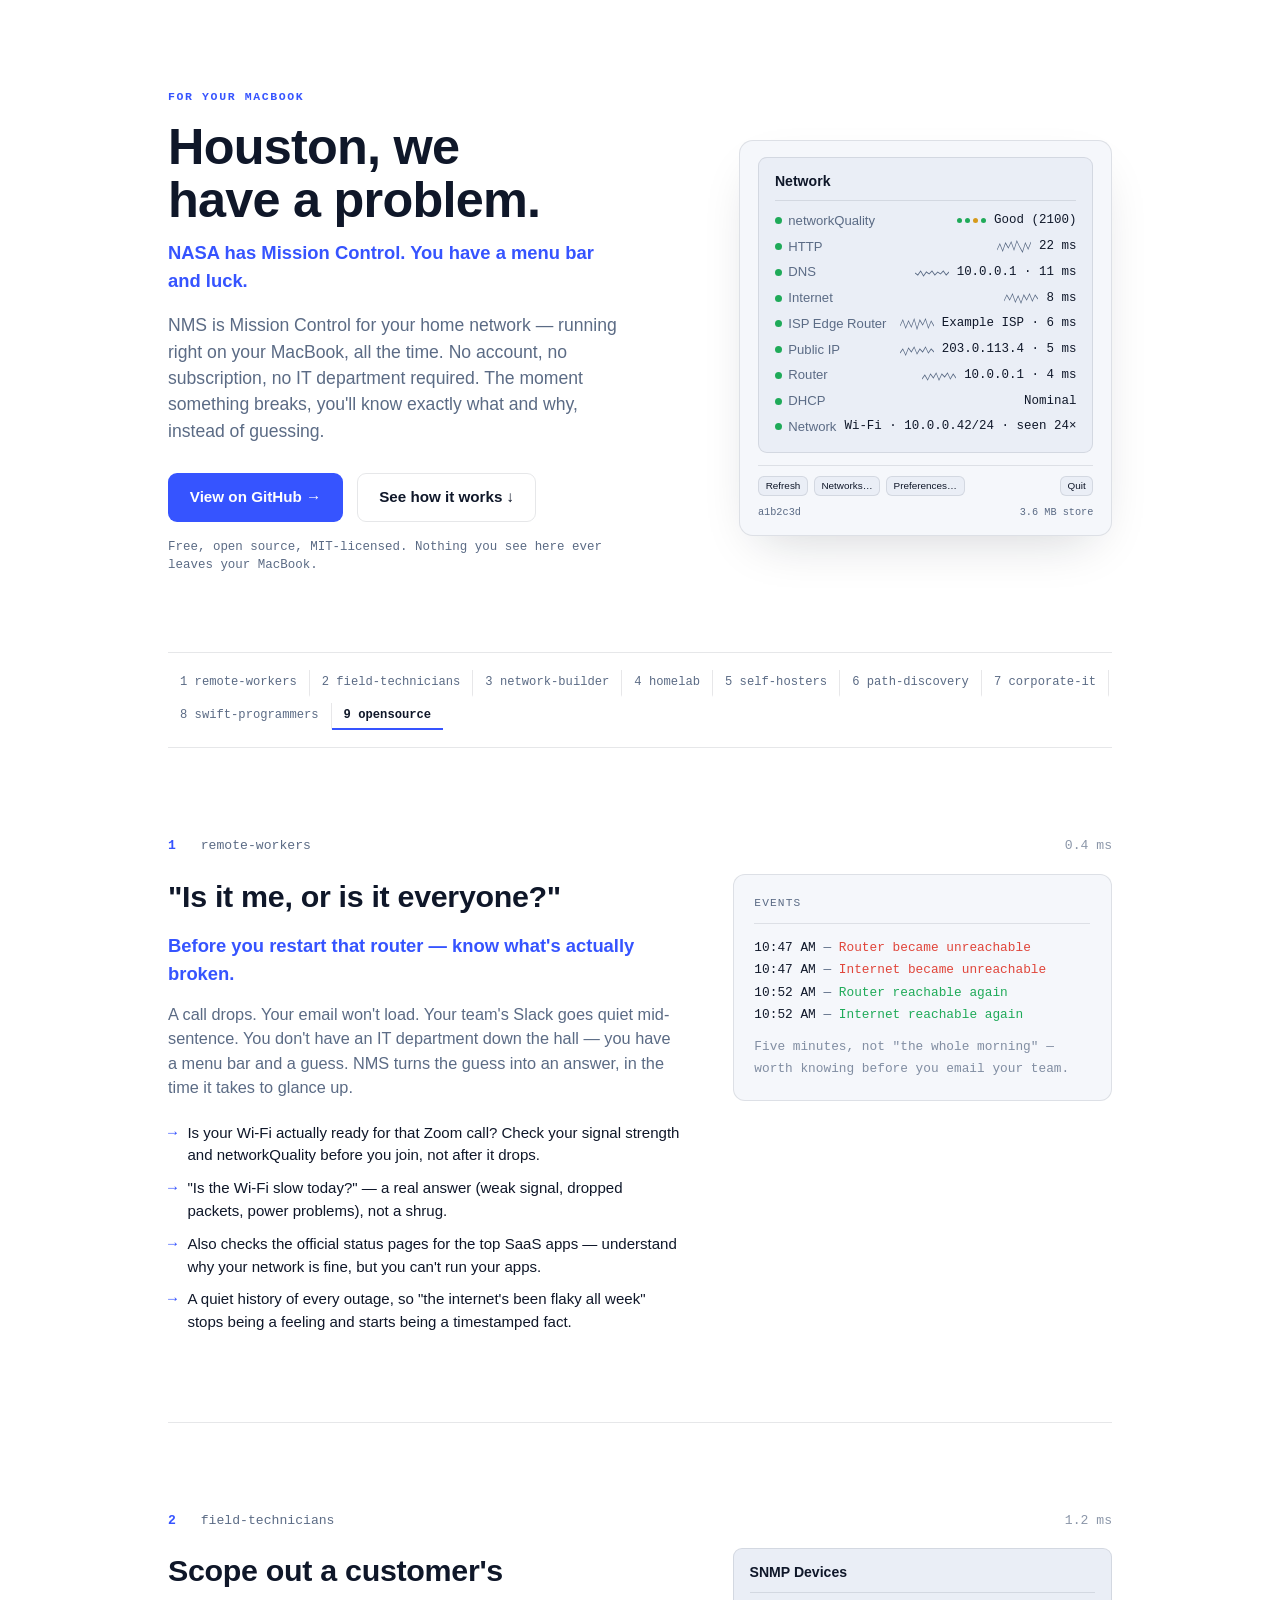
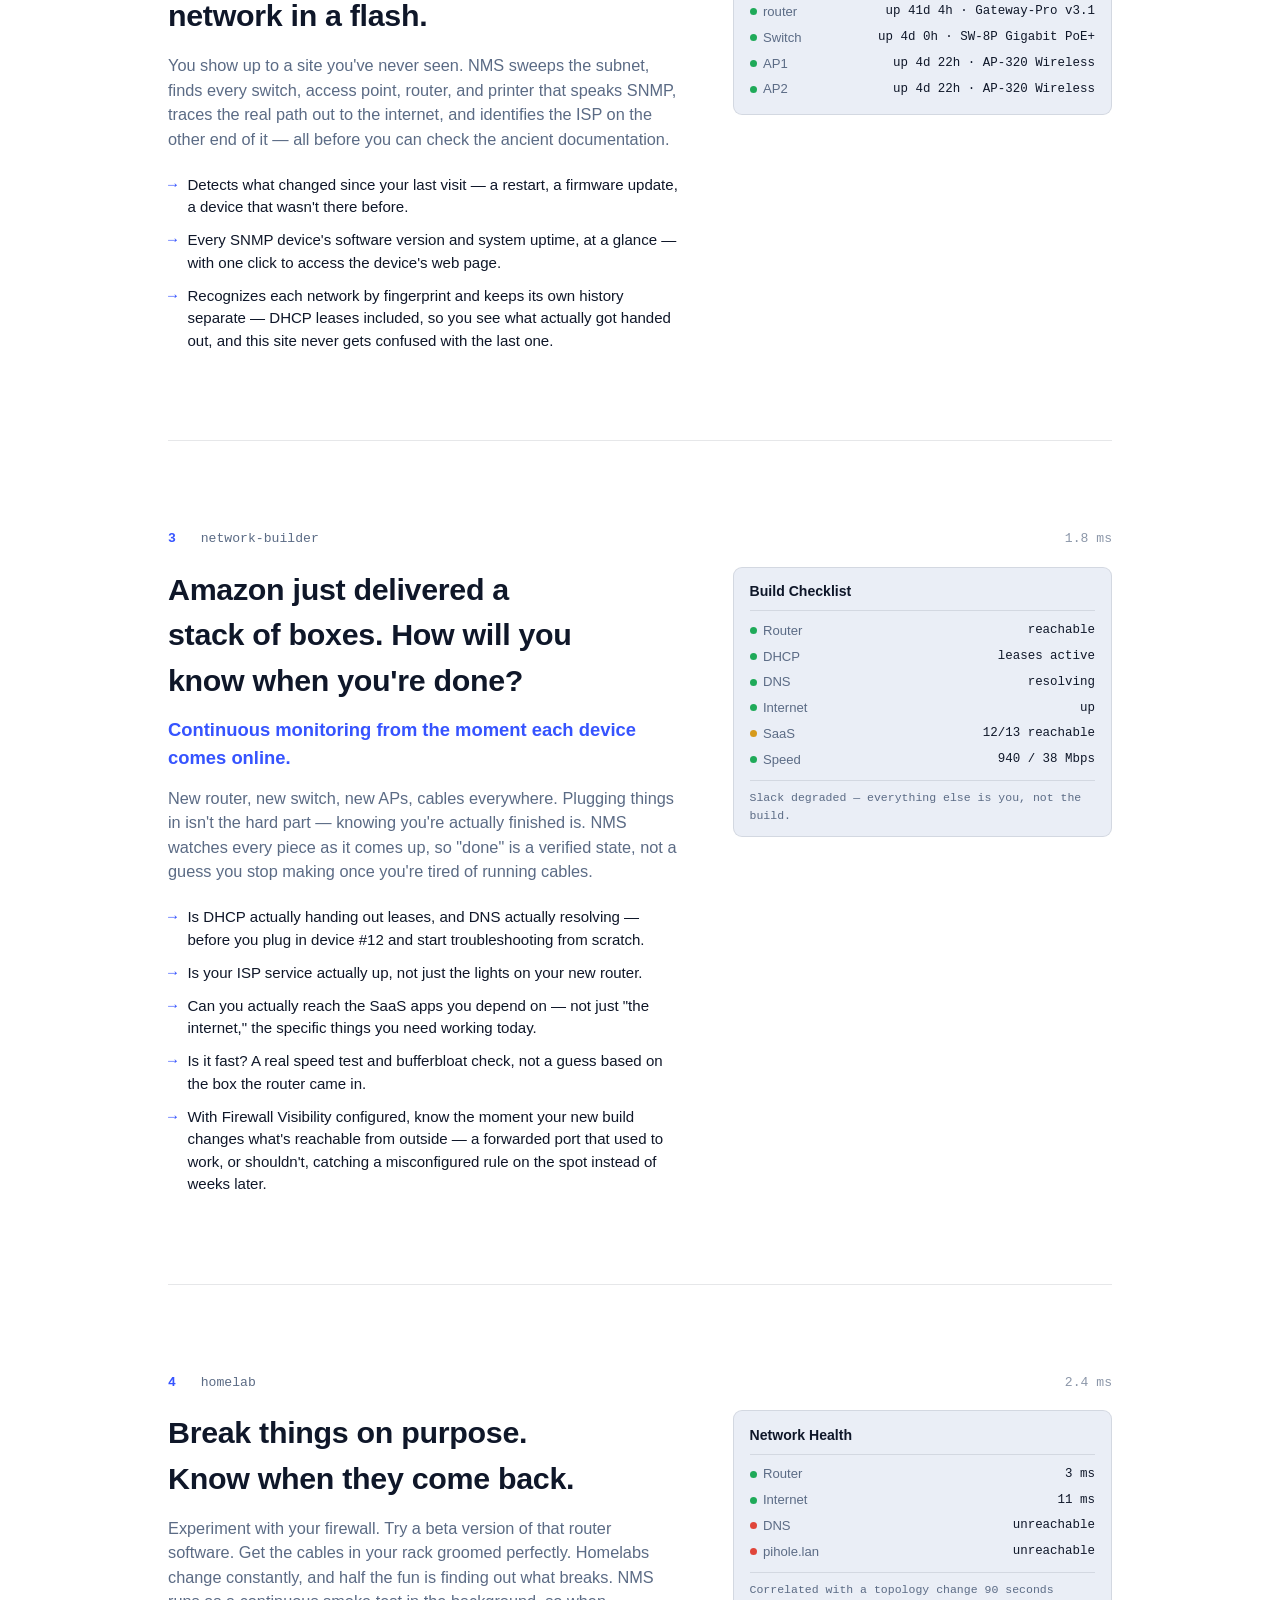
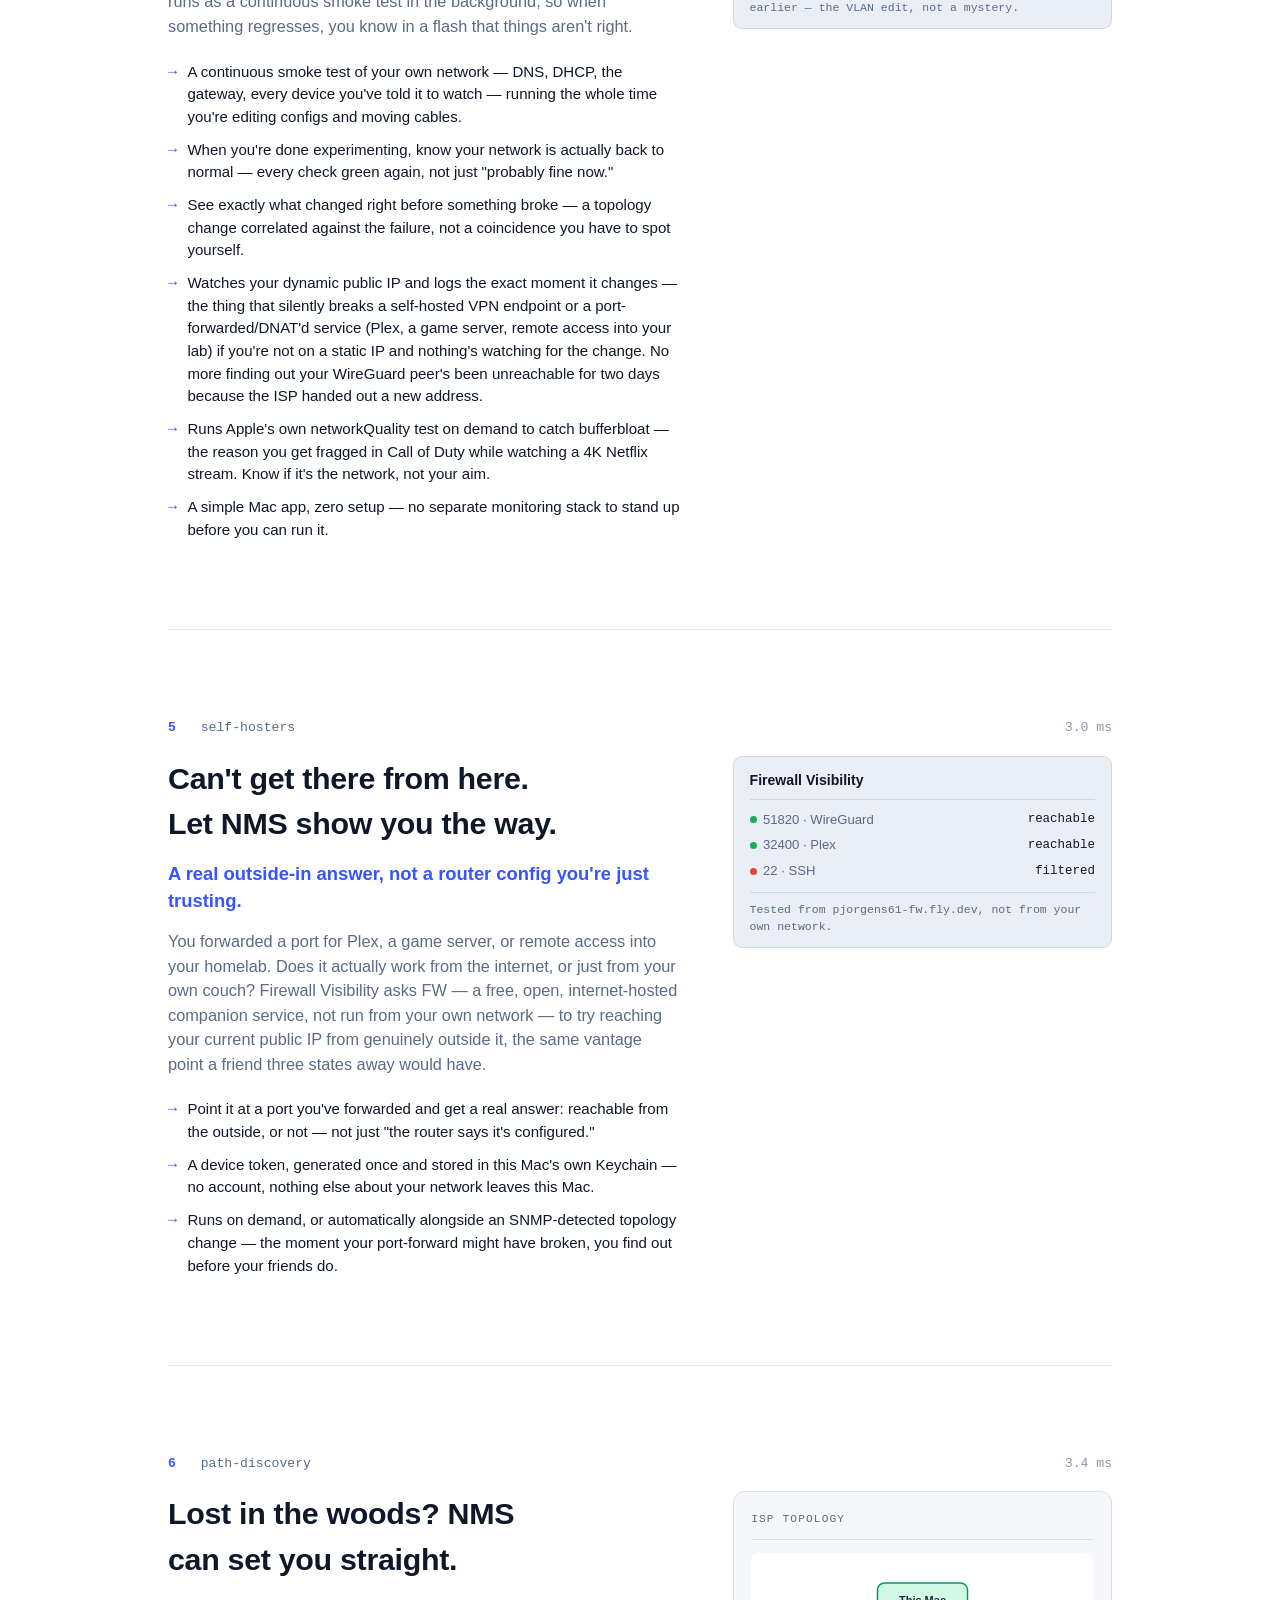
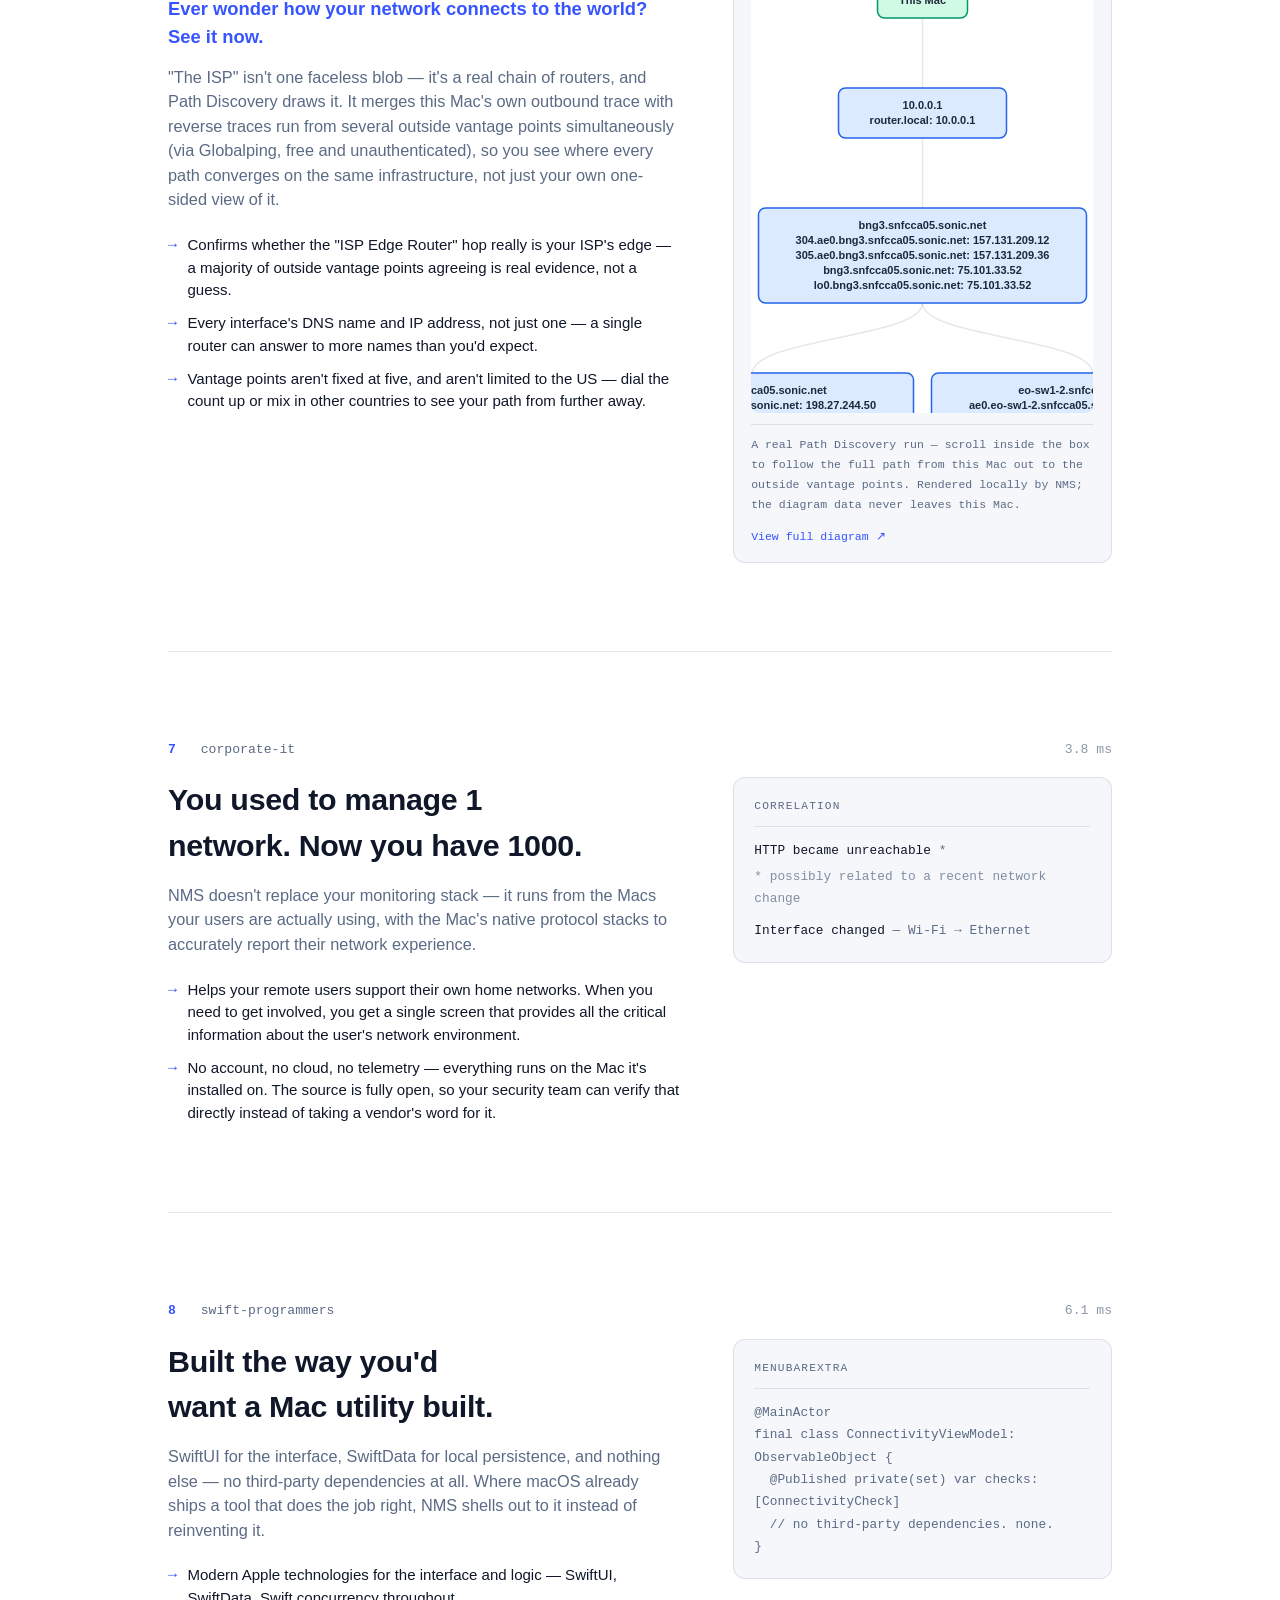
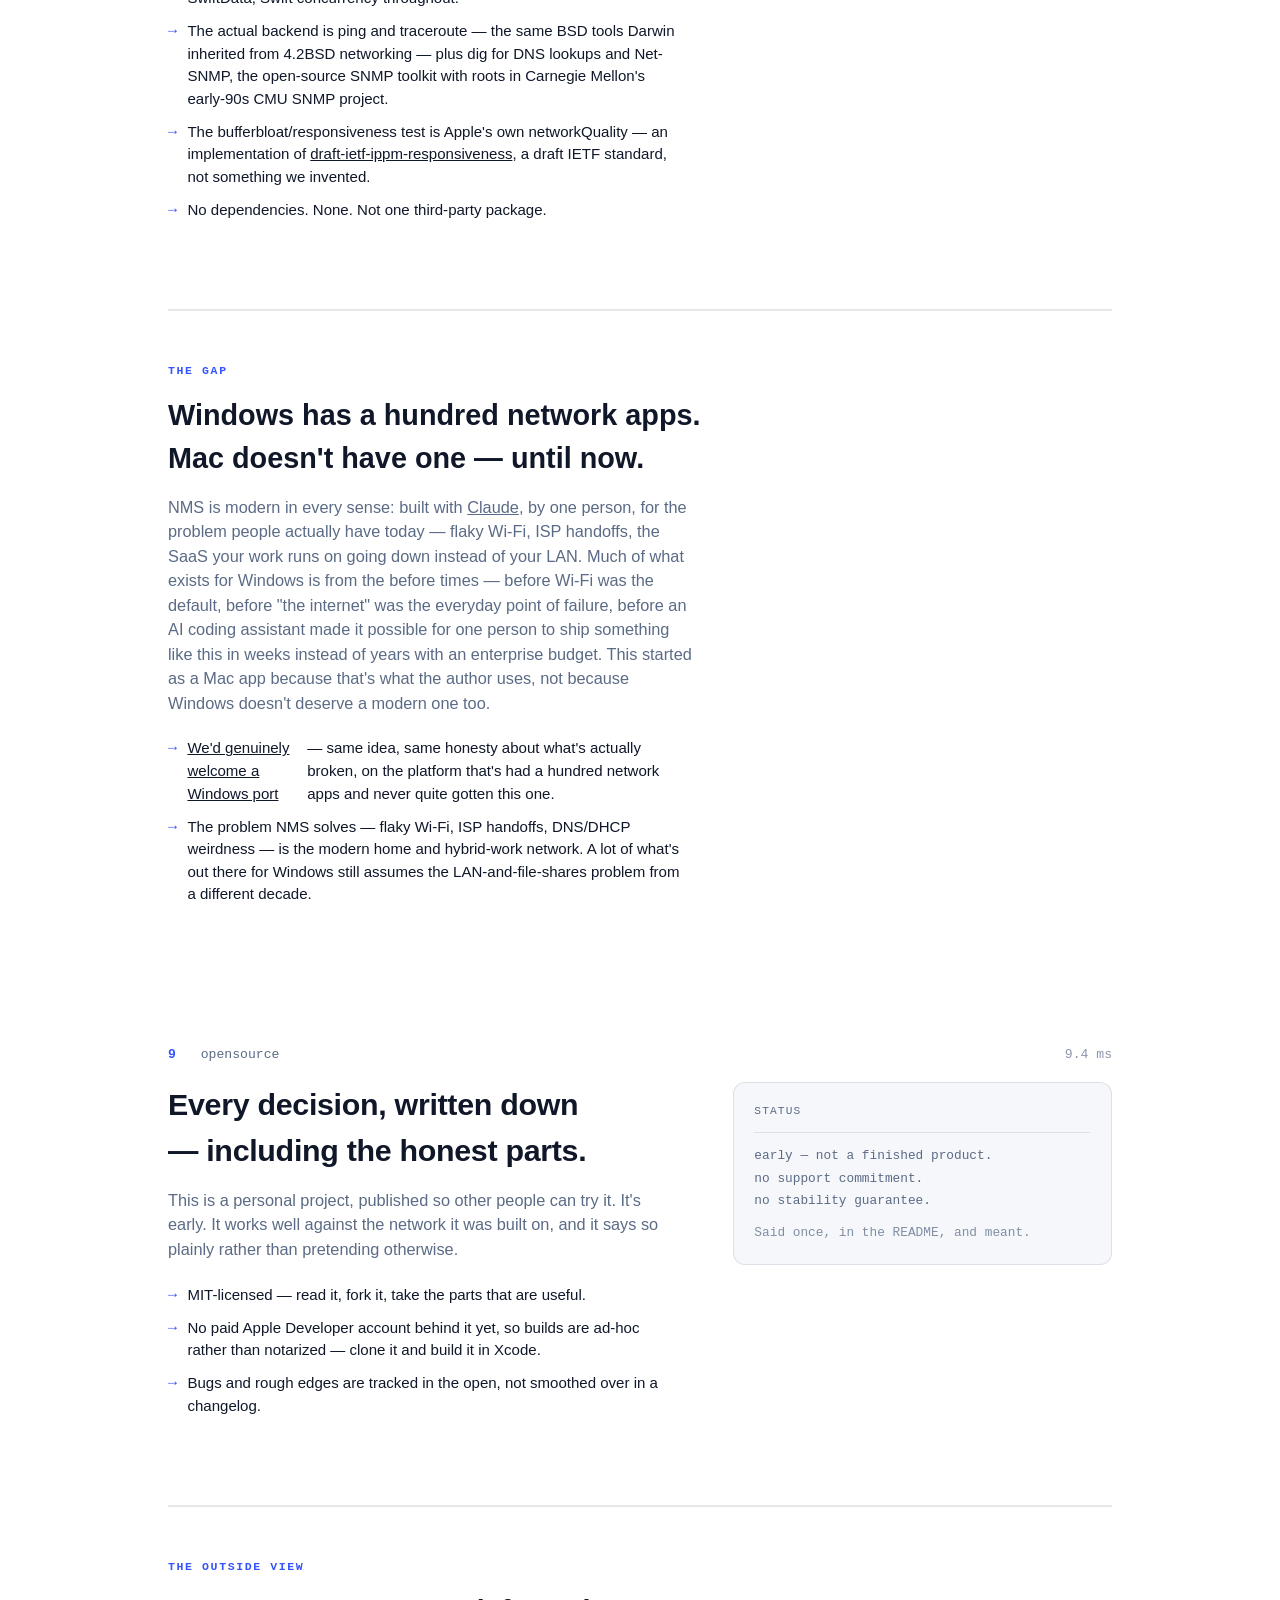
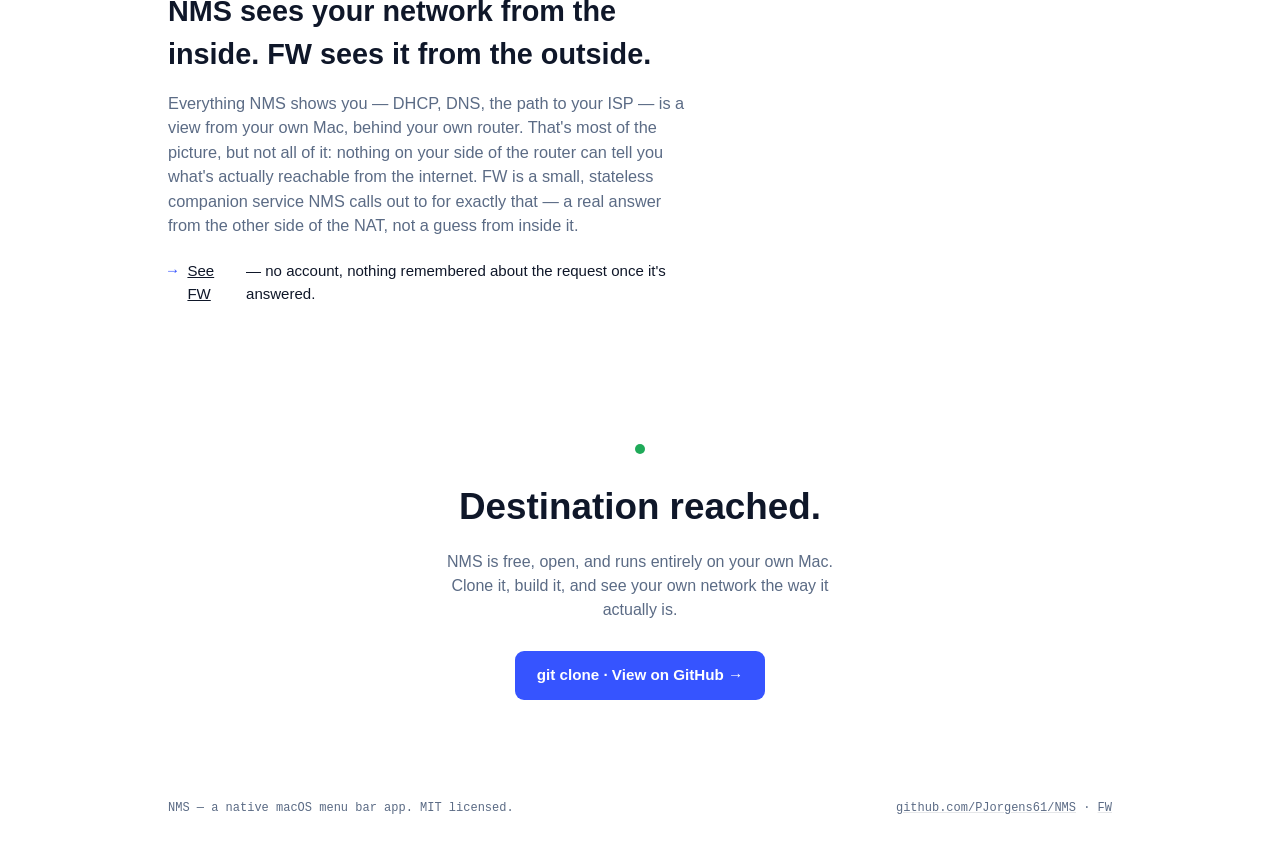
==== commit 3b8e08a2: "Topology diagram: render at native size, center horizontally by default Raised directly ("the topolo" ====
--- a/index.html
+++ b/index.html
@@ -668,7 +668,7 @@
              legible size instead of being squashed to the panel's
              width. -->
         <div class="topo-scroll">
-<svg class="mini-topo real-topo" viewBox="0 0 2807 1415" width="1684" height="849" role="img" aria-label="ISP topology diagram: this Mac at top, expanding down through router and ISP hops, to ten external vantage points at bottom that corroborate the path.">
+<svg class="mini-topo real-topo" viewBox="0 0 2807 1415" width="2807" height="1415" role="img" aria-label="ISP topology diagram: this Mac at top, expanding down through router and ISP hops, to ten external vantage points at bottom that corroborate the path.">
 <path class="topo-line" d="M1403.5,65.0 C1403.5,100.0 1403.5,100.0 1403.5,135.0"/>
 <path class="topo-line" d="M1403.5,185.0 C1403.5,220.0 1403.5,220.0 1403.5,255.0"/>
 <path class="topo-line" d="M1403.5,350.0 C1403.5,385.0 1233.5,385.0 1233.5,420.0"/>
@@ -882,6 +882,21 @@
     }, { rootMargin: '-45% 0px -50% 0px', threshold: 0 });
     hops.forEach((hop) => spy.observe(hop));
   }
+
+  // Real diagram renders at native pixel size (raised directly -- "the
+  // topology diagram won't enlarge, it's too small to read by default":
+  // it had been scaled down 40% to fit the box, shrinking the text past
+  // legible). At native size the diagram is much wider than the box, and
+  // its content is horizontally centered within that width, so the
+  // default top-left scroll position opens on empty space instead of
+  // "This Mac." Center the initial horizontal scroll on the content
+  // instead -- vertical scroll (top-to-bottom, "This Mac" first) still
+  // starts at 0 as intended.
+  const topoScroll = document.querySelector('.topo-scroll');
+  const topoSvg = topoScroll?.querySelector('svg');
+  if (topoScroll && topoSvg) {
+    topoScroll.scrollLeft = (topoSvg.clientWidth - topoScroll.clientWidth) / 2;
+  }
 </script>
 </body>
 </html>
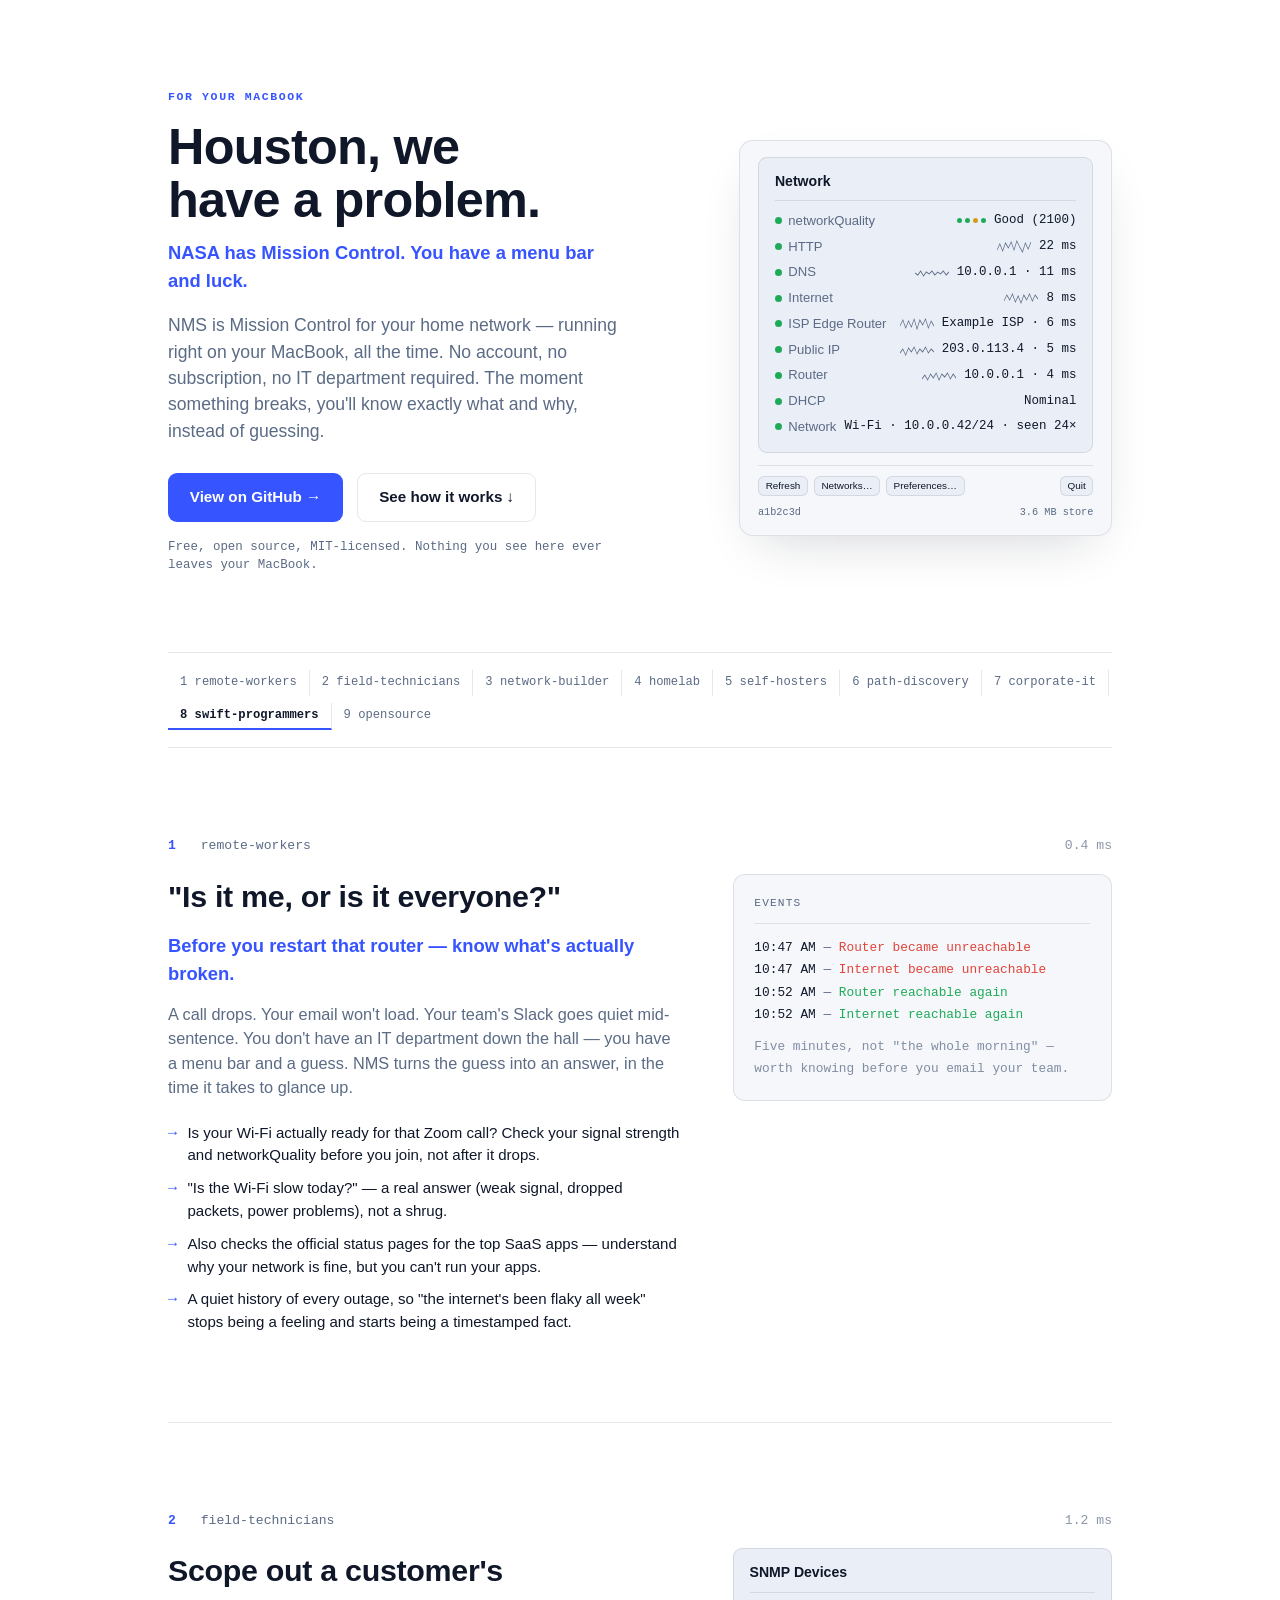
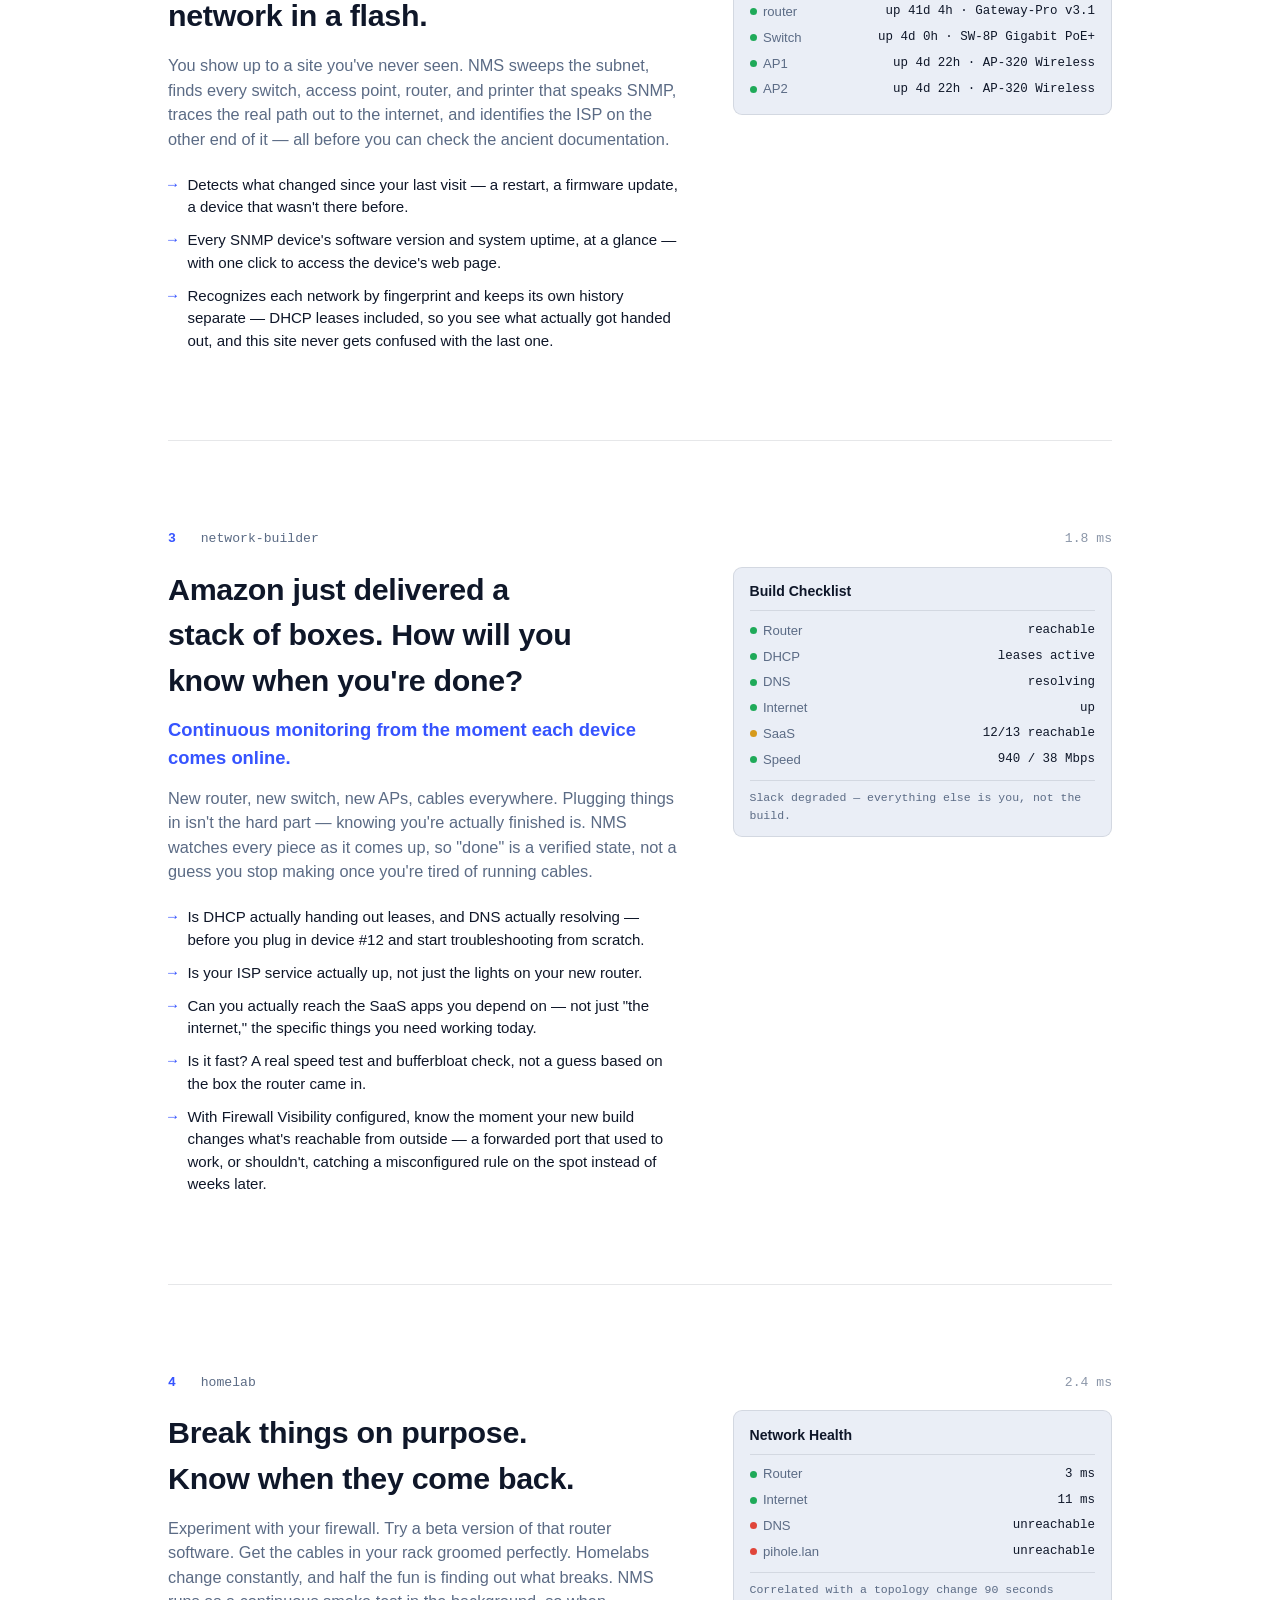
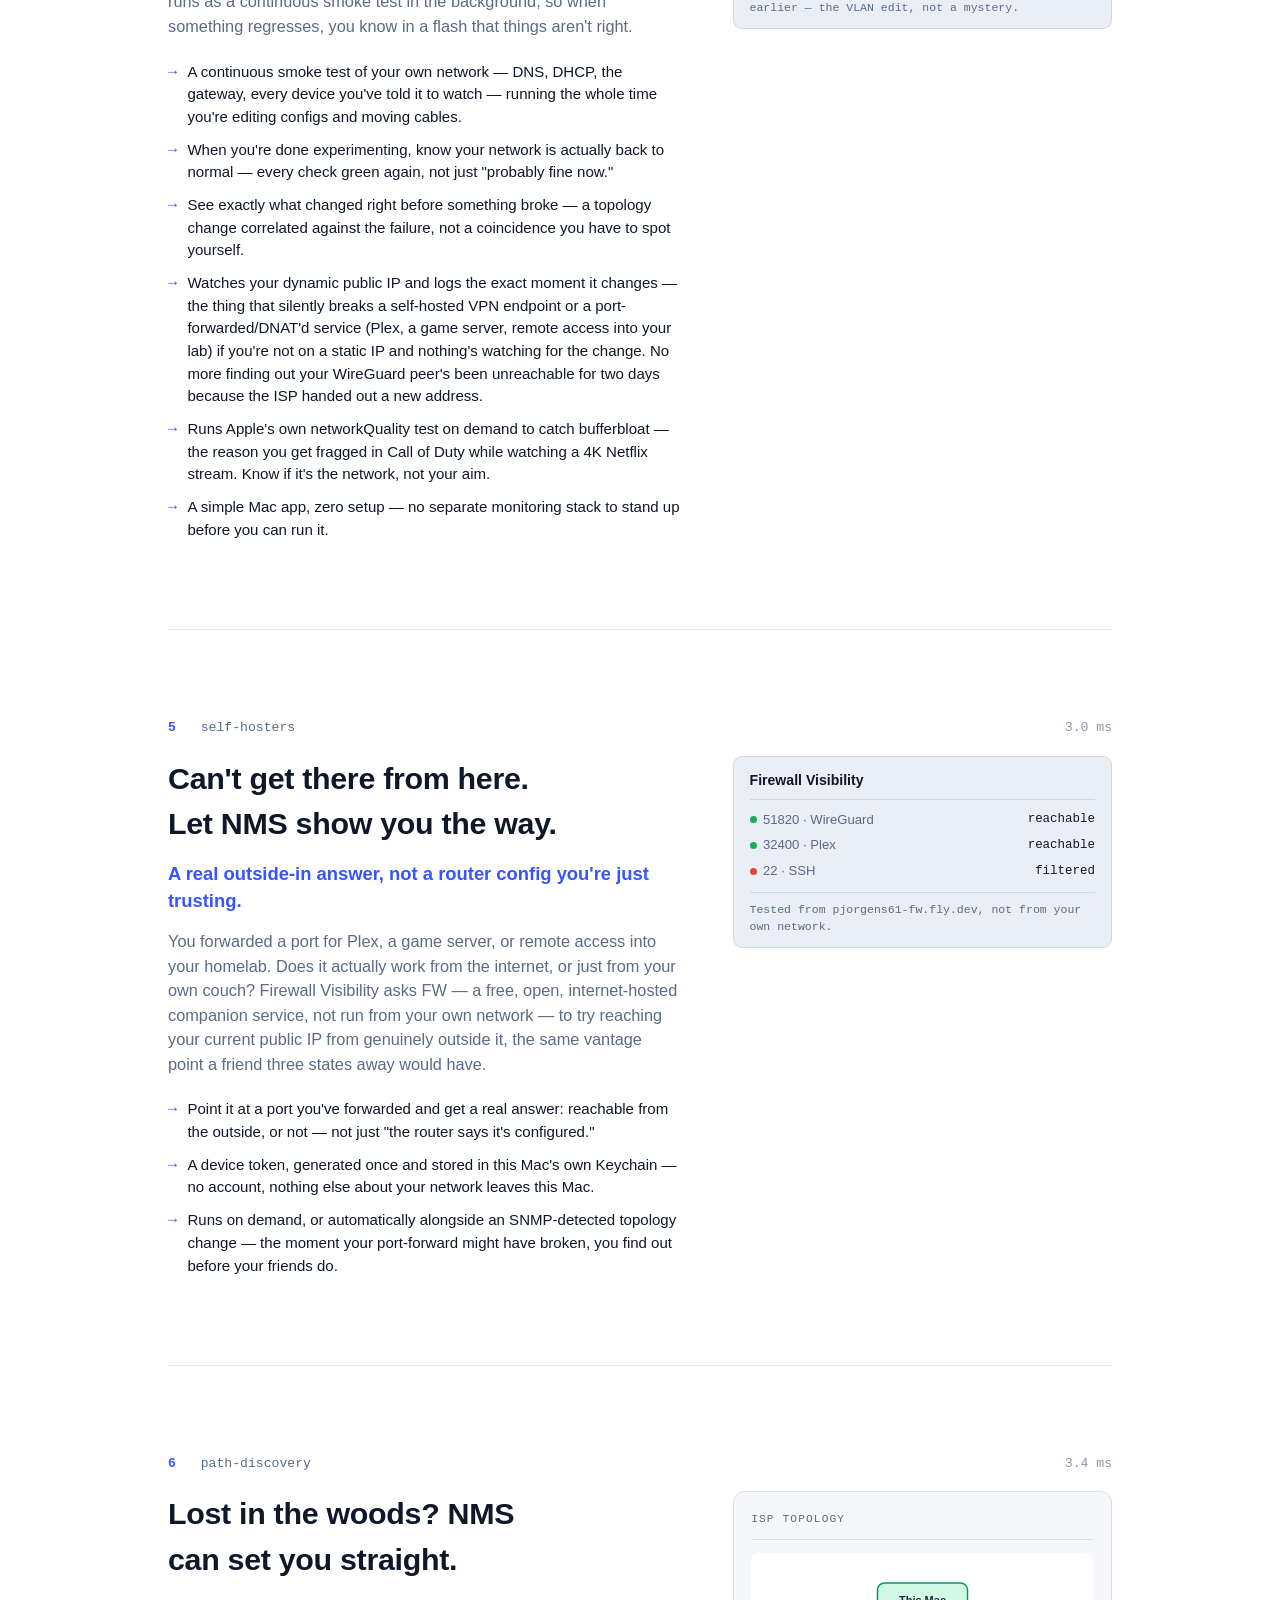
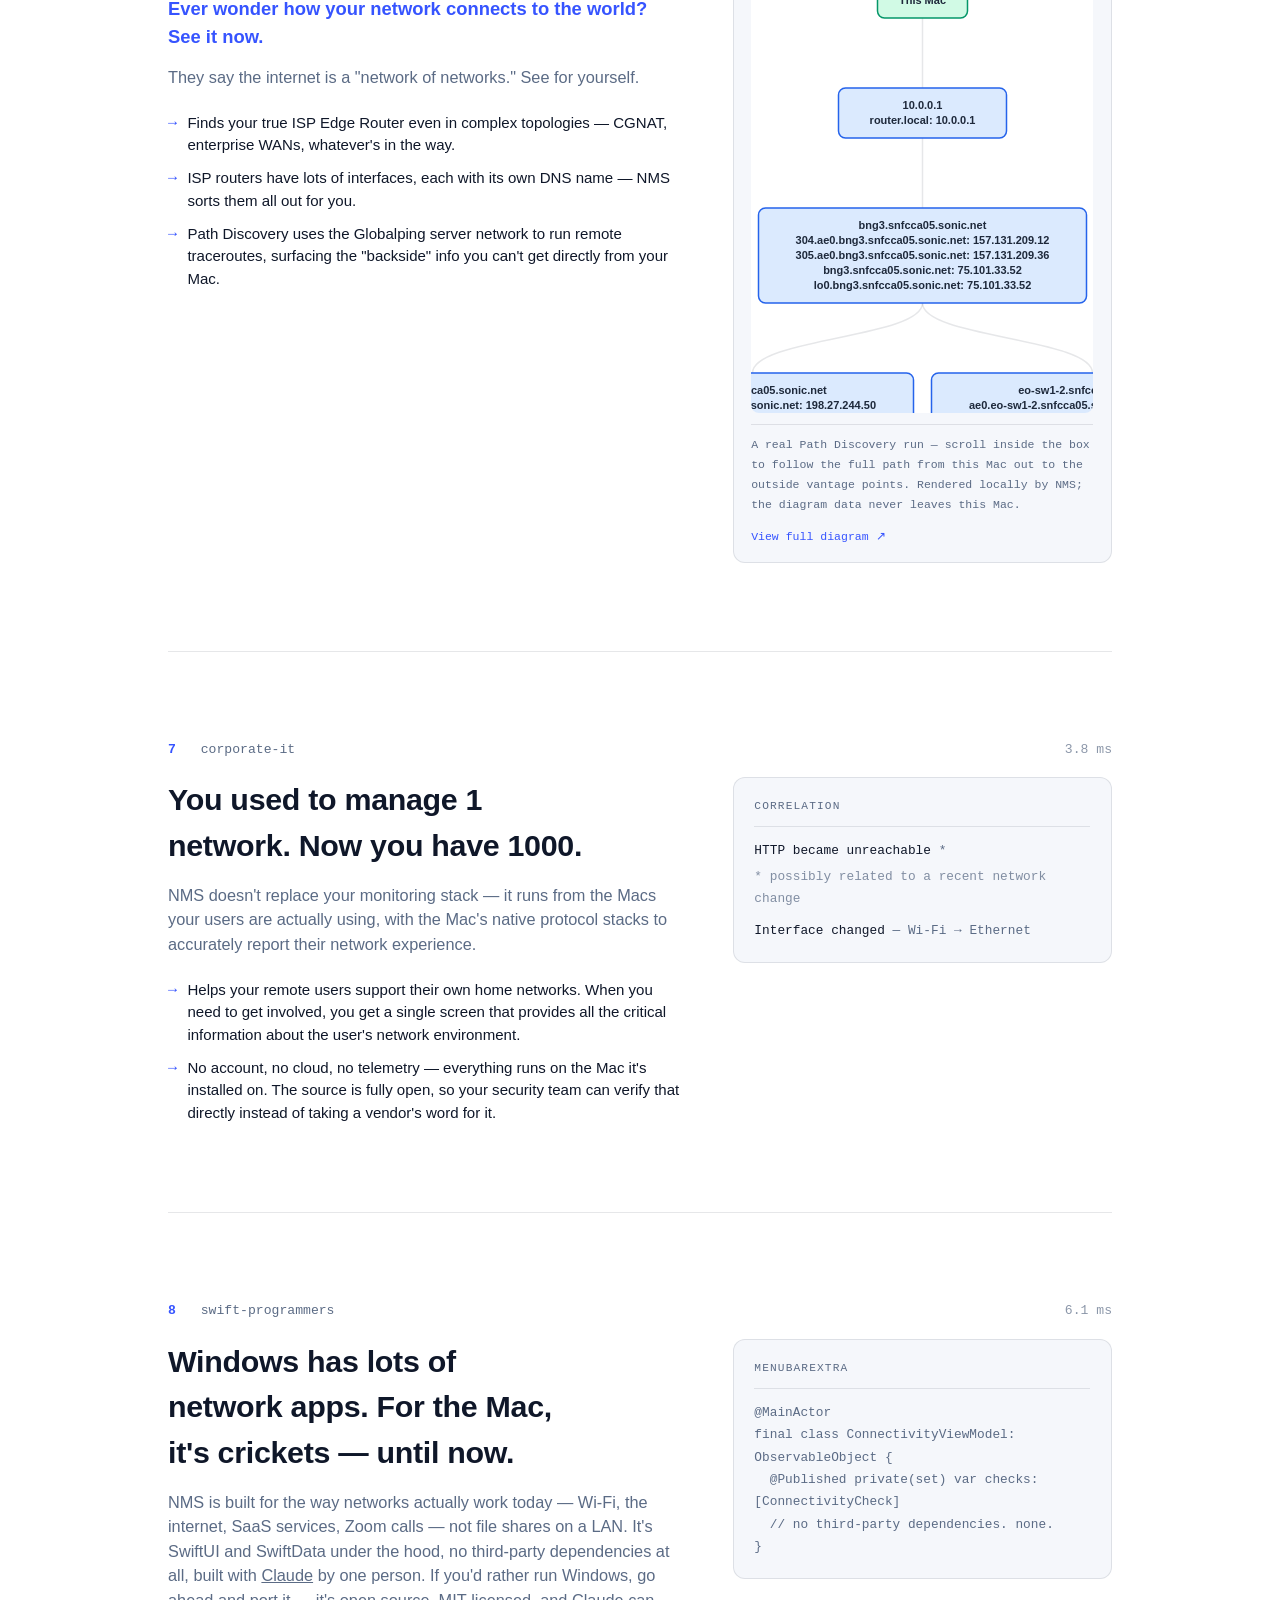
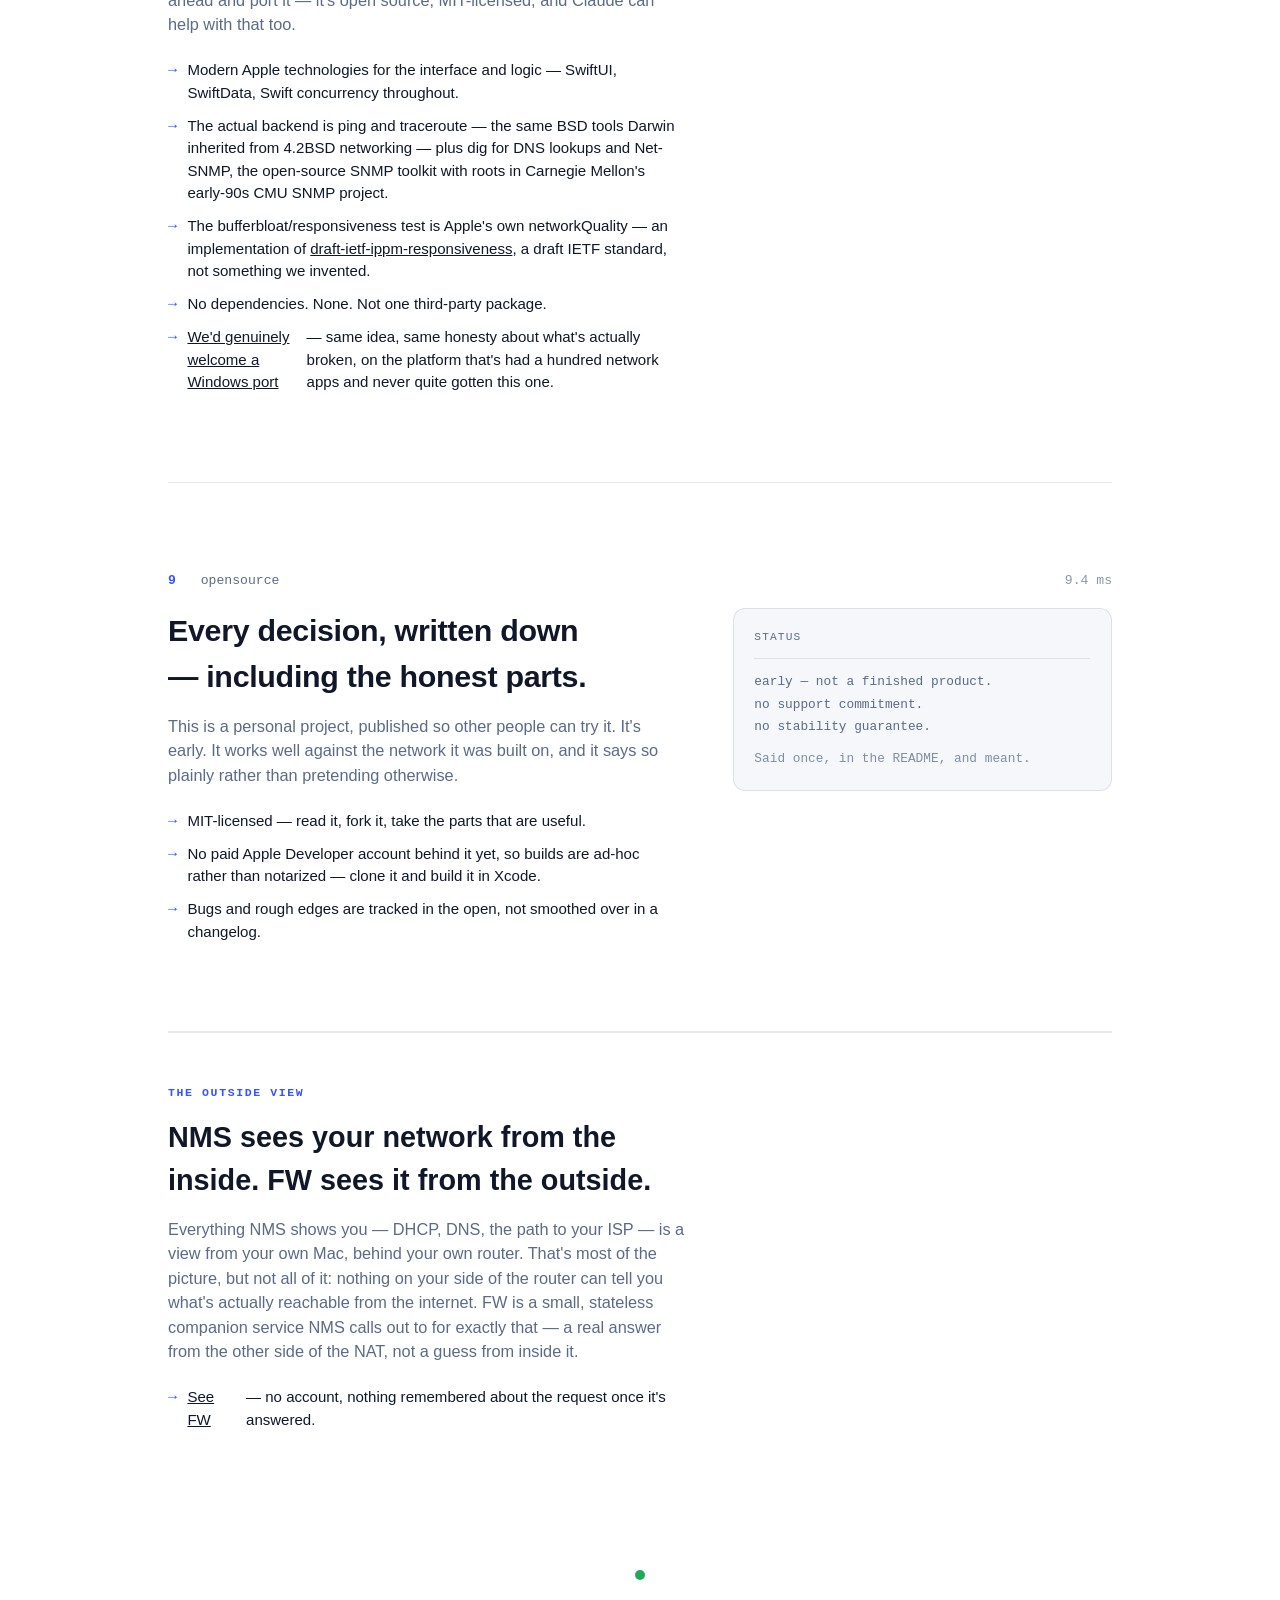
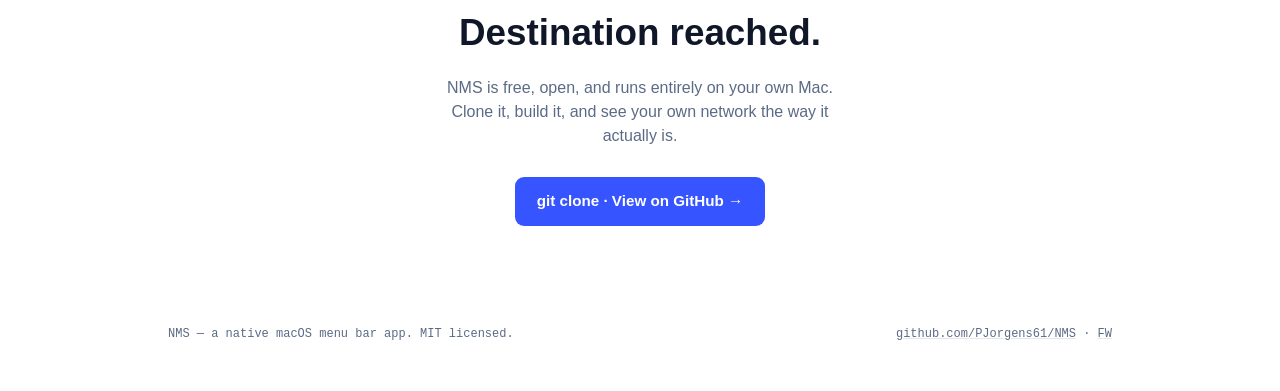
==== commit 250d7c73: "Apply queued copy revisions: merge swift-programmers/Gap, reword Path Discovery From PUNCHLIST.md (N" ====
--- a/index.html
+++ b/index.html
@@ -635,11 +635,11 @@
       <div>
         <h2>Lost in the woods? NMS can set you straight.</h2>
         <p class="sub-hook">Ever wonder how your network connects to the world? See it now.</p>
-        <p class="lede">"The ISP" isn't one faceless blob — it's a real chain of routers, and Path Discovery draws it. It merges this Mac's own outbound trace with reverse traces run from several outside vantage points simultaneously (via Globalping, free and unauthenticated), so you see where every path converges on the same infrastructure, not just your own one-sided view of it.</p>
+        <p class="lede">They say the internet is a "network of networks." See for yourself.</p>
         <ul class="feat-list">
-          <li><span class="mark">→</span> Confirms whether the "ISP Edge Router" hop really is your ISP's edge — a majority of outside vantage points agreeing is real evidence, not a guess.</li>
-          <li><span class="mark">→</span> Every interface's DNS name and IP address, not just one — a single router can answer to more names than you'd expect.</li>
-          <li><span class="mark">→</span> Vantage points aren't fixed at five, and aren't limited to the US — dial the count up or mix in other countries to see your path from further away.</li>
+          <li><span class="mark">→</span> Finds your true ISP Edge Router even in complex topologies — CGNAT, enterprise WANs, whatever's in the way.</li>
+          <li><span class="mark">→</span> ISP routers have lots of interfaces, each with its own DNS name — NMS sorts them all out for you.</li>
+          <li><span class="mark">→</span> Path Discovery uses the Globalping server network to run remote traceroutes, surfacing the "backside" info you can't get directly from your Mac.</li>
         </ul>
       </div>
       <div class="panel topo-panel">
@@ -774,13 +774,14 @@
     <div class="hop-trace"><span class="n">8</span> swift-programmers <span class="rtt">6.1 ms</span></div>
     <div class="hop-grid">
       <div>
-        <h2>Built the way you'd want a Mac utility built.</h2>
-        <p class="lede">SwiftUI for the interface, SwiftData for local persistence, and nothing else — no third-party dependencies at all. Where macOS already ships a tool that does the job right, NMS shells out to it instead of reinventing it.</p>
+        <h2>Windows has lots of network apps. For the Mac, it's crickets — until now.</h2>
+        <p class="lede">NMS is built for the way networks actually work today — Wi-Fi, the internet, SaaS services, Zoom calls — not file shares on a LAN. It's SwiftUI and SwiftData under the hood, no third-party dependencies at all, built with <a href="https://claude.com" target="_blank" rel="noopener">Claude</a> by one person. If you'd rather run Windows, go ahead and port it — it's open source, MIT-licensed, and Claude can help with that too.</p>
         <ul class="feat-list">
           <li><span class="mark">→</span> Modern Apple technologies for the interface and logic — SwiftUI, SwiftData, Swift concurrency throughout.</li>
           <li><span class="mark">→</span> The actual backend is ping and traceroute — the same BSD tools Darwin inherited from 4.2BSD networking — plus dig for DNS lookups and Net-SNMP, the open-source SNMP toolkit with roots in Carnegie Mellon's early-90s CMU SNMP project.</li>
           <li><span class="mark">→</span><span>The bufferbloat/responsiveness test is Apple's own networkQuality — an implementation of <a href="https://datatracker.ietf.org/doc/html/draft-ietf-ippm-responsiveness" target="_blank" rel="noopener">draft-ietf-ippm-responsiveness</a>, a draft IETF standard, not something we invented.</span></li>
           <li><span class="mark">→</span> No dependencies. None. Not one third-party package.</li>
+          <li><span class="mark">→</span> <a href="https://github.com/PJorgens61/NMS" target="_blank" rel="noopener">We'd genuinely welcome a Windows port</a> — same idea, same honesty about what's actually broken, on the platform that's had a hundred network apps and never quite gotten this one.</li>
         </ul>
       </div>
       <div class="panel">
@@ -792,16 +793,6 @@
         <div>}</div>
       </div>
     </div>
-  </section>
-
-  <section class="gap">
-    <p class="eyebrow">The gap</p>
-    <h2>Windows has a hundred network apps. Mac doesn't have one — until now.</h2>
-    <p class="lede">NMS is modern in every sense: built with <a href="https://claude.com" target="_blank" rel="noopener">Claude</a>, by one person, for the problem people actually have today — flaky Wi-Fi, ISP handoffs, the SaaS your work runs on going down instead of your LAN. Much of what exists for Windows is from the before times — before Wi-Fi was the default, before "the internet" was the everyday point of failure, before an AI coding assistant made it possible for one person to ship something like this in weeks instead of years with an enterprise budget. This started as a Mac app because that's what the author uses, not because Windows doesn't deserve a modern one too.</p>
-    <ul class="feat-list">
-      <li><span class="mark">→</span> <a href="https://github.com/PJorgens61/NMS" target="_blank" rel="noopener">We'd genuinely welcome a Windows port</a> — same idea, same honesty about what's actually broken, on the platform that's had a hundred network apps and never quite gotten this one.</li>
-      <li><span class="mark">→</span> The problem NMS solves — flaky Wi-Fi, ISP handoffs, DNS/DHCP weirdness — is the modern home and hybrid-work network. A lot of what's out there for Windows still assumes the LAN-and-file-shares problem from a different decade.</li>
-    </ul>
   </section>
 
   <section class="hop" id="hop-9">
